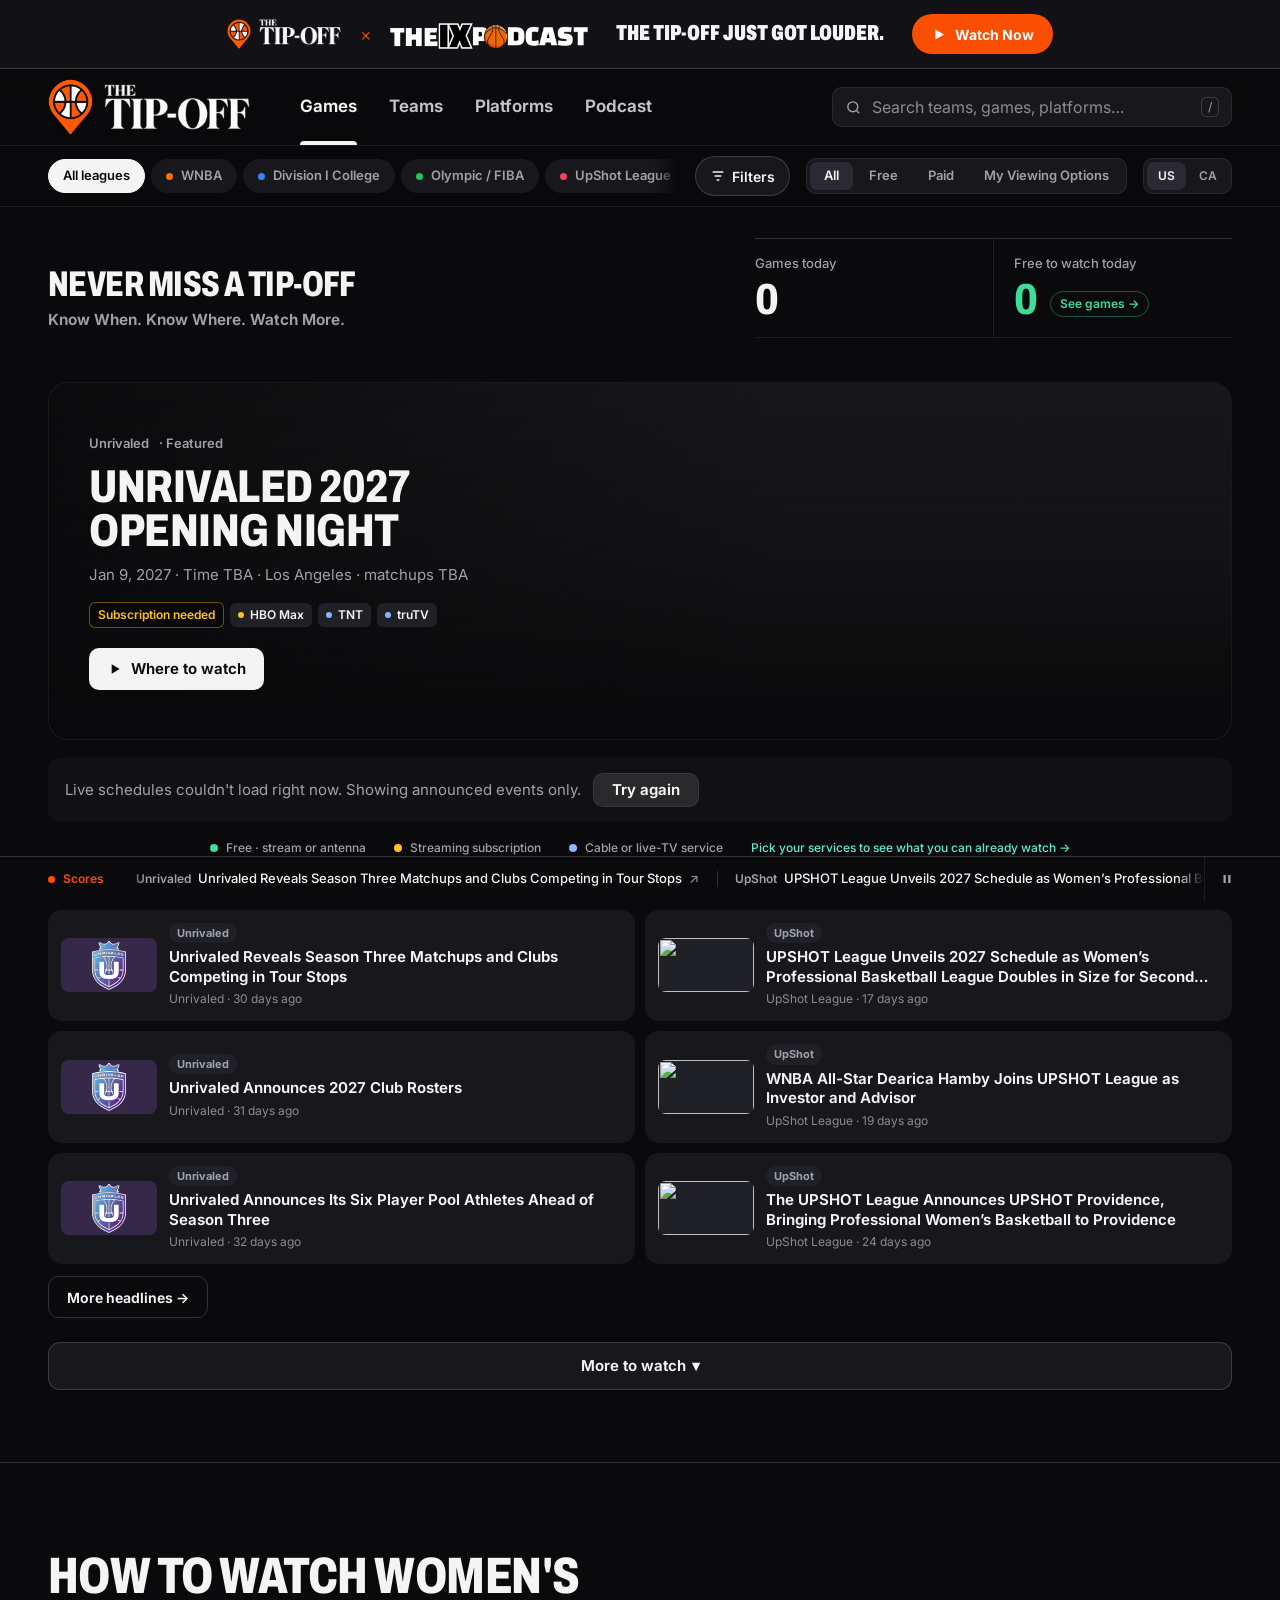
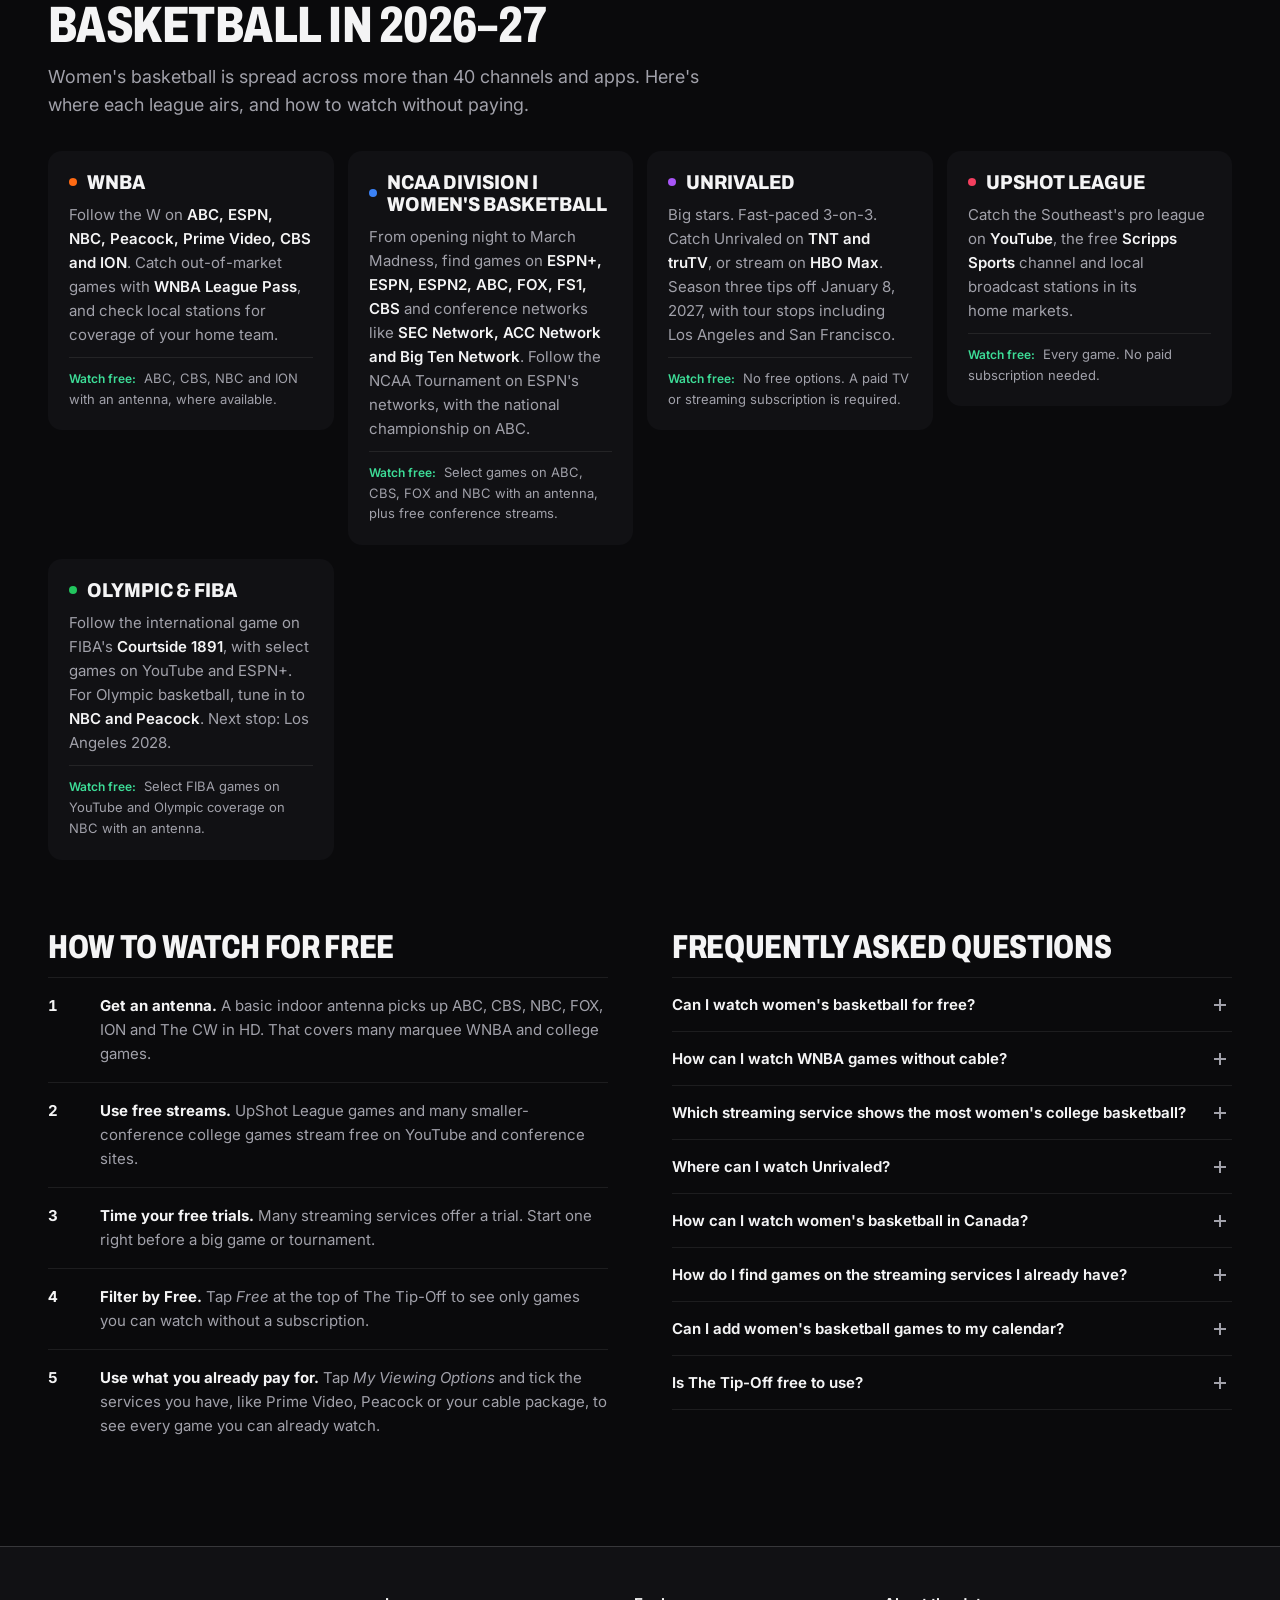
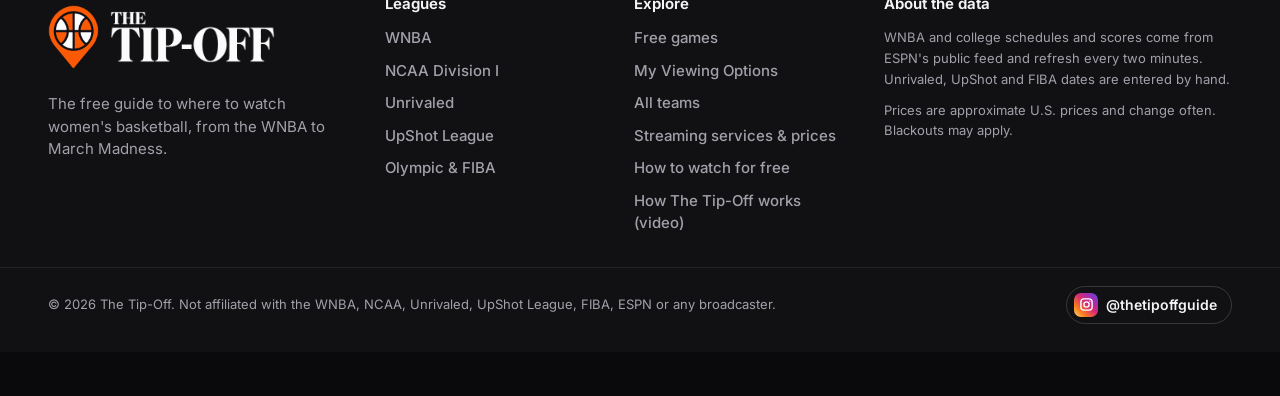
==== index.html @ 6376304c "Team chips: × in the top-right corner unfollows the team Co-Authored-By: Claude Opus 5.5 <noreply@an" ====
<!doctype html>
<html lang="en-US">
<head>
  <meta charset="utf-8" />
  <meta name="viewport" content="width=device-width, initial-scale=1, viewport-fit=cover" />
  <title>Where to Watch Women's Basketball Today — Free &amp; Paid Streams | The Tip-Off</title>
  <meta name="description" content="Find where to watch every women's basketball game: WNBA, NCAA Division I college, Unrivaled, UpShot League and Olympic/FIBA. See TV channels and streaming services in the U.S. and Canada, and which games are free." />
  <meta name="keywords" content="where to watch women's basketball, WNBA streaming, women's college basketball TV schedule, Unrivaled TV, UpShot League stream, free women's basketball streams, watch WNBA in Canada, Toronto Tempo TSN" />
  <meta name="robots" content="index, follow, max-image-preview:large" />
  <meta name="theme-color" content="#0a0a0c" />
  <meta name="application-name" content="The Tip-Off" />
  <meta name="apple-mobile-web-app-title" content="The Tip-Off" />
  <meta name="color-scheme" content="dark" />

  <link rel="canonical" href="https://thetipoffguide.com/" />

  <!-- Social cards: how links look when shared in messages and on social media -->
  <meta property="og:type" content="website" />
  <meta property="og:url" content="https://thetipoffguide.com/" />
  <meta property="og:image" content="https://thetipoffguide.com/assets/social-card.jpg?v=4" />
  <meta property="og:image:width" content="1200" />
  <meta property="og:image:height" content="630" />
  <meta property="og:image:alt" content="The Tip-Off. Know when. Know where. Watch more. thetipoffguide.com" />
  <meta property="og:image:type" content="image/jpeg" />
  <meta property="og:site_name" content="The Tip-Off" />
  <meta property="og:title" content="Where to Watch Women's Basketball — Free &amp; Paid" />
  <meta property="og:description" content="Every WNBA, college, Unrivaled, UpShot and FIBA game, every TV channel and streaming service, plus which games you can watch free." />
  <meta property="og:locale" content="en_US" />
  <meta name="twitter:card" content="summary_large_image" />
  <meta name="twitter:title" content="Where to Watch Women's Basketball — Free &amp; Paid" />
  <meta name="twitter:description" content="Every game, every channel and streaming service, and which games are free." />
  <meta name="twitter:image" content="https://thetipoffguide.com/assets/social-card.jpg?v=4" />

  <link rel="icon" type="image/png" sizes="192x192" href="assets/brand/favicon-192.png?v=1" />
  <link rel="icon" type="image/png" sizes="64x64" href="assets/brand/favicon-64.png?v=4" />
  <link rel="apple-touch-icon" sizes="180x180" href="assets/brand/apple-touch-icon.png?v=2" />
  <link rel="preconnect" href="https://fonts.googleapis.com" />
  <link rel="preconnect" href="https://fonts.gstatic.com" crossorigin />
  <link rel="preconnect" href="https://site.api.espn.com" crossorigin />
  <link rel="preconnect" href="https://a.espncdn.com" />
  <!-- Fonts load without holding up the first paint; the text shows in a system font for a moment if needed -->
  <link rel="preload" as="style" href="https://fonts.googleapis.com/css2?family=Archivo:wdth,wght@62..125,500..900&family=Inter:wght@400;500;600;700&display=swap" />
  <link rel="stylesheet" href="https://fonts.googleapis.com/css2?family=Archivo:wdth,wght@62..125,500..900&family=Inter:wght@400;500;600;700&display=swap" media="print" onload="this.media='all'" />
  <noscript><link rel="stylesheet" href="https://fonts.googleapis.com/css2?family=Archivo:wdth,wght@62..125,500..900&family=Inter:wght@400;500;600;700&display=swap" /></noscript>
  <link rel="stylesheet" href="styles.css?v=20261123c" />
  <!-- Motion (motion.dev) 14.4.0, MIT. Loads after the page; the site works without it. -->
  <script src="js/vendor/motion-14.4.0.js" defer></script>

  <script type="application/ld+json">
  {
    "@context": "https://schema.org",
    "@type": "WebSite",
    "name": "The Tip-Off",
    "alternateName": ["Tip-Off", "The Tip-Off Guide"],
    "url": "https://thetipoffguide.com/",
    "description": "A free guide to where to watch women's basketball: WNBA, NCAA Division I, Unrivaled, UpShot League and Olympic/FIBA games, with free and paid streaming options.",
    "inLanguage": "en-US",
    "isAccessibleForFree": true,
    "potentialAction": {
      "@type": "SearchAction",
      "target": { "@type": "EntryPoint", "urlTemplate": "https://thetipoffguide.com/?q={search_term_string}" },
      "query-input": "required name=search_term_string"
    }
  }
  </script>
  <script type="application/ld+json">
  {
    "@context": "https://schema.org",
    "@type": "FAQPage",
    "mainEntity": [
      { "@type": "Question", "name": "Can I watch women's basketball for free?",
        "acceptedAnswer": { "@type": "Answer", "text": "Yes. Games on ABC, CBS, NBC, FOX, ION and The CW are free with a TV antenna. UpShot League games stream free on YouTube and the Scripps Sports channel, and several college conferences stream games free on their own networks. The Tip-Off marks every free option with a green Free label." } },
      { "@type": "Question", "name": "How can I watch WNBA games without cable?",
        "acceptedAnswer": { "@type": "Answer", "text": "WNBA games air on ABC, CBS, NBC and ION, which are free with an antenna, and stream on Prime Video, Peacock and ESPN's streaming plans. WNBA League Pass carries out-of-market games. ESPN and ESPN2 games need cable or a live-TV streaming service such as YouTube TV, Hulu + Live TV, Sling TV or Fubo." } },
      { "@type": "Question", "name": "Which streaming service shows the most women's college basketball?",
        "acceptedAnswer": { "@type": "Answer", "text": "ESPN+ carries more NCAA Division I women's basketball games than any other service. Conference networks such as SEC Network, ACC Network and Big Ten Network, plus B1G+, FloSports and FOX's channels, carry most of the rest." } },
      { "@type": "Question", "name": "Where can I watch Unrivaled?",
        "acceptedAnswer": { "@type": "Answer", "text": "Unrivaled games air on TNT and truTV and stream on HBO Max. There is no free option. The 2027 season tips off on January 8." } },
      { "@type": "Question", "name": "How can I watch women's basketball in Canada?",
        "acceptedAnswer": { "@type": "Answer", "text": "TSN is the main home for women's basketball in Canada. It carries every Toronto Tempo game plus other WNBA games, NCAA college games (mostly on TSN+) and FIBA and Canada Basketball games. Select Tempo games air free on CTV and stream on Crave, Prime Video has some exclusive WNBA games, and the Olympics are free on CBC and CBC Gem. Switch The Tip-Off to Canada to see Canadian channels for every game." } },
      { "@type": "Question", "name": "How do I find games on the streaming services I already have?",
        "acceptedAnswer": { "@type": "Answer", "text": "Tap My Viewing Options in the filter bar and tick what you have, such as an antenna, a cable or live-TV package, ESPN+, Prime Video, Peacock or HBO Max. The Tip-Off then shows only the games you can watch with those services, plus free streams, and marks them \"Yours\" everywhere on the site." } },
      { "@type": "Question", "name": "Can I add women's basketball games to my calendar?",
        "acceptedAnswer": { "@type": "Answer", "text": "Yes. Open any game and tap Add to calendar to save it to Google Calendar, Apple Calendar or Outlook with the channel listed. On a team's page you can add the whole schedule at once." } },
      { "@type": "Question", "name": "Is The Tip-Off free to use?",
        "acceptedAnswer": { "@type": "Answer", "text": "Yes. The Tip-Off is free and needs no account. It is an independent guide and is not affiliated with any league, team or broadcaster." } }
    ]
  }
  </script>
</head>
<body>
  <a class="skip-link" href="#main">Skip to content</a>

  <!-- TheIXPodcast announcement: hides itself after Dec 15, 2026 -->
  <section class="ix-hero" id="ixHero" data-ends="2026-12-15T12:00:00Z" aria-labelledby="ixTitle">
    <div class="ix-inner">
      <span class="ix-tag"><i aria-hidden="true"></i>OFFICIAL · NOV 2026</span>
      <div class="ix-lockup" translate="no" aria-label="The Tip-Off and TheIXPodcast">
        <span class="ix-tipoff"><img src="assets/brand/tipoff-pin.png" width="153" height="192" alt="" /><img src="assets/brand/tipoff-wordmark.png" width="400" height="126" alt="The Tip-Off" /></span>
        <span class="ix-x" aria-hidden="true">×</span>
        <img class="ix-logo" src="assets/ix/ix-podcast-logo.png?v=3" width="640" height="84" alt="TheIXPodcast" />
      </div>
      <h2 class="ix-h1" id="ixTitle">The <span class="nowrap">Tip-Off</span> just got <em>louder.</em></h2>
      <p class="ix-sub">TheIXPodcast is officially joining The Tip-Off.</p>
      <p class="ix-body">Your Front Row Seat to Women's Basketball.</p>
      <div class="ix-ctas">
        <a class="ix-btn ix-primary" href="/watch"><svg viewBox="0 0 24 24" aria-hidden="true"><path d="M7 4l14 8-14 8z"/></svg>Watch Now</a>
        <a class="ix-btn ix-ghost" href="#schedule">Find Tonight's Games</a>
      </div>
      <a class="ix-more" href="/news/the-ix-joins">Read the announcement →</a>
    </div>
  </section>
  <script>(function(){var b=document.getElementById("ixHero");if(new Date()>new Date(b.dataset.ends))b.remove();})();</script>

  <!-- Event banner: hides itself once the event is over -->
  <div class="event-banner" id="eventBanner" data-ends="2026-11-16T01:30:00Z">
    <span class="eb-tag">WNBA Draft Lottery</span>
    <span class="eb-when"><b id="ebTime">Sun, Nov 15 · 7:30 PM ET</b> on <b>ESPN</b><span class="eb-ca"> (TSN in Canada)</span></span>
    <span class="eb-links">
      <a class="eb-cta" href="/draft-lottery">See the odds <span aria-hidden="true">→</span></a>
      <a class="eb-cta eb-mock" href="/draft-lottery#simulator">Make your mock draft <span aria-hidden="true">→</span></a>
    </span>
  </div>
  <script>
    (function () {
      var b = document.getElementById("eventBanner");
      var end = new Date(b.dataset.ends), start = new Date("2026-11-15T19:30:00-05:00"), now = new Date();
      // After the lottery the banner turns into a mock draft banner until draft day (April 12, 2027), then hides.
      if (now > new Date("2027-04-13T12:00:00Z")) { b.remove(); return; }
      if (now > end) {
        b.querySelector(".eb-tag").textContent = "2027 WNBA Draft";
        b.querySelector(".eb-when").innerHTML = "<b>April 12, 2027</b> · Who goes No. 1?";
        b.querySelector(".eb-links").innerHTML = '<a class="eb-cta eb-mock" href="/draft-lottery#simulator">Make your mock draft <span aria-hidden="true">→</span></a>' +
          '<a class="eb-cta" href="/draft-lottery">Draft order <span aria-hidden="true">→</span></a>';
        return;
      }
      if (now >= start) { document.getElementById("ebTime").textContent = "Live now"; b.classList.add("is-live"); return; }
      try {
        var t = start.toLocaleTimeString([], { hour: "numeric", minute: "2-digit", timeZoneName: "short" });
        var day = start.toLocaleDateString([], { weekday: "short", month: "short", day: "numeric" });
        document.getElementById("ebTime").textContent = day + " · " + t;
      } catch (e) {}
    })();
  </script>
  <header class="masthead" id="topbar">
    <div class="bar">
      <a class="brand" href="#home" translate="no" aria-label="The Tip-Off, home">
        <img class="brand-mark" src="assets/brand/tipoff-pin.png" width="153" height="192" alt="" data-brand-pin />
        <img class="brand-word" src="assets/brand/tipoff-wordmark.png" width="400" height="126" alt="The Tip-Off" />
      </a>
      <nav class="tabs" aria-label="Main">
        <a href="#home" data-nav="home" class="tab">Games</a>
        <a href="#teams" data-nav="teams" class="tab">Teams</a>
        <a href="#platforms" data-nav="platforms" class="tab">Platforms</a>
        <a href="/watch" class="tab">Podcast</a>
      </nav>
      <form class="search" role="search" action="" onsubmit="return false">
        <svg viewBox="0 0 24 24" aria-hidden="true"><circle cx="11" cy="11" r="7"/><path d="m20 20-3.5-3.5"/></svg>
        <label class="sr-only" for="search">Search teams, games and platforms</label>
        <input id="search" name="q" type="search" placeholder="Search teams, games, platforms…" autocomplete="off" spellcheck="false" enterkeyhint="search"
          role="combobox" aria-autocomplete="list" aria-expanded="false" aria-controls="headSuggest" />
        <kbd aria-hidden="true">/</kbd>
        <ul class="sched-suggest head-suggest" id="headSuggest" role="listbox" aria-label="Teams and search" hidden></ul>
        <button type="button" class="search-close" data-search-close aria-label="Close search">
          <svg viewBox="0 0 24 24" aria-hidden="true"><path d="M6 6l12 12M18 6 6 18"/></svg>
        </button>
      </form>
      <!-- Phones: show a QR code so someone nearby can open the site with their camera -->
      <button type="button" class="qr-toggle" data-qr-open aria-label="Show a QR code to share The Tip-Off">
        <svg viewBox="0 0 24 24" aria-hidden="true"><rect x="3" y="3" width="7" height="7" rx="1"/><rect x="14" y="3" width="7" height="7" rx="1"/><rect x="3" y="14" width="7" height="7" rx="1"/><path d="M14 14h3v3h-3zM20 14v.01M14 20h.01M17 17h4v4h-4z"/></svg>
      </button>
      <!-- Phones: the search box folds into this button so the logo has room -->
      <button type="button" class="search-toggle" data-search-open aria-label="Search teams, games and platforms" aria-controls="search" aria-expanded="false">
        <svg viewBox="0 0 24 24" aria-hidden="true"><circle cx="11" cy="11" r="7"/><path d="m20 20-3.5-3.5"/></svg>
      </button>
    </div>
    <div class="filters" id="filters">
      <div class="chips" role="group" aria-label="Filter by league" id="leagueChips"></div>
      <button type="button" class="filter-toggle" id="filterToggle" aria-expanded="false" aria-controls="priceSeg regionSeg">
        <svg viewBox="0 0 24 24" aria-hidden="true"><path d="M4 6h16M7 12h10M10 18h4"/></svg><span>Filters</span>
      </button>
      <div class="segmented" role="group" aria-label="Filter by price" id="priceSeg">
        <button type="button" data-price="all" aria-pressed="true">All</button>
        <button type="button" data-price="free" aria-pressed="false">Free</button>
        <button type="button" data-price="paid" aria-pressed="false">Paid</button>
        <button type="button" data-price="mine" aria-pressed="false" title="See the games you can watch with the services you already have."><span class="seg-long">My Viewing Options</span><span class="seg-short" aria-hidden="true">My Services</span><span class="sr-only seg-desc">: See the games you can watch with the services you already have.</span></button>
      </div>
      <div class="segmented region-seg" role="group" aria-label="Show channels for" id="regionSeg">
        <button type="button" data-region="us" aria-pressed="true" title="Channels in the United States"><span aria-hidden="true">US</span><span class="sr-only">United States</span></button>
        <button type="button" data-region="ca" aria-pressed="false" title="Channels in Canada"><span aria-hidden="true">CA</span><span class="sr-only">Canada</span></button>
      </div>
    </div>
  </header>

  <main id="main" tabindex="-1">
    <section class="intro" id="intro" data-home-only aria-labelledby="introTitle">
      <div class="intro-copy">
        <h1 id="introTitle">Never miss a tip-off <span class="h1-sub">Know When. Know Where. Watch More.</span></h1>
        <p class="dek">TV channels and streaming services for the WNBA, NCAA Division I, Unrivaled, the UpShot League and Olympic/FIBA, with every free option marked so you know when you don't have to pay. Watching from Canada? Switch to CA for Canadian channels.</p>
      </div>
      <dl class="stats" id="stats" aria-live="polite">
        <div><dt>Games today</dt><dd data-stat="games">—</dd></div>
        <div class="stat-free"><dt>Free to watch today</dt><dd><a class="stat-link" href="#free"><span data-stat="free">—</span><span class="stat-cta">See games<span class="sr-only"> free to watch today</span> <span aria-hidden="true">→</span></span></a></dd></div>
        <div><dt>Platforms tracked</dt><dd><a class="stat-link" href="#platforms"><span data-stat="platforms">—</span><span class="stat-cta">Compare<span class="sr-only"> platforms and prices</span> <span aria-hidden="true">→</span></span></a></dd></div>
        <div><dt>Leagues</dt><dd data-stat="leagues">5</dd></div>
      </dl>
    </section>

    <section id="view-home" class="view" aria-label="Games"></section>
    <section id="view-teams" class="view" aria-label="Teams" hidden></section>
    <section id="view-platforms" class="view" aria-label="Platforms" hidden></section>

    <noscript>
      <div class="notice">The Tip-Off needs JavaScript to load live schedules. The guide below covers where each league airs.</div>
    </noscript>

    <!-- Evergreen guide: crawlable copy that also helps first-time visitors. -->
    <section class="guide" id="guide" data-home-only aria-labelledby="guideTitle">
      <div class="guide-head">
        <h2 id="guideTitle">How to watch women's basketball in 2026–27</h2>
        <p class="dek">Women's basketball is spread across more than 40 channels and apps. Here's where each league airs, and how to watch without paying.</p>
      </div>

      <div class="league-guide">
        <article class="lg-card" style="--c:#ff6a13">
          <h3>WNBA</h3>
          <p>Follow the W on <strong>ABC, ESPN, NBC, Peacock, Prime Video, CBS and ION</strong>. Catch out-of-market games with <strong>WNBA League Pass</strong>, and check local stations for coverage of your home team.</p>
          <p class="lg-free"><span>Watch free:</span> ABC, CBS, NBC and ION with an antenna, where available.</p>
        </article>
        <article class="lg-card" style="--c:#3b82f6"> <!-- taste-skill-ignore: league brand colour -->
          <h3>NCAA Division I Women's Basketball</h3>
          <p>From opening night to March Madness, find games on <strong>ESPN+, ESPN, ESPN2, ABC, FOX, FS1, CBS</strong> and conference networks like <strong>SEC Network, ACC Network and Big Ten Network</strong>. Follow the NCAA Tournament on ESPN's networks, with the national championship on ABC.</p>
          <p class="lg-free"><span>Watch free:</span> Select games on ABC, CBS, FOX and NBC with an antenna, plus free conference streams.</p>
        </article>
        <article class="lg-card" style="--c:#a855f7"> <!-- taste-skill-ignore: league brand colour -->
          <h3>Unrivaled</h3>
          <p>Big stars. Fast-paced 3-on-3. Catch Unrivaled on <strong>TNT and truTV</strong>, or stream on <strong>HBO Max</strong>. Season three tips off January 8, 2027, with tour stops including Los Angeles and San Francisco.</p>
          <p class="lg-free"><span>Watch free:</span> No free options. A paid TV or streaming subscription is required.</p>
        </article>
        <article class="lg-card" style="--c:#f43f5e">
          <h3>UpShot League</h3>
          <p>Catch the Southeast's pro league on <strong>YouTube</strong>, the free <strong>Scripps Sports</strong> channel and local broadcast stations in its home markets.</p>
          <p class="lg-free"><span>Watch free:</span> Every game. No paid subscription needed.</p>
        </article>
        <article class="lg-card" style="--c:#22c55e"> <!-- taste-skill-ignore: league brand colour -->
          <h3>Olympic &amp; FIBA</h3>
          <p>Follow the international game on FIBA's <strong>Courtside 1891</strong>, with select games on YouTube and ESPN+. For Olympic basketball, tune in to <strong>NBC and Peacock</strong>. Next stop: Los Angeles 2028.</p>
          <p class="lg-free"><span>Watch free:</span> Select FIBA games on YouTube and Olympic coverage on NBC with an antenna.</p>
        </article>
      </div>

      <div class="guide-cols">
        <div>
          <h2>How to watch for free</h2>
          <ol class="steps">
            <li><strong>Get an antenna.</strong> A basic indoor antenna picks up ABC, CBS, NBC, FOX, ION and The CW in HD. That covers many marquee WNBA and college games.</li>
            <li><strong>Use free streams.</strong> UpShot League games and many smaller-conference college games stream free on YouTube and conference sites.</li>
            <li><strong>Time your free trials.</strong> Many streaming services offer a trial. Start one right before a big game or tournament.</li>
            <li><strong>Filter by Free.</strong> Tap <em>Free</em> at the top of The Tip-Off to see only games you can watch without a subscription.</li>
            <li><strong>Use what you already pay for.</strong> Tap <em>My Viewing Options</em> and tick the services you have, like Prime Video, Peacock or your cable package, to see every game you can already watch.</li>
          </ol>
        </div>
        <div>
          <h2>Frequently asked questions</h2>
          <div class="faq">
            <details>
              <summary>Can I watch women's basketball for free?</summary>
              <p>Yes. Games on ABC, CBS, NBC, FOX, ION and The CW are free with a TV antenna. UpShot League games stream free on YouTube and the Scripps Sports channel, and several college conferences stream games free on their own networks. The Tip-Off marks every free option with a green Free label.</p>
            </details>
            <details>
              <summary>How can I watch WNBA games without cable?</summary>
              <p>WNBA games air on ABC, CBS, NBC and ION, which are free with an antenna, and stream on Prime Video, Peacock and ESPN's streaming plans. WNBA League Pass carries out-of-market games. ESPN and ESPN2 games need cable or a live-TV streaming service such as YouTube TV, Hulu + Live TV, Sling TV or Fubo.</p>
            </details>
            <details>
              <summary>Which streaming service shows the most women's college basketball?</summary>
              <p>ESPN+ carries more NCAA Division I women's basketball games than any other service. Conference networks such as SEC Network, ACC Network and Big Ten Network, plus B1G+, FloSports and FOX's channels, carry most of the rest.</p>
            </details>
            <details>
              <summary>Where can I watch Unrivaled?</summary>
              <p>Unrivaled games air on TNT and truTV and stream on HBO Max. There is no free option. The 2027 season tips off on January 8.</p>
            </details>
            <details>
              <summary>How can I watch women's basketball in Canada?</summary>
              <p>TSN is the main home for women's basketball in Canada. It carries every Toronto Tempo game plus other WNBA games, NCAA college games (mostly on TSN+) and FIBA and Canada Basketball games. Select Tempo games air free on CTV and stream on Crave, Prime Video has some exclusive WNBA games, and the Olympics are free on CBC and CBC Gem. Switch The Tip-Off to Canada to see Canadian channels for every game.</p>
            </details>
            <details>
              <summary>How do I find games on the streaming services I already have?</summary>
              <p>Tap <em>My Viewing Options</em> in the filter bar and tick what you have, such as an antenna, a cable or live-TV package, ESPN+, Prime Video, Peacock or HBO Max. The Tip-Off then shows only the games you can watch with those services, plus free streams, and marks them "Yours" everywhere on the site.</p>
            </details>
            <details>
              <summary>Can I add women's basketball games to my calendar?</summary>
              <p>Yes. Open any game and tap <em>Add to calendar</em> to save it to Google Calendar, Apple Calendar or Outlook with the channel listed. On a team's page you can add the whole schedule at once.</p>
            </details>
            <details>
              <summary>Is The Tip-Off free to use?</summary>
              <p>Yes. The Tip-Off is free and needs no account. It is an independent guide and is not affiliated with any league, team or broadcaster.</p>
            </details>
          </div>
        </div>
      </div>
    </section>
  </main>

  <footer class="site-footer">
    <div class="footer-grid">
      <div class="footer-brand">
        <a class="brand" href="#home" translate="no" aria-label="The Tip-Off, home">
        <img class="brand-mark" src="assets/brand/tipoff-pin.png" width="153" height="192" alt="" data-brand-pin />
        <img class="brand-word" src="assets/brand/tipoff-wordmark.png" width="400" height="126" alt="The Tip-Off" />
      </a>
        <p>The free guide to where to watch women's basketball, from the WNBA to March Madness.</p>
      </div>
      <nav aria-label="Leagues">
        <h2>Leagues</h2>
        <ul>
          <li><a href="#home" data-league="wnba">WNBA</a></li>
          <li><a href="#home" data-league="ncaa">NCAA Division I</a></li>
          <li><a href="#home" data-league="unrivaled">Unrivaled</a></li>
          <li><a href="#home" data-league="upshot">UpShot League</a></li>
          <li><a href="#home" data-league="fiba">Olympic &amp; FIBA</a></li>
        </ul>
      </nav>
      <nav aria-label="Explore">
        <h2>Explore</h2>
        <ul>
          <li><a href="#home" data-price="free">Free games</a></li>
          <li><a href="#services" data-open-services>My Viewing Options</a></li>
          <li><a href="#teams">All teams</a></li>
          <li><a href="#platforms">Streaming services &amp; prices</a></li>
          <li><a href="#guide" data-anchor>How to watch for free</a></li>
          <li><a href="/how-it-works">How The Tip-Off works (video)</a></li>
        </ul>
      </nav>
      <div class="footer-note">
        <h2>About the data</h2>
        <p>WNBA and college schedules and scores come from ESPN's public feed and refresh every two minutes. Unrivaled, UpShot and FIBA dates are entered by hand.</p>
        <p>Prices are approximate U.S. prices and change often. Blackouts may apply.</p>
      </div>
    </div>
    <div class="footer-base">
      <span>© <span id="year">2026</span> The Tip-Off. Not affiliated with the WNBA, NCAA, Unrivaled, UpShot League, FIBA, ESPN or any broadcaster.</span>
      <a class="ig-link" href="https://www.instagram.com/thetipoffguide/" target="_blank" rel="noopener me" aria-label="The Tip-Off on Instagram: @thetipoffguide">
        <span class="ig-glyph" aria-hidden="true"><svg viewBox="0 0 24 24"><rect x="3" y="3" width="18" height="18" rx="5"/><circle cx="12" cy="12" r="4.2"/><circle cx="17.4" cy="6.6" r="1.1" class="dot"/></svg></span>@thetipoffguide
      </a>
    </div>
  </footer>

  <div class="ticker" id="ticker" role="region" aria-label="Scores and headlines" hidden>
    <span class="ticker-label">Scores</span>
    <div class="ticker-viewport"><div class="ticker-track" id="tickerTrack"></div></div>
    <button type="button" class="ticker-pause" id="tickerPause" aria-label="Pause ticker" aria-pressed="false">
      <svg viewBox="0 0 24 24" aria-hidden="true"><rect class="i-pause" x="6" y="5" width="4" height="14" rx="1"/><rect class="i-pause" x="14" y="5" width="4" height="14" rx="1"/><path class="i-play" d="M7 5v14l12-7z"/></svg>
    </button>
  </div>

  <div class="modal" id="modal" hidden>
    <div class="modal-backdrop" data-close></div>
    <div class="modal-sheet" role="dialog" aria-modal="true" aria-labelledby="modalTitle">
      <button type="button" class="modal-close" data-close aria-label="Close">
        <svg viewBox="0 0 24 24" aria-hidden="true"><path d="M6 6l12 12M18 6 6 18"/></svg>
      </button>
      <div id="modalBody"></div>
    </div>
  </div>

  <div class="toast" id="toast" role="status" aria-live="polite" hidden></div>

  <script src="js/platforms.js?v=20261113g" defer></script>
  <script src="js/services.js?v=20261113g" defer></script>
  <script src="js/leagues.js?v=20261114h" defer></script>
  <script src="js/teams-data.js?v=20261113g" defer></script>
  <script src="js/news-data.js?v=20261114e" defer></script>
  <script src="js/app.js?v=20261123c" defer></script>
</body>
</html>
---- styles.css ----
/* =========================================================
   The Tip-Off — design system
   ========================================================= */
:root {
  --bg: #0a0a0c;
  --bg-elev: #111114;
  --surface: #17171c;
  --surface-2: #202027;
  --surface-3: #2a2a33;
  --line: rgba(255, 255, 255, 0.08);
  --line-strong: rgba(255, 255, 255, 0.16);
  --text: #f4f4f5;
  --muted: #a1a1aa;
  --dim: #8b8b95; /* 4.8:1 or better on every surface */
  --accent: #fa4e02; /* brand orange, from the logo pin */
  --accent-soft: rgba(250, 78, 2, 0.14);
  --free: #3ddc97;
  --free-bg: rgba(61, 220, 151, 0.12);
  --paid: #fbbf24;
  --paid-bg: rgba(251, 191, 36, 0.12);
  --tv: #8ab4ff;
  --tv-bg: rgba(138, 180, 255, 0.12);
  --event: #e8d5a3; /* showcase events (champagne, distinct from the amber Paid colour) */
  --live: #ff3b3b;
  --mine: #5eead4; /* games and channels in the viewer's own services */
  --mine-bg: rgba(94, 234, 212, 0.12);

  --font-display: "Archivo", "Helvetica Neue", Arial, sans-serif;
  --font-body: "Inter", -apple-system, BlinkMacSystemFont, "Segoe UI", Roboto, sans-serif;

  --radius: 14px;
  --radius-lg: 20px;
  --gutter: clamp(16px, 4vw, 48px);
  --maxw: 1440px;
  /* Left/right inset that keeps content aligned to a centered 1440px column. */
  --edge: max(var(--gutter), calc((100vw - var(--maxw)) / 2 + var(--gutter)));
  --ease: cubic-bezier(0.2, 0.8, 0.2, 1);
  --ticker-h: 44px;
  color-scheme: dark;
}

*, *::before, *::after { box-sizing: border-box; }
html { -webkit-text-size-adjust: 100%; scroll-padding-top: 156px; }
body {
  margin: 0;
  background: var(--bg);
  color: var(--text);
  font: 400 15px/1.5 var(--font-body);
  -webkit-font-smoothing: antialiased;
  -moz-osx-font-smoothing: grayscale;
  text-rendering: optimizeLegibility;
  overflow-x: hidden;
  padding-bottom: calc(var(--ticker-h) + env(safe-area-inset-bottom));
}
a { color: inherit; text-decoration: none; }
button { font: inherit; color: inherit; cursor: pointer; }
img, svg { display: block; }
h1, h2, h3 { text-wrap: balance; }
p { text-wrap: pretty; }
[hidden] { display: none !important; }
:focus-visible { outline: 2px solid var(--accent); outline-offset: 2px; border-radius: 6px; }
::selection { background: var(--accent); color: #0a0a0c; }

.sr-only {
  position: absolute; width: 1px; height: 1px; padding: 0; margin: -1px;
  overflow: hidden; clip: rect(0 0 0 0); white-space: nowrap; border: 0;
}
.skip-link {
  position: fixed; top: 10px; left: 10px; z-index: 200; padding: 10px 16px; border-radius: 10px;
  background: var(--text); color: var(--bg); font-weight: 600; transform: translateY(-160%); transition: transform .2s;
}
.skip-link:focus { transform: none; }
main:focus { outline: none; }

.kicker {
  margin: 0; font: 600 12px/1.2 var(--font-body); color: var(--accent); font-variant-numeric: tabular-nums;
}
.dek { margin: 0; color: var(--muted); font-size: clamp(16px, 1.4vw, 19px); line-height: 1.55; max-width: 62ch; }

/* =========================================================
   Masthead
   ========================================================= */
.masthead {
  position: sticky; top: 0; z-index: 50;
  background: rgba(10, 10, 12, 0.82);
  backdrop-filter: saturate(180%) blur(22px); /* taste-skill-ignore: the one sticky bar */
  -webkit-backdrop-filter: saturate(180%) blur(22px); /* taste-skill-ignore: the one sticky bar */
  border-bottom: 1px solid var(--line);
}
.bar { display: flex; align-items: center; gap: clamp(16px, 3vw, 40px); padding: 0 var(--edge); min-height: 76px; }
.brand { display: inline-flex; align-items: center; gap: 10px; flex-shrink: 0; }
.brand { gap: 11px; padding: 10px 0; align-self: center; }
.brand-mark { height: 56px; width: auto; transition: opacity .16s ease, transform .35s var(--ease); }
.brand-mark.swapping { opacity: 0; transform: scale(.82) translateY(4px); }
.brand-word { height: 46px; width: auto; }
.brand:hover .brand-mark { transform: translateY(-2px) rotate(-6deg); }
.footer-brand .brand-mark { height: 64px; }
.footer-brand .brand-word { height: 52px; }
.tabs { display: flex; gap: 8px; align-self: stretch; }
.tab {
  position: relative; display: flex; align-items: center; padding: 0 12px; color: #c4c4cc; font-weight: 650; font-size: 17px;
  transition: color .15s;
}
.tab:hover { color: var(--text); }
.tab.active { color: var(--text); }
.tab.active::after {
  content: ""; position: absolute; left: 12px; right: 12px; bottom: 0; height: 4px; background: var(--text); border-radius: 4px 4px 0 0;
}
.search {
  margin: 0 0 0 auto; display: flex; align-items: center; gap: 10px;
  background: var(--surface); border: 1px solid var(--line); border-radius: 10px;
  padding: 0 12px; height: 40px; width: min(400px, 36vw);
  transition: border-color .15s, background .15s;
}
.search:focus-within { border-color: var(--line-strong); background: var(--surface-2); }
.search svg { width: 17px; height: 17px; stroke: var(--muted); stroke-width: 2; fill: none; flex-shrink: 0; }
.search input { all: unset; flex: 1; min-width: 0; color: var(--text); font-size: 16px; height: 100%; }
.search input::placeholder { color: var(--dim); }
.search input::-webkit-search-cancel-button { filter: invert(1) opacity(.5); cursor: pointer; }
.search { position: relative; }
.head-suggest { min-width: 320px; }
.sug-all svg { width: 18px; height: 18px; margin: 0 4px; stroke: var(--muted); stroke-width: 2; fill: none; }
.sug-all .sug-name { font-weight: 500; color: var(--muted); }
.team-today {
  display: flex; flex-wrap: wrap; align-items: center; justify-content: space-between; gap: 12px 16px;
  margin: 4px var(--edge) 12px; padding: 14px 16px; border-radius: 12px; background: var(--surface); border: 1px solid var(--line-strong);
}
.team-today p { margin: 0; flex: 1 1 260px; font-size: 16px; line-height: 1.45; color: var(--muted); }
.team-today strong { color: var(--text); }
.team-today .btn { height: 40px; }
.search-toggle, .search-close { display: none; }
.search-close { place-items: center; flex-shrink: 0; width: 30px; height: 30px; margin-right: -6px; border: 0; border-radius: 8px; background: none; color: var(--muted); }
.search-close svg { width: 16px; height: 16px; stroke: currentColor; stroke-width: 2.2; fill: none; }
.search-close:hover { color: var(--text); background: var(--surface-3); }
.search kbd {
  font: 500 12px/1 var(--font-body); color: var(--dim); font-variant-numeric: tabular-nums;
  border: 1px solid var(--line-strong); border-radius: 5px; padding: 3px 6px;
}

.filters {
  display: flex; align-items: center; gap: 16px; padding: 10px var(--edge);
  border-top: 1px solid var(--line);
}
.chips {
  display: flex; gap: 6px; overflow-x: auto; scrollbar-width: none; flex: 1; min-width: 0;
  -webkit-mask-image: linear-gradient(90deg, #000 calc(100% - 24px), transparent); /* taste-skill-ignore: edge fade on a scrolling row */
  mask-image: linear-gradient(90deg, #000 calc(100% - 24px), transparent); /* taste-skill-ignore: edge fade on a scrolling row */
  padding-right: 24px;
}
.chips::-webkit-scrollbar { display: none; }
.chip {
  flex-shrink: 0; display: inline-flex; align-items: center; gap: 8px; height: 34px;
  padding: 0 14px; border-radius: 999px; border: 1px solid var(--line);
  background: transparent; color: var(--muted); font-weight: 600; font-size: 13px;
  transition: color .15s, border-color .15s, background .15s;
}
.chip:hover { color: var(--text); border-color: var(--line-strong); }
.chip .dot { width: 7px; height: 7px; border-radius: 50%; background: var(--c, var(--muted)); }
.chip[aria-pressed="true"] { background: var(--text); color: var(--bg); border-color: var(--text); }
.segmented {
  position: relative; display: inline-flex; flex-shrink: 0; background: var(--surface); border: 1px solid var(--line);
  border-radius: 10px; padding: 3px; gap: 2px;
}
.segmented button {
  border: 0; background: transparent; height: 28px; padding: 0 14px; border-radius: 7px;
  color: var(--muted); font-weight: 600; font-size: 13px; transition: background .15s, color .15s;
}
.segmented button:hover { color: var(--text); }
.segmented button { position: relative; z-index: 1; }
.seg-thumb { position: absolute; top: 3px; bottom: 3px; left: 0; border-radius: 7px; background: var(--surface-3); z-index: 0; pointer-events: none; }
.segmented:has(.seg-thumb) button[aria-pressed="true"] { background: transparent; }
.segmented button[aria-pressed="true"] { background: var(--surface-3); color: var(--text); }
.segmented button[data-price="free"][aria-pressed="true"] { color: var(--free); }
.segmented button[data-price="paid"][aria-pressed="true"] { color: var(--paid); }
.segmented button[data-price="mine"][aria-pressed="true"] { color: var(--mine); }
.seg-short { display: none; }
.region-seg button { font-family: var(--font-body); font-size: 12px; padding: 0 11px; }

/* Canadian-listing note inside a game or team popup */
.region-note {
  display: flex; gap: 10px; align-items: baseline; margin: -4px 0 18px; padding: 10px 12px;
  border-radius: 10px; background: var(--surface); border: 1px solid var(--line);
  color: var(--muted); font-size: 13px; line-height: 1.5;
}
.region-flag {
  flex-shrink: 0; font: 600 12px/1 var(--font-body); font-variant-numeric: tabular-nums;
  color: var(--accent); padding: 4px 6px; border-radius: 5px; border: 1px solid rgba(250, 78, 2, .4);
}

/* =========================================================
   Intro + stats
   ========================================================= */
.intro {
  display: grid; grid-template-columns: minmax(0, 1.35fr) minmax(0, 1fr); gap: clamp(24px, 5vw, 80px); align-items: end;
  padding: clamp(28px, 4vw, 52px) var(--edge) clamp(22px, 2.6vw, 32px);
}
.intro h1 {
  margin: 14px 0 18px;
  font: 800 clamp(38px, 5vw, 74px)/0.92 var(--font-display); font-stretch: 72%;
  text-transform: uppercase; letter-spacing: -0.015em;
}
.intro h1 .h1-sub {
  display: block; margin-top: 14px;
  font: 650 clamp(17px, 1.75vw, 25px)/1.3 var(--font-body); font-stretch: normal;
  text-transform: none; letter-spacing: 0; color: var(--text);
}
.stats {
  margin: 0; display: grid; grid-template-columns: repeat(2, minmax(0, 1fr));
  border-top: 1px solid var(--line-strong);
}
.stats > div { padding: 16px 0 14px; border-bottom: 1px solid var(--line); }
.stats > div:nth-child(odd) { padding-right: 16px; border-right: 1px solid var(--line); }
.stats > div:nth-child(even) { padding-left: 20px; }
.stats dt { font: 500 13px/1.3 var(--font-body); color: var(--muted); }
.stats dd {
  margin: 6px 0 0; font: 800 clamp(30px, 3.4vw, 46px)/1 var(--font-display); font-stretch: 85%;
  font-variant-numeric: tabular-nums;
}
.stat-free dd { color: var(--free); }
.stat-link { display: inline-flex; align-items: baseline; gap: 12px; color: inherit; border-radius: 6px; }
.stat-cta {
  font: 600 12px/1 var(--font-body); color: var(--muted); font-variant-numeric: tabular-nums;
  padding: 6px 9px; border-radius: 999px; border: 1px solid var(--line-strong);
  transform: translateY(-6px); transition: color .15s, border-color .15s, background .15s;
}
.stat-free .stat-cta { color: var(--free); border-color: rgba(61, 220, 151, .35); }
.stat-link:hover .stat-cta { color: var(--text); background: var(--surface-2); border-color: var(--line-strong); }
.stat-free .stat-link:hover .stat-cta { color: var(--bg); background: var(--free); border-color: var(--free); }

/* Free-games picker */
.picker-hero { background: rgba(61, 220, 151, .09); gap: 10px; padding-bottom: 18px; }
.picker-hero .m-title { margin: 0; }
.big-hero { background: rgba(250, 78, 2, .1); }
.big-tag {
  display: inline-block; vertical-align: 2px; margin-left: 6px; padding: 3px 6px; border-radius: 5px;
  font: 600 12px/1 var(--font-body); white-space: nowrap; font-variant-numeric: tabular-nums;
  color: var(--muted); border: 1px solid var(--line-strong);
}
.big-tag.top10 { color: var(--bg); background: var(--accent); border-color: var(--accent); }
.big-tag.both { color: var(--accent); border-color: rgba(250, 78, 2, .5); }
.event-tag {
  display: inline-flex; align-items: center; gap: 5px; max-width: 100%; padding: 4px 8px 4px 6px; border-radius: 6px;
  font: 600 12px/1.1 var(--font-body); white-space: nowrap; font-variant-numeric: tabular-nums;
  overflow: hidden; text-overflow: ellipsis;
  color: var(--event); background: rgba(232, 213, 163, .1); border: 1px solid rgba(232, 213, 163, .45);
}
.event-tag svg { width: 13px; height: 13px; flex-shrink: 0; fill: none; stroke: currentColor; stroke-width: 1.8; stroke-linecap: round; stroke-linejoin: round; }
/* Event name on a game card: centred across both teams; long names wrap to a second line instead of running off one side */
.card-event {
  position: absolute; left: 10px; right: 10px; bottom: 9px; margin-inline: auto; width: fit-content; z-index: 2; max-width: calc(100% - 20px);
  justify-content: center; text-align: center; white-space: normal; line-height: 1.2;
  background: rgba(10, 10, 12, .8);
}
.hero-event { align-self: flex-start; margin: -2px 0 8px; font-size: 12px; padding: 5px 10px 5px 8px; background: rgba(10, 10, 12, .55); }
.m-event { display: flex; justify-content: center; }
.sched-item .o .event-tag { align-self: flex-start; }
.big-tag.tv { color: var(--tv); border-color: rgba(138, 180, 255, .4); }
.sched-item .o .rk { font: 600 12px/1 var(--font-body); color: var(--muted); margin-right: 4px; }
.hero-more-n { font: 600 12px/1 var(--font-body); padding: 3px 6px; border-radius: 999px; background: rgba(255, 255, 255, .12); }
.picker-dek { margin: 0; color: var(--muted); font-size: 15px; line-height: 1.55; max-width: 56ch; }
.picker-chips { display: flex; gap: 6px; flex-wrap: wrap; margin-top: 8px; }
.picker-chips .chip em { font-style: normal; font: 600 12px/1 var(--font-body); opacity: .7; }
.picker-body h3 { display: flex; justify-content: space-between; align-items: baseline; color: var(--text); }
.picker-body h3:first-child { margin-top: 8px; }
.picker-count { color: var(--dim); font-weight: 500; }
.picker-back { height: 34px; margin-bottom: 14px; }
.picker-back svg { width: 15px; height: 15px; fill: none; stroke: currentColor; stroke-width: 2.4; }

/* =========================================================
   Section heads, layout primitives
   ========================================================= */
.view { padding-bottom: 24px; }
.sec-head {
  display: flex; align-items: baseline; justify-content: space-between; gap: 12px;
  margin: clamp(40px, 5vw, 64px) var(--edge) 14px; position: relative;
}
.sec-head h2 {
  margin: 0; font: 800 clamp(20px, 2vw, 26px)/1.1 var(--font-display); font-stretch: 92%; letter-spacing: -0.01em;
  display: flex; align-items: center; gap: 10px;
}
.sec-head .sub { color: var(--dim); font: 500 12px/1.3 var(--font-body); text-align: right; }
.sec-side { display: inline-flex; align-items: center; gap: 14px; flex-shrink: 0; }
.see-all {
  display: inline-flex; align-items: center; gap: 6px; height: 32px; padding: 0 12px; border-radius: 999px;
  border: 1px solid var(--line-strong); background: transparent; color: var(--text); font: 600 13px/1 var(--font-body); white-space: nowrap;
  transition: border-color .15s, background .15s;
}
.see-all b { color: var(--text); font-weight: 700; font-variant-numeric: tabular-nums; }
.see-all:hover { border-color: var(--text); background: var(--surface); }
.row-hero { background: var(--surface); }
/* Press feedback (js/motion-fx.js animates --press) */
@property --press { syntax: "<number>"; inherits: false; initial-value: 1; }
.btn, .chip, .see-all, .mt-pick, .mt-card, .segmented button, .sched-day, .stat-link, .card, .srow, .sched-item, .team-tile, .plat, .rail-item, .svc, .t-item { scale: var(--press); }

/* First paint: the headline block eases in (CSS, so it runs before any script loads) */
@keyframes enter { from { opacity: 0; transform: translateY(14px); } }
.intro-copy > *, .intro .stats { animation: enter .5s var(--ease) both; }
.intro-copy > :nth-child(2) { animation-delay: .06s; }
.intro .stats { animation-delay: .12s; }

/* My Teams: quick picks before following, then a card per team */
.mt-dek { margin: -4px var(--edge) 12px; color: var(--muted); font-size: 15px; line-height: 1.5; max-width: 60ch; }
.mt-picks, .mt-row { display: flex; gap: 8px; margin: 0 var(--edge); overflow-x: auto; scrollbar-width: none; padding-bottom: 2px; }
.mt-picks::-webkit-scrollbar, .mt-row::-webkit-scrollbar { display: none; }
.mt-pick {
  flex-shrink: 0; display: inline-flex; align-items: center; gap: 8px; height: 44px; padding: 0 14px 0 8px; border-radius: 999px;
  border: 1px solid var(--line-strong); background: var(--surface); color: var(--text); font-weight: 600; font-size: 14px; white-space: nowrap;
  transition: border-color .15s, background .15s;
}
.mt-pick:hover { border-color: var(--text); background: var(--surface-2); }
.mt-pick img, .mt-pick .mono { width: 28px; height: 28px; max-width: none; object-fit: contain; font-size: 10px; border-width: 1px; }
.mt-more { padding: 0 16px; color: var(--muted); }
.mt-card {
  flex: 0 0 auto; width: 260px; display: flex; align-items: center; gap: 12px; padding: 12px 14px; border-radius: 14px; text-align: left;
  border: 1px solid var(--line-strong); background: color-mix(in srgb, var(--tc) 14%, var(--surface)); color: var(--text);
  transition: border-color .15s;
}
.mt-card:hover { border-color: var(--text); }
.mt-card img, .mt-card .mono { width: 44px; height: 44px; max-width: none; flex-shrink: 0; object-fit: contain; font-size: 14px; }
.mt-info { display: flex; flex-direction: column; gap: 2px; min-width: 0; }
.mt-info b { font-size: 16px; font-weight: 700; }
.mt-info span { font-size: 13px; color: var(--muted); white-space: nowrap; overflow: hidden; text-overflow: ellipsis; }
.mt-when { color: var(--text) !important; font-weight: 600; }
.mt-when.is-live { color: var(--live) !important; }
.mt-add {
  flex: 0 0 auto; display: inline-flex; flex-direction: column; align-items: center; justify-content: center; gap: 4px; width: 120px;
  border-radius: 14px; border: 1px dashed var(--line-strong); color: var(--muted); font-weight: 600; font-size: 13px;
}
.mt-add svg { width: 18px; height: 18px; fill: none; stroke: currentColor; stroke-width: 2; }
.mt-add:hover { color: var(--text); border-color: var(--text); }

/* Schedule: the TV listings, one day at a time */
.sched-days {
  display: flex; gap: 6px; margin: 0 var(--edge); padding: 2px 0 14px; overflow-x: auto; scrollbar-width: none;
}
.sched-days::-webkit-scrollbar { display: none; }
.sched-day {
  flex-shrink: 0; display: flex; flex-direction: column; align-items: flex-start; gap: 3px; min-width: 92px;
  padding: 9px 14px; border-radius: 10px; border: 1px solid var(--line); background: transparent; text-align: left;
  color: var(--muted); font: 500 12px/1.2 var(--font-body); font-variant-numeric: tabular-nums;
  transition: background .15s, border-color .15s, color .15s;
}
.sched-day b { color: var(--text); font-size: 15px; font-weight: 650; }
.sched-day:hover { border-color: var(--line-strong); color: var(--text); }
.sched-day[aria-pressed="true"] { background: var(--text); border-color: var(--text); color: var(--bg); }
.sched-day[aria-pressed="true"] b { color: var(--bg); }
.sched-list { margin: 0 var(--edge); border-top: 1px solid var(--line); }
.srow {
  display: grid; grid-template-columns: 96px minmax(0, 360px) minmax(0, 1fr); gap: 28px; align-items: center;
  width: 100%; padding: 12px 10px; border: 0; border-bottom: 1px solid var(--line); background: none;
  text-align: left; color: var(--text); transition: background .15s;
}
.srow:hover { background: var(--surface); }
.srow-time { font: 650 15px/1.2 var(--font-body); font-variant-numeric: tabular-nums; }
.srow-time small { display: block; margin-top: 4px; font-size: 12px; font-weight: 600; color: var(--c, var(--dim)); }
.srow.is-final .srow-time { color: var(--muted); }
.srow-live { color: var(--live); }
.srow-match { display: flex; flex-direction: column; gap: 5px; min-width: 0; }
.srow-match .event-tag { align-self: flex-start; margin-top: 2px; }
.srow-team { display: flex; align-items: center; gap: 10px; min-width: 0; font-weight: 600; font-size: 15px; }
.srow-team.lost { color: var(--muted); }
.srow-team img, .srow-team .mono { width: 22px; height: 22px; max-width: none; flex-shrink: 0; object-fit: contain; }
.srow-team .mono { font-size: 9px; border-width: 1px; background: var(--surface-3); }
.srow-name { min-width: 0; overflow: hidden; text-overflow: ellipsis; white-space: nowrap; }
.srow-name .rk { color: var(--dim); font-size: 12px; font-weight: 600; margin-right: 5px; font-variant-numeric: tabular-nums; }
.srow-team .sc { margin-left: auto; padding-left: 12px; font-variant-numeric: tabular-nums; font-weight: 700; }
.srow-ch { display: flex; flex-wrap: wrap; align-items: center; gap: 6px; }
.sched-more { margin: 14px var(--edge) 0; }

/* Find a team + conference filter */
.sched-tools { display: flex; flex-wrap: wrap; align-items: flex-start; gap: 10px; margin: 0 var(--edge) 14px; }
.sched-find { position: relative; flex: 1 1 320px; max-width: 520px; }
.sched-conf { position: relative; flex: 0 1 240px; }
.sched-conf::after {
  content: ""; position: absolute; right: 14px; top: 50%; width: 8px; height: 8px; margin-top: -6px; pointer-events: none;
  border-right: 2px solid var(--muted); border-bottom: 2px solid var(--muted); transform: rotate(45deg);
}
.sched-conf select {
  appearance: none; -webkit-appearance: none; width: 100%; height: 44px; padding: 0 38px 0 14px; border-radius: 10px;
  background: var(--surface); border: 1px solid var(--line-strong); color: var(--text); font: 600 16px/1 var(--font-body); cursor: pointer;
}
.sched-conf select:hover, .sched-conf select:focus { border-color: var(--text); background: var(--surface-2); }
.sched-conf-note { color: var(--muted); font-weight: 500; }
.sched-empty { margin-top: 4px; }
.sched-find-box {
  display: flex; align-items: center; gap: 10px; height: 44px; padding: 0 14px;
  background: var(--surface); border: 1px solid var(--line-strong); border-radius: 10px; transition: border-color .15s, background .15s;
}
.sched-find-box:focus-within { border-color: var(--text); background: var(--surface-2); }
.sched-find-box svg { width: 17px; height: 17px; stroke: var(--muted); stroke-width: 2; fill: none; flex-shrink: 0; }
.sched-find-box input { all: unset; flex: 1; min-width: 0; height: 100%; color: var(--text); font-size: 16px; }
.sched-find-box input::placeholder { color: var(--dim); }
.sched-find-box input::-webkit-search-cancel-button { filter: invert(1) opacity(.5); cursor: pointer; }
.sched-suggest {
  position: absolute; left: 0; right: 0; top: calc(100% + 6px); z-index: 20; margin: 0; padding: 6px; list-style: none;
  background: var(--surface-2); border: 1px solid var(--line-strong); border-radius: 12px;
  box-shadow: 0 18px 40px rgba(0, 0, 0, .55); /* taste-skill-ignore: floating menu */
}
.sug {
  display: grid; grid-template-columns: 26px minmax(0, 1fr) auto; gap: 12px; align-items: center;
  padding: 9px 10px; border-radius: 8px; cursor: pointer;
}
.sug[aria-selected="true"], .sug:hover { background: var(--surface-3); }
.sug img, .sug .mono { width: 26px; height: 26px; max-width: none; object-fit: contain; font-size: 10px; border-width: 1px; background: var(--surface-3); }
.sug-name { min-width: 0; font-weight: 600; font-size: 15px; overflow: hidden; text-overflow: ellipsis; white-space: nowrap; }
.sug-name small { margin-left: 8px; color: var(--dim); font-size: 12px; font-weight: 600; }
.sug-n { color: var(--muted); font-size: 13px; font-variant-numeric: tabular-nums; white-space: nowrap; }
.sug-empty { padding: 10px; color: var(--muted); font-size: 14px; }
.sched-picks { display: flex; flex-wrap: wrap; align-items: center; gap: 6px; margin: 0 var(--edge) 12px; }
.pick-chip {
  display: inline-flex; align-items: center; gap: 8px; height: 34px; padding: 0 10px 0 6px; border-radius: 999px;
  border: 1px solid var(--line-strong); background: var(--surface); color: var(--text); font-weight: 600; font-size: 13px;
}
.pick-chip img, .pick-chip .mono { width: 22px; height: 22px; max-width: none; object-fit: contain; font-size: 9px; border-width: 1px; }
.pick-x { width: 14px; height: 14px; fill: none; stroke: var(--muted); stroke-width: 2.4; stroke-linecap: round; }
.pick-chip:hover { border-color: var(--text); }
.pick-clear { border: 0; background: none; padding: 0 6px; color: var(--muted); font-size: 13px; font-weight: 600; text-decoration: underline; text-underline-offset: 3px; }
.pick-clear:hover { color: var(--text); }
.sched-day { position: relative; }
.sched-day.has-dot::after {
  content: ""; position: absolute; top: 9px; right: 9px; width: 7px; height: 7px; border-radius: 50%; background: var(--paid);
}
.sched-day-team { border-color: var(--paid); }
.sched-day-team b { color: var(--paid); }
.sched-day-team[aria-pressed="true"] { background: var(--paid); border-color: var(--paid); }
.sched-day-team[aria-pressed="true"] b, .sched-day-team[aria-pressed="true"] span { color: var(--bg); }
.sched-team-head { display: flex; flex-wrap: wrap; align-items: center; justify-content: space-between; gap: 10px 16px; margin: 4px var(--edge) 14px; }
.sched-team-head p { margin: 0; color: var(--muted); font-size: 15px; }
.sched-team-head strong { color: var(--text); }
.sched-team-actions { display: flex; flex-wrap: wrap; gap: 8px; }
.sched-team-actions .btn { height: 36px; }
.sched-dayhead { margin: 0; padding: 18px 10px 8px; font: 650 15px/1.2 var(--font-body); color: var(--text); border-bottom: 1px solid var(--line); }
.sched-group { margin: 0; padding: 16px 10px 8px; font-size: 13px; font-weight: 650; color: var(--paid); border-bottom: 1px solid var(--line); }
.sched-group + .srow, .sched-dayhead + .srow { border-top: 0; }

.live-dot { width: 9px; height: 9px; border-radius: 50%; background: var(--live); box-shadow: 0 0 0 0 rgba(255,59,59,.6); animation: ping 1.8s infinite; } /* taste-skill-ignore: live pulse */
@keyframes ping { 70% { box-shadow: 0 0 0 10px rgba(255,59,59,0); } 100% { box-shadow: 0 0 0 0 rgba(255,59,59,0); } } /* taste-skill-ignore: live pulse */

.page-head { padding: clamp(32px, 5vw, 60px) var(--edge) 4px; }
.page-head h1, .page-head h2 {
  margin: 12px 0 12px; font: 800 clamp(36px, 5vw, 68px)/0.95 var(--font-display); font-stretch: 75%;
  text-transform: uppercase; letter-spacing: -0.01em;
}
.page-head .dek { margin-bottom: 4px; }

.grid {
  display: grid; gap: 16px; grid-template-columns: repeat(auto-fill, minmax(min(100%, 264px), 1fr));
  padding: 4px var(--edge);
}

/* =========================================================
   Featured + Up Next rail
   ========================================================= */
.feature {
  display: grid; grid-template-columns: minmax(0, 1fr) clamp(300px, 27vw, 380px); gap: 16px;
  padding: 0 var(--edge);
}
.hero {
  position: relative; border-radius: var(--radius-lg); overflow: hidden; isolation: isolate;
  min-height: clamp(340px, 34vw, 470px); display: flex; align-items: flex-end;
  background: var(--surface); border: 1px solid var(--line);
}
.hero-bg { position: absolute; inset: 0; z-index: -2; }
.hero-bg::after {
  content: ""; position: absolute; inset: 0;
  background:
    linear-gradient(to top, rgba(10,10,12,.97) 6%, rgba(10,10,12,.45) 52%, rgba(10,10,12,.15)), /* taste-skill-ignore: neutral scrim so text reads over team colour */
    linear-gradient(to right, rgba(10,10,12,.9), rgba(10,10,12,.2) 62%); /* taste-skill-ignore: neutral scrim so text reads over team colour */
}
/* Two even halves: text on the left, the matchup centred in the right half (where the colour split is) */
.hero-logos {
  position: absolute; left: 50%; right: 0; top: 0; bottom: 0;
  display: flex; align-items: center; justify-content: center; gap: clamp(14px, 2.6vw, 40px); z-index: -1;
}
.hero-team { display: flex; flex-direction: column; align-items: center; gap: clamp(8px, 1vw, 14px); }
.hero-score { font: 800 clamp(40px, 4.4vw, 68px)/1 var(--font-display); font-stretch: 78%; color: #fff; font-variant-numeric: tabular-nums; }
.hero-score.trail { color: rgba(255, 255, 255, .55); }
.hero-logos img, .hero-logos .mono { width: clamp(84px, 11vw, 168px); height: auto; max-width: none; }
.hero-logos .mono { aspect-ratio: 1; font-size: clamp(22px, 2.6vw, 40px); }
.hero-logos .vs { font: 800 clamp(16px, 2vw, 26px)/1 var(--font-display); color: rgba(255,255,255,.5); }
.hero-content { padding: clamp(22px, 3.4vw, 40px); width: 50%; max-width: 50%; }
.eyebrow {
  display: inline-flex; align-items: center; gap: 10px; flex-wrap: wrap;
  font: 600 13px/1 var(--font-body); color: var(--muted);
}
.eyebrow .league-tag { color: var(--c, var(--accent)); }
.hero h2 {
  margin: 12px 0 10px; font: 800 clamp(30px, 3.6vw, 54px)/0.95 var(--font-display); font-stretch: 78%; overflow-wrap: break-word;
  text-transform: uppercase; letter-spacing: -0.01em;
}
.hero .meta { color: var(--muted); font-size: 15px; margin-bottom: 16px; }
.hero-platforms { align-items: center; }
.hero-verdict { align-self: stretch; height: auto; min-height: 26px; border: 1px solid currentColor; border-color: color-mix(in srgb, currentColor 40%, transparent); }
.hero-actions { display: flex; gap: 10px; align-items: center; margin-top: 20px; }
.hero-actions .btn { flex: 0 0 auto; }

.rail {
  border: 1px solid var(--line); border-radius: var(--radius-lg); background: var(--bg-elev);
  display: flex; flex-direction: column; min-width: 0; overflow: hidden;
}
.rail-head {
  display: flex; align-items: center; justify-content: space-between; padding: 16px 18px 12px;
  border-bottom: 1px solid var(--line);
}
.rail-head h2 { margin: 0; font: 800 20px/1 var(--font-display); font-stretch: 92%; text-transform: uppercase; }
.rail-head span { font: 500 12px/1 var(--font-body); color: var(--dim); }
.rail-list { list-style: none; margin: 0; padding: 0; flex: 1; }
.rail-item {
  width: 100%; display: grid; grid-template-columns: 76px minmax(0, 1fr); gap: 12px; align-items: start;
  padding: 13px 18px; border: 0; background: none; text-align: left; border-bottom: 1px solid var(--line);
  transition: background .15s;
}
.rail-list li:last-child .rail-item { border-bottom: 0; }
.rail-item:hover { background: var(--surface); }
.rail-time { font: 650 15px/1.3 var(--font-body); color: var(--text); font-variant-numeric: tabular-nums; white-space: nowrap; }
.rail-time small { display: block; margin-top: 2px; color: var(--muted); font-weight: 500; font-size: 13px; }
.rail-match { font-weight: 600; font-size: 15px; line-height: 1.3; overflow: hidden; text-overflow: ellipsis; white-space: nowrap; }
.rail-match .rk { color: var(--dim); font-size: 12px; font-weight: 600; margin-right: 3px; }
.rail-sub { display: flex; gap: 6px; margin-top: 5px; flex-wrap: wrap; }

/* =========================================================
   Buttons, pills, tags
   ========================================================= */
.btn {
  display: inline-flex; align-items: center; justify-content: center; gap: 8px; border: 0;
  height: 42px; padding: 0 18px; border-radius: 10px; font-weight: 650; font-size: 15px; white-space: nowrap;
  transition: transform .12s, background .15s, color .15s;
}
.btn svg { width: 16px; height: 16px; }
.btn:active { transform: scale(.97); }
.btn-primary { background: var(--text); color: var(--bg); }
.btn-primary svg { fill: currentColor; }
.btn-primary:hover { background: #fff; }
.btn-ghost { background: rgba(255,255,255,.1); color: var(--text); border: 1px solid var(--line); }
.btn-ghost svg { fill: none; stroke: currentColor; stroke-width: 2; }
.btn-ghost:hover { background: rgba(255,255,255,.16); }
.btn-ghost.is-on { color: var(--paid); }
.btn-ghost.is-on svg { fill: currentColor; }

.pill {
  display: inline-flex; align-items: center; gap: 6px; height: 22px;
  font: 600 12px/1 var(--font-body); font-variant-numeric: tabular-nums;
  padding: 0 8px; border-radius: 6px; background: rgba(10,10,12,.78);
  white-space: nowrap; color: var(--text);
}
.pill.live { background: #dc2626; color: #fff; } /* white text 4.8:1 */
.pill.live::before { content: ""; width: 6px; height: 6px; border-radius: 50%; background: #fff; animation: blink 1.4s infinite; }
@keyframes blink { 50% { opacity: .25; } }
.pill.free { color: var(--free); }
.pill.paid { color: var(--paid); }
.pill.tba { color: var(--muted); }
.pill.lg { color: var(--c); }
.pill.big { height: 30px; padding: 0 12px; font-size: 12px; }

.platform-row { display: flex; flex-wrap: wrap; gap: 6px; }
.ptag {
  display: inline-flex; align-items: center; gap: 6px; height: 24px;
  font-size: 12px; font-weight: 600; padding: 0 8px; border-radius: 6px;
  background: var(--surface-2); color: var(--text); white-space: nowrap;
}
.ptag::before { content: ""; width: 6px; height: 6px; border-radius: 50%; background: var(--dim); flex-shrink: 0; }
.ptag.free::before, .ptag.antenna::before { background: var(--free); }
.ptag.paid::before { background: var(--paid); }
.ptag.tv::before { background: var(--tv); }
.ptag.more { color: var(--muted); }
.ptag.more::before { display: none; }
.ptag em { font-style: normal; color: var(--muted); font-weight: 500; }

.access {
  display: inline-flex; align-items: center; height: 22px;
  font: 600 12px/1 var(--font-body); font-variant-numeric: tabular-nums;
  padding: 0 8px; border-radius: 6px; white-space: nowrap;
}
.access.free, .access.antenna { color: var(--free); background: var(--free-bg); }
.access.paid { color: var(--paid); background: var(--paid-bg); }
.access.tv { color: var(--tv); background: var(--tv-bg); }
.access.unknown { color: var(--muted); background: var(--surface-2); }
.access.mine, .pill.mine { color: var(--mine); background: var(--mine-bg); gap: 4px; }
.access svg, .pill.mine svg { width: 12px; height: 12px; fill: none; stroke: currentColor; stroke-width: 3; }
.pill.mine { background: rgba(10, 10, 12, .72); }
.hero-verdict.mine { background: rgba(10, 10, 12, .62); }
.plat-badges { display: inline-flex; gap: 6px; flex-wrap: wrap; justify-content: flex-end; }

/* My services: banner, legend prompt, picker */
.legend-cta {
  border: 0; background: none; padding: 0; color: var(--mine); font: inherit; letter-spacing: inherit; text-align: left;
}
.legend-cta:hover { text-decoration: underline; text-underline-offset: 3px; }
.mine-bar {
  display: flex; align-items: center; gap: 12px; margin: 18px var(--edge) 0; padding: 12px 14px 12px 16px;
  border-radius: 12px; background: var(--mine-bg); border: 1px solid rgba(94, 234, 212, .3);
}
.mine-bar > svg { width: 20px; height: 20px; flex-shrink: 0; fill: none; stroke: var(--mine); stroke-width: 2; }
.mine-bar p { margin: 0; flex: 1; color: var(--muted); font-size: 15px; line-height: 1.45; }
.mine-bar strong { color: var(--mine); }
.mine-bar small { display: block; margin-top: 2px; color: var(--dim); font-size: 13px; }
.mine-bar .btn { height: 34px; padding: 0 14px; }
.inline-link { border: 0; background: none; padding: 0; font: inherit; color: var(--text); text-decoration: underline; text-underline-offset: 3px; }
.verdict.mine { background: var(--mine-bg); color: var(--mine); }
.page-cta { margin-top: 18px; height: 38px; }
.page-cta svg, .team-cal svg { fill: none; stroke: currentColor; stroke-width: 2; }
.svc-hero { background: rgba(94, 234, 212, .08); }
.svc-hero .kicker { color: var(--mine); }
.svc-group { border: 0; margin: 0; padding: 0; display: flex; flex-direction: column; gap: 6px; }
.svc-group + .svc-group { margin-top: 6px; }
.svc-group legend { padding: 0; margin: 22px 0 12px; font: 650 15px/1.2 var(--font-body); color: var(--text); }
.svc {
  display: grid; grid-template-columns: 22px minmax(0, 1fr) auto; gap: 14px; align-items: center; cursor: pointer;
  padding: 12px 14px; border-radius: 12px; background: var(--surface); border: 1px solid var(--line);
  transition: background .15s, border-color .15s;
}
.svc:hover { background: var(--surface-2); }
.svc input { position: absolute; opacity: 0; pointer-events: none; }
.svc-box {
  width: 22px; height: 22px; border-radius: 6px; border: 1.5px solid var(--line-strong); display: grid; place-items: center;
  transition: background .15s, border-color .15s;
}
.svc-box svg { width: 14px; height: 14px; fill: none; stroke: var(--bg); stroke-width: 3.2; opacity: 0; }
.svc:has(input:checked) { border-color: rgba(94, 234, 212, .45); background: var(--mine-bg); }
.svc input:checked + .svc-box { background: var(--mine); border-color: var(--mine); }
.svc input:checked + .svc-box svg { opacity: 1; }
.svc input:focus-visible + .svc-box { outline: 2px solid var(--accent); outline-offset: 2px; }
.svc-text b { display: block; font-weight: 650; font-size: 15px; }
.svc-text small { display: block; color: var(--muted); font-size: 13px; line-height: 1.45; margin-top: 2px; }
.svc-n { text-align: right; font: 600 12px/1.2 var(--font-body); color: var(--text); white-space: nowrap; }
.svc-n small { display: block; color: var(--dim); font-weight: 500; font-size: 12px; margin-top: 2px; }
.svc-actions {
  position: sticky; bottom: -28px; display: flex; gap: 8px; margin: 20px 0 0; padding: 14px 0;
  background: var(--bg-elev);
}
.svc-actions .btn-primary { flex: 0 1 auto; min-width: 0; }

/* Add to calendar */
.cal-menu { position: relative; }
.cal-menu summary { list-style: none; }
.cal-menu summary::-webkit-details-marker { display: none; }
.cal-menu summary svg { fill: none; stroke: currentColor; stroke-width: 2; }
.cal-pop {
  position: absolute; left: 0; bottom: calc(100% + 6px); z-index: 6; min-width: 280px; padding: 6px;
  display: flex; flex-direction: column; border-radius: 12px; background: var(--surface-2); border: 1px solid var(--line-strong);
  box-shadow: 0 18px 40px rgba(0, 0, 0, .55); /* taste-skill-ignore: floating menu */
}
.cal-pop a, .cal-pop button {
  display: flex; align-items: center; justify-content: space-between; gap: 10px; padding: 10px 12px; border-radius: 8px;
  border: 0; background: none; text-align: left; font-weight: 600; font-size: 15px; color: var(--text);
}
.cal-pop a:hover, .cal-pop button:hover { background: var(--surface-3); }
.cal-pop small { color: var(--dim); font: 500 12px/1 var(--font-body); white-space: nowrap; }
.team-cal { display: flex; align-items: center; gap: 8px 14px; flex-wrap: wrap; margin-top: 18px; }
.team-cal span { color: var(--dim); font-size: 13px; line-height: 1.5; flex: 1 1 220px; }
.ltag { font: 600 12px/1 var(--font-body); padding: 5px 7px; border-radius: 5px; background: var(--surface-2); color: var(--c, var(--muted)); }

.legend {
  display: flex; gap: 8px 28px; flex-wrap: wrap; justify-content: center; align-items: center; padding: 18px var(--edge) 0; color: var(--muted);
  font: 500 12px/1.3 var(--font-body);
}
.legend span { display: inline-flex; align-items: center; gap: 8px; }
.legend i { width: 8px; height: 8px; border-radius: 50%; display: inline-block; }

/* =========================================================
   Shelves (horizontal rows)
   ========================================================= */
.row { position: relative; }
.shelf {
  display: grid; grid-auto-flow: column; grid-auto-columns: clamp(252px, 23vw, 316px);
  gap: 14px; overflow-x: auto; overscroll-behavior-x: contain; scroll-snap-type: x mandatory;
  padding: 6px var(--edge) 20px; scroll-padding: 0 var(--edge); scrollbar-width: none;
}
.shelf::-webkit-scrollbar { display: none; }
.shelf > * { scroll-snap-align: start; }
.shelf.teams-shelf { grid-auto-columns: 152px; }
.shelf-arrow {
  position: absolute; top: 50%; transform: translateY(-60%); z-index: 3;
  width: 42px; height: 42px; border-radius: 50%; border: 1px solid var(--line-strong);
  background: var(--surface-2);
  display: grid; place-items: center; opacity: 0; pointer-events: none; transition: opacity .2s, background .15s;
}
.shelf-arrow svg { width: 18px; height: 18px; stroke: var(--text); stroke-width: 2.2; fill: none; }
.shelf-arrow:hover { background: var(--surface-3); }
.shelf-arrow.prev { left: calc(var(--edge) - 20px); }
.shelf-arrow.next { right: calc(var(--edge) - 20px); }
.row:hover .shelf-arrow.can, .shelf-arrow.can:focus-visible { opacity: 1; pointer-events: auto; }
@media (hover: none) { .shelf-arrow { display: none; } }

/* =========================================================
   Game card
   ========================================================= */
.card {
  position: relative; display: flex; flex-direction: column; min-width: 0;
  border-radius: var(--radius); overflow: hidden; background: var(--surface);
  text-align: left; border: 1px solid var(--line); padding: 0;
  transition: transform .2s var(--ease), border-color .2s;
}
@media (hover: hover) {
  .card:hover { transform: translateY(-4px); border-color: var(--line-strong); z-index: 2; }
  .card:hover .card-art img { transform: scale(1.06); }
}
.card-art {
  position: relative; aspect-ratio: 16 / 9; display: flex; align-items: center; justify-content: center; gap: 16px; overflow: hidden;
}
/* Away team's colour on the left half; the element's own background is the home team's. */
.card-art::before, .hero-bg::before, .m-hero::before { content: ""; position: absolute; inset: 0 50% 0 0; background: var(--ta, transparent); }
.m-hero::before { z-index: -2; }
.card-art img { width: 30%; max-width: 88px; height: auto; position: relative; z-index: 1; filter: drop-shadow(0 0 1px rgba(255,255,255,.35)); transition: transform .35s var(--ease); } /* taste-skill-ignore: 1px edge keeps dark logos visible */
.card-art .at { position: relative; z-index: 1; font: 800 13px/1 var(--font-display); color: rgba(255,255,255,.75); }
.card-art .art-title {
  position: relative; z-index: 1; padding: 0 18px; text-align: center;
  font: 800 20px/1 var(--font-display); font-stretch: 78%; text-transform: uppercase; letter-spacing: -0.005em;
}
.mono {
  width: 30%; max-width: 76px; aspect-ratio: 1; border-radius: 50%; flex-shrink: 0;
  display: grid; place-items: center; position: relative; z-index: 1;
  font: 800 18px/1 var(--font-display); background: rgba(0,0,0,.28); border: 2px solid rgba(255,255,255,.35); color: #fff;
}
.card-badges { position: absolute; top: 10px; left: 10px; right: 10px; display: flex; justify-content: space-between; z-index: 2; gap: 6px; }
.card-body { padding: 13px 14px 14px; display: flex; flex-direction: column; gap: 8px; flex: 1; }
.card-title { font-weight: 650; font-size: 15px; line-height: 1.3; display: flex; flex-direction: column; gap: 2px; }
.card-title .team { display: flex; justify-content: space-between; gap: 8px; }
.card-title .team span:first-child { overflow: hidden; text-overflow: ellipsis; white-space: nowrap; }
.card-title .rank { color: var(--dim); font-size: 12px; font-weight: 600; margin-right: 5px; font-variant-numeric: tabular-nums; }
.card-title .score { font-variant-numeric: tabular-nums; font-weight: 750; }
.card-title .lost { color: var(--dim); }
.card-sub { color: var(--muted); font-weight: 500; font-size: 13px; }
.card-meta { color: var(--muted); font: 500 12px/1.3 var(--font-body); }
.card .platform-row { margin-top: auto; padding-top: 2px; }

/* =========================================================
   Team tiles
   ========================================================= */
.team-grid { grid-template-columns: repeat(auto-fill, minmax(min(100%, 148px), 1fr)); }
.team-tile {
  border: 1px solid var(--line); border-radius: var(--radius); background: var(--surface); padding: 20px 12px 16px;
  display: flex; flex-direction: column; align-items: center; gap: 10px; text-align: center; min-width: 0;
  position: relative; overflow: hidden; transition: transform .2s var(--ease), border-color .2s, background .2s;
}
.team-tile::before {
  content: ""; position: absolute; inset: 0 0 auto; height: 64%;
  background: var(--tc, #333); opacity: .16; transition: opacity .2s;
}
@media (hover: hover) { .team-tile:hover { transform: translateY(-3px); border-color: var(--line-strong); } .team-tile:hover::before { opacity: .26; } }
.team-tile img, .team-tile .mono { width: 60px; height: 60px; max-width: none; position: relative; }
.team-tile .mono { font-size: 19px; background: var(--tc); }
.team-tile .tname { font-weight: 650; font-size: 13px; line-height: 1.25; position: relative; }
.team-tile .tleague { font: 500 12px/1 var(--font-body); color: var(--dim); position: relative; }
.team-tile .fav { position: absolute; top: 9px; right: 9px; width: 15px; height: 15px; fill: var(--paid); z-index: 1; }

.az {
  display: flex; flex-wrap: wrap; gap: 4px; padding: 4px var(--edge) 0;
}
.az a {
  min-width: 30px; height: 30px; display: grid; place-items: center; border-radius: 7px;
  font: 600 12px/1 var(--font-body); color: var(--muted); background: var(--surface); font-variant-numeric: tabular-nums;
}
.az a:hover { color: var(--text); background: var(--surface-2); }

/* =========================================================
   Platform cards
   ========================================================= */
.plat-grid { grid-template-columns: repeat(auto-fill, minmax(min(100%, 290px), 1fr)); }
.plat {
  border: 1px solid var(--line); border-radius: var(--radius); background: var(--bg-elev);
  padding: 18px; display: flex; flex-direction: column; gap: 10px; text-align: left; min-width: 0;
  transition: border-color .15s, background .15s, transform .2s var(--ease);
}
@media (hover: hover) { .plat:hover { border-color: var(--line-strong); background: var(--surface); transform: translateY(-2px); } }
.plat-top { display: flex; align-items: center; justify-content: space-between; gap: 10px; }
.plat h3 { margin: 0; font: 800 20px/1.1 var(--font-display); font-stretch: 92%; }
.plat .price { font-weight: 650; font-size: 15px; }
.plat p { margin: 0; color: var(--muted); font-size: 13px; line-height: 1.5; }
.plat .leagues { display: flex; gap: 6px; flex-wrap: wrap; }
.plat .count {
  margin-top: auto; padding-top: 10px; border-top: 1px solid var(--line);
  color: var(--dim); font: 500 12px/1.3 var(--font-body); display: flex; justify-content: space-between; gap: 8px; font-variant-numeric: tabular-nums;
}
.plat .count b { color: var(--text); font-weight: 700; }

/* =========================================================
   Notices, empty, skeleton
   ========================================================= */
.notice {
  margin: 18px var(--edge) 0; padding: 14px 16px; border-radius: 12px;
  background: var(--bg-elev); border: 1px solid var(--line); color: var(--muted); font-size: 15px;
}
.notice strong { color: var(--text); }
.notice .btn { height: 34px; margin-left: 8px; }
.empty { padding: 56px var(--edge); text-align: center; color: var(--muted); }
.empty h3 { color: var(--text); margin: 0 0 6px; font: 800 26px/1.1 var(--font-display); font-stretch: 85%; text-transform: uppercase; }
.empty p { margin: 0 auto; max-width: 46ch; }

.skel { background: linear-gradient(90deg, var(--surface) 0%, var(--surface-2) 50%, var(--surface) 100%); background-size: 200% 100%; animation: shimmer 1.4s infinite linear; border-radius: var(--radius); } /* taste-skill-ignore: loading shimmer */
@keyframes shimmer { to { background-position: -200% 0; } }
.skel-feature { display: grid; grid-template-columns: minmax(0, 1fr) clamp(300px, 27vw, 380px); gap: 16px; padding: 0 var(--edge); }
.skel-feature .skel { min-height: clamp(340px, 34vw, 470px); border-radius: var(--radius-lg); }
.skel-row { display: flex; gap: 14px; padding: 6px var(--edge); overflow: hidden; }
.skel-row .skel { flex: 0 0 clamp(252px, 23vw, 316px); aspect-ratio: 4 / 3.4; }

/* =========================================================
   Guide (SEO copy)
   ========================================================= */
.guide { padding: clamp(40px, 6vw, 80px) var(--edge) 20px; margin-top: clamp(24px, 4vw, 48px); border-top: 1px solid var(--line-strong); }
.guide-head { max-width: 860px; }
.guide-head h2, .guide-cols h2 {
  margin: 12px 0 14px; font: 800 clamp(30px, 4vw, 54px)/0.95 var(--font-display); font-stretch: 75%;
  text-transform: uppercase; letter-spacing: -0.01em;
}
.guide-cols h2 { font-size: clamp(24px, 2.6vw, 34px); margin-top: 0; }
.league-guide {
  display: grid; grid-template-columns: repeat(auto-fit, minmax(min(100%, 228px), 1fr)); gap: 14px; margin: 32px 0 0;
}
.lg-card {
  border: 1px solid var(--line); border-radius: var(--radius); background: var(--bg-elev); padding: 20px;
  border-top: 3px solid var(--c); display: flex; flex-direction: column; gap: 10px;
}
.lg-card h3 { margin: 0; font: 800 20px/1.1 var(--font-display); font-stretch: 88%; text-transform: uppercase; }
.lg-card p { margin: 0; color: var(--muted); font-size: 15px; line-height: 1.6; }
.lg-card strong { color: var(--text); font-weight: 600; }
.lg-card .lg-free { margin-top: auto; padding-top: 10px; border-top: 1px solid var(--line); font-size: 13px; }
.lg-free span { color: var(--free); font: 600 12px/1 var(--font-body); margin-right: 4px; }
.guide-cols { display: grid; grid-template-columns: repeat(2, minmax(0, 1fr)); gap: clamp(28px, 5vw, 72px); margin-top: clamp(40px, 6vw, 72px); }
.steps { margin: 0; padding: 0; list-style: none; counter-reset: s; }
.steps li {
  counter-increment: s; position: relative; padding: 16px 0 16px 52px; border-top: 1px solid var(--line);
  color: var(--muted); line-height: 1.6;
}
.steps li::before {
  content: counter(s); position: absolute; left: 0; top: 16px;
  font: 700 15px/1.6 var(--font-body); color: var(--text); font-variant-numeric: tabular-nums;
}
.steps strong { color: var(--text); }
.faq details { border-top: 1px solid var(--line); }
.faq details:last-child { border-bottom: 1px solid var(--line); }
.faq summary {
  list-style: none; cursor: pointer; padding: 16px 40px 16px 0; position: relative;
  font-weight: 650; font-size: 15px; line-height: 1.4;
}
.faq summary::-webkit-details-marker { display: none; }
.faq summary::after {
  content: ""; position: absolute; right: 6px; top: 50%; width: 12px; height: 12px; margin-top: -6px;
  background:
    linear-gradient(var(--muted), var(--muted)) center / 12px 2px no-repeat, /* taste-skill-ignore: draws the FAQ plus sign */
    linear-gradient(var(--muted), var(--muted)) center / 2px 12px no-repeat; /* taste-skill-ignore: draws the FAQ plus sign */
  transition: transform .2s var(--ease);
}
.faq details[open] summary::after { transform: rotate(45deg); }
.faq summary:hover { color: var(--text); }
.faq p { margin: 0; padding: 0 0 18px; color: var(--muted); line-height: 1.65; }

/* =========================================================
   Footer
   ========================================================= */
.site-footer { margin-top: clamp(40px, 6vw, 72px); border-top: 1px solid var(--line-strong); background: var(--bg-elev); }
.footer-grid {
  display: grid; grid-template-columns: 1.4fr 1fr 1fr 1.6fr; gap: 32px; padding: 48px var(--edge) 32px;
}
.footer-brand p { color: var(--muted); max-width: 32ch; margin: 14px 0 0; }
.site-footer h2 { margin: 0 0 14px; font: 650 15px/1.2 var(--font-body); color: var(--text); }
.site-footer ul { list-style: none; margin: 0; padding: 0; display: grid; gap: 10px; }
.site-footer ul a { color: var(--muted); font-weight: 500; }
.site-footer ul a:hover { color: var(--text); }
.footer-note p { margin: 0 0 10px; color: var(--muted); font-size: 13px; line-height: 1.6; }
.footer-base { padding: 18px var(--edge) 28px; border-top: 1px solid var(--line); color: var(--muted); font-size: 13px; }

/* =========================================================
   Modal
   ========================================================= */
.modal { position: fixed; inset: 0; z-index: 100; display: grid; place-items: center; padding: 24px; }
.modal-backdrop { position: absolute; inset: 0; background: rgba(0,0,0,.8); animation: fade .2s; }
.modal-sheet {
  position: relative; width: min(740px, 100%); max-height: calc(100dvh - 48px); overflow-y: auto; overscroll-behavior: contain;
  background: var(--bg-elev); border-radius: var(--radius-lg); border: 1px solid var(--line-strong);
  box-shadow: 0 40px 100px rgba(0,0,0,.65); animation: rise .3s var(--ease); /* taste-skill-ignore: dialog */
}
@keyframes fade { from { opacity: 0; } }
@keyframes rise { from { opacity: 0; transform: translateY(24px) scale(.98); } }
.modal-close {
  /* Sticky, right-aligned block (not a float): a float would squeeze the colored header beside it. */
  position: sticky; top: 14px; margin: 14px 14px -50px auto; z-index: 5; width: 36px; height: 36px; border-radius: 50%;
  border: 1px solid var(--line-strong); background: rgba(10,10,12,.85);
  display: grid; place-items: center;
}
.modal-close svg { width: 16px; height: 16px; stroke: #fff; stroke-width: 2.2; fill: none; }
.modal-close:hover { background: rgba(10,10,12,.85); }
.m-hero { position: relative; padding: 40px 28px 28px; display: flex; flex-direction: column; gap: 16px; isolation: isolate; }
.m-hero::after { content: ""; position: absolute; inset: 0; background: linear-gradient(to top, var(--bg-elev), rgba(17,17,20,.4)); z-index: -1; } /* taste-skill-ignore: neutral scrim so text reads over team colour */
.m-matchup { display: flex; align-items: center; justify-content: center; gap: clamp(14px, 5vw, 44px); }
.m-team { display: flex; flex-direction: column; align-items: center; gap: 10px; text-align: center; width: 40%; }
.m-team img, .m-team .mono { width: clamp(68px, 15vw, 104px); height: auto; max-width: none; }
.m-team .mono { aspect-ratio: 1; font-size: 26px; }
.m-team .nm { font: 800 20px/1.1 var(--font-display); font-stretch: 88%; }
.m-team .nm .rk { color: var(--muted); font-size: 15px; margin-right: 2px; }
.m-team .sc { font: 800 34px/1 var(--font-display); font-variant-numeric: tabular-nums; }
.m-vs { color: var(--muted); font: 800 16px/1 var(--font-display); }
.m-title { margin: 6px 0 0; font: 800 clamp(28px, 5vw, 40px)/0.95 var(--font-display); font-stretch: 78%; text-transform: uppercase; text-align: center; }
.m-when { text-align: center; color: var(--muted); font-size: 15px; }
.m-when strong { color: var(--text); display: block; font-size: 17px; font-weight: 650; margin-bottom: 2px; }
.m-body { padding: 4px 28px 28px; }
.m-body h3 { margin: 26px 0 12px; font: 650 15px/1.2 var(--font-body); color: var(--text); }
.verdict { display: flex; align-items: flex-start; gap: 12px; padding: 16px; border-radius: 12px; font-weight: 650; }
.verdict svg { width: 20px; height: 20px; flex-shrink: 0; margin-top: 1px; fill: none; stroke: currentColor; stroke-width: 2.4; }
.verdict.free { background: var(--free-bg); color: var(--free); }
.verdict.paid { background: var(--paid-bg); color: var(--paid); }
.verdict.unknown { background: var(--surface); color: var(--muted); }
.verdict small { display: block; color: var(--muted); font-weight: 400; font-size: 13px; margin-top: 3px; line-height: 1.5; }
.watch-list { display: flex; flex-direction: column; gap: 8px; }
.watch {
  display: grid; grid-template-columns: minmax(0, 1fr) auto; gap: 6px 14px; align-items: center;
  padding: 14px 16px; border-radius: 12px; background: var(--surface); border: 1px solid var(--line);
}
.watch .wn { font-weight: 700; font-size: 15px; display: flex; align-items: center; gap: 10px; flex-wrap: wrap; }
.watch .wp { color: var(--text); font-size: 13px; font-weight: 600; text-align: right; }
.watch .wnote { grid-column: 1 / -1; color: var(--muted); font-size: 13px; line-height: 1.5; }
.watch .wlink { grid-column: 1 / -1; justify-self: start; font-size: 13px; color: var(--tv); font-weight: 650; display: inline-flex; gap: 4px; align-items: center; }
.watch .wlink:hover { text-decoration: underline; text-underline-offset: 3px; }
.m-foot { display: flex; gap: 8px; flex-wrap: wrap; justify-content: center; margin-top: 22px; }
/* Follow / unfollow the two teams, at the top of a game pop-up */
.m-follow { display: flex; flex-wrap: wrap; gap: 8px; margin: 0 0 16px; }
.m-follow .btn { flex: 1 1 0; min-width: 0; height: 40px; padding: 0 12px; }
.m-follow .btn svg { flex-shrink: 0; }
.m-follow .btn.is-on { border-color: rgba(251, 191, 36, .45); background: var(--paid-bg); }
.m-small { color: var(--dim); font-size: 13px; margin: 16px 0 0; line-height: 1.5; }

.sched { display: flex; flex-direction: column; gap: 6px; }
.sched-item {
  display: grid; grid-template-columns: 96px minmax(0, 1fr); gap: 14px; align-items: start;
  padding: 13px 14px; border-radius: 12px; background: var(--surface); border: 1px solid var(--line); text-align: left; width: 100%;
  transition: background .15s, border-color .15s;
}
.sched-item:hover { background: var(--surface-2); border-color: var(--line-strong); }
.sched-item .d { color: var(--muted); font: 500 12px/1.4 var(--font-body); }
.sched-item .d b { color: var(--text); display: block; font-weight: 700; font-size: 13px; }
.sched-item .o { font-weight: 650; display: flex; flex-direction: column; gap: 7px; min-width: 0; }
.sched-item .o .res { color: var(--muted); font-weight: 500; font-size: 13px; }
.summary-chips { display: flex; flex-wrap: wrap; gap: 8px; }
.summary-chips .ptag { height: 30px; font-size: 13px; padding: 0 10px; }
.past { margin-top: 20px; }
.past summary { cursor: pointer; color: var(--muted); font-weight: 600; padding: 6px 0; }
.past summary:hover { color: var(--text); }

/* Toast */
.toast {
  position: fixed; left: 50%; bottom: calc(var(--ticker-h) + 20px + env(safe-area-inset-bottom)); transform: translateX(-50%);
  z-index: 150; padding: 11px 18px; border-radius: 10px; background: var(--text); color: var(--bg);
  font-weight: 650; font-size: 15px; box-shadow: 0 12px 30px rgba(0,0,0,.5); animation: rise .25s var(--ease); /* taste-skill-ignore: toast */
}

/* =========================================================
   Bottom ticker
   ========================================================= */
.ticker {
  position: fixed; left: 0; right: 0; bottom: 0; z-index: 40; height: calc(var(--ticker-h) + env(safe-area-inset-bottom));
  padding-bottom: env(safe-area-inset-bottom);
  display: flex; align-items: center;
  background: var(--bg);
  border-top: 1px solid var(--line-strong);
}
.ticker-label {
  flex-shrink: 0; align-self: stretch; display: flex; align-items: center; gap: 8px;
  padding: 0 14px 0 var(--edge); height: var(--ticker-h);
  font: 600 12px/1 var(--font-body); color: var(--accent); font-variant-numeric: tabular-nums;
}
.ticker-label::before { content: ""; width: 7px; height: 7px; border-radius: 50%; background: var(--accent); }
.ticker-viewport {
  flex: 1; min-width: 0; height: var(--ticker-h); overflow: hidden;
  -webkit-mask-image: linear-gradient(90deg, transparent, #000 28px, #000 calc(100% - 28px), transparent); /* taste-skill-ignore: edge fade on a scrolling row */
  mask-image: linear-gradient(90deg, transparent, #000 28px, #000 calc(100% - 28px), transparent); /* taste-skill-ignore: edge fade on a scrolling row */
}
.ticker-track { display: flex; width: max-content; height: 100%; animation: ticker var(--dur, 80s) linear infinite; }
.ticker-group { display: flex; align-items: center; height: 100%; }
.ticker:hover .ticker-track,
.ticker:has(:focus-visible) .ticker-track,
.ticker.paused .ticker-track { animation-play-state: paused; }
@keyframes ticker { to { transform: translateX(-50%); } }
.t-item {
  display: inline-flex; align-items: center; gap: 7px; height: 100%; padding: 0 18px;
  border: 0; background: none; color: var(--muted); font: 500 13px/1 var(--font-body); white-space: nowrap; font-variant-numeric: tabular-nums;
  font-variant-numeric: tabular-nums; position: relative;
}
.t-item + .t-item::before { content: ""; position: absolute; left: 0; top: 14px; bottom: 14px; width: 1px; background: var(--line-strong); }
.t-item:hover, .t-item:focus-visible { color: var(--text); }
.t-item b { color: var(--text); font-weight: 700; }
.t-item .w { color: var(--text); font-weight: 700; }
.t-item .rk { color: var(--dim); font-size: 12px; }
.t-tag { font: 600 12px/1 var(--font-body); color: var(--c, var(--muted)); }
.t-live { color: var(--live); font-weight: 700; font-size: 12px; display: inline-flex; align-items: center; gap: 5px; }
.t-live::before { content: ""; width: 6px; height: 6px; border-radius: 50%; background: var(--live); animation: blink 1.4s infinite; }
.t-final { color: var(--dim); font-weight: 700; font-size: 12px; }
.t-ch { display: inline-flex; align-items: center; gap: 5px; }
.t-ch::before { content: ""; width: 6px; height: 6px; border-radius: 50%; background: var(--dim); }
.t-ch.free::before, .t-ch.antenna::before { background: var(--free); }
.t-ch.paid::before { background: var(--paid); }
.t-ch.tv::before { background: var(--tv); }
.t-news { color: var(--text); font-family: var(--font-body); font-size: 13px; font-weight: 500; }
.t-news .t-arrow { color: var(--dim); }
.t-empty { padding: 0 18px; color: var(--dim); font: 500 13px/1 var(--font-body); white-space: nowrap; }
.ticker-pause {
  flex-shrink: 0; width: 44px; height: var(--ticker-h); border: 0; border-left: 1px solid var(--line);
  background: transparent; display: grid; place-items: center; margin-right: max(0px, calc(var(--edge) - 16px));
}
.ticker-pause svg { width: 14px; height: 14px; fill: var(--muted); }
.ticker-pause:hover svg { fill: var(--text); }
.ticker-pause .i-play { display: none; }
.ticker.paused .ticker-pause .i-play { display: block; }
.ticker.paused .ticker-pause .i-pause { display: none; }
/* The ticker scrolls on its own everywhere (phones included); only "Reduce motion" turns it into a still strip you can swipe. */
@media (prefers-reduced-motion: reduce) {
  .ticker-viewport { overflow-x: auto; scrollbar-width: none; -webkit-overflow-scrolling: touch; }
  .ticker-viewport::-webkit-scrollbar { display: none; }
  .ticker-track { animation: none; }
  .ticker-group[aria-hidden="true"], .ticker-pause { display: none; }
  .ticker-label { padding-right: 8px; }
}

/* =========================================================
   Responsive
   ========================================================= */
@media (max-width: 1100px) {
  .feature, .skel-feature { grid-template-columns: minmax(0, 1fr); }
  .skel-feature .skel:last-child { display: none; }
  .rail-list { display: grid; grid-template-columns: repeat(2, minmax(0, 1fr)); }
  .rail-list li .rail-item { border-bottom: 1px solid var(--line); }
  .rail-list li:nth-child(odd) .rail-item { border-right: 1px solid var(--line); }
  .footer-grid { grid-template-columns: 1fr 1fr; }
}
@media (max-width: 900px) {
  .intro { grid-template-columns: minmax(0, 1fr); align-items: start; }
  .guide-cols { grid-template-columns: minmax(0, 1fr); }
  /* Tablet: let the search box give up width instead of pushing the bar 4px past the screen. */
  .search { width: auto; flex: 1 1 160px; min-width: 0; }
}
@media (max-width: 760px) {
  html { scroll-padding-top: 180px; }
  .bar { flex-wrap: wrap; row-gap: 0; padding-top: 0; padding-bottom: 0; min-height: 0; }
  .brand { padding: 9px 0 8px; }
  .brand-mark { height: 54px; }
  .brand-word { height: 44px; }
  .search { order: 2; width: auto; flex: 1 1 120px; min-width: 0; margin-left: 4px; height: 38px; }
  /* Phones: a search button beside a bigger logo; tapping it opens the box across the whole row */
  .masthead:not(.searching) .search { display: none; }
  .search-toggle {
    display: grid; place-items: center; order: 2; margin-left: auto; width: 44px; height: 44px; border-radius: 12px;
    border: 1px solid var(--line-strong); background: var(--surface); color: var(--text);
  }
  .search-toggle svg { width: 20px; height: 20px; stroke: currentColor; stroke-width: 2.2; fill: none; }
  .masthead.searching .brand, .masthead.searching .search-toggle { display: none; }
  .masthead.searching .search { flex: 1 1 100%; margin: 13px 0 14px; height: 44px; }
  .search-close { display: grid; }
  .masthead { transition: transform .2s var(--ease); }
  .masthead.tucked { transform: translateY(-100%); }
  .search kbd { display: none; }
  .tabs { order: 3; align-self: auto; width: calc(100% + 2 * var(--edge)); margin: 0 calc(-1 * var(--edge)); padding: 0 calc(var(--edge) - 10px); border-top: 1px solid var(--line); }
  .tabs { gap: 0; }
  .tab { flex: 1; justify-content: center; padding: 12px 6px; font-size: 16px; }
  .tab.active::after { bottom: 0; left: 18%; right: 18%; }
  .filters { gap: 8px 10px; padding-top: 8px; padding-bottom: 8px; flex-wrap: wrap; }
  .filters .chips { flex: 1 0 100%; }
  .region-seg { margin-left: auto; }
  .segmented button { padding: 0 10px; }
  .seg-long { display: none; }
  .seg-short { display: inline; }
  .mine-bar { align-items: flex-start; }
  .svc { grid-template-columns: 22px minmax(0, 1fr); }
  .svc-n { grid-column: 2; text-align: left; }
  .svc-n small { display: inline; margin-left: 4px; }
  .hero { flex-direction: column; align-items: stretch; justify-content: flex-end; min-height: 0; }
  .hero-logos { position: static; transform: none; justify-content: center; padding-top: 30px; z-index: 0; }
  .hero-content { width: auto; }
  .hero-score { font-size: 36px; }
  .hero-logos:empty { display: none; }
  .hero-logos img, .hero-logos .mono { width: 84px; }
  .hero-content { max-width: none; padding-top: 18px; }
  .hero-actions { flex-wrap: wrap; }
  .hero-actions .btn { flex: 1 1 150px; }
  .rail-list { grid-template-columns: minmax(0, 1fr); }
  .rail-list li:nth-child(odd) .rail-item { border-right: 0; }
  .rail-list li:nth-child(n + 5) { display: none; }
  .sec-head .sub { display: none; }
  .srow { grid-template-columns: 74px minmax(0, 1fr); gap: 8px 10px; padding: 12px 4px; align-items: start; }
  .srow-time { white-space: nowrap; }
  .srow-ch { grid-column: 2; }
  .srow-time { font-size: 14px; }
  .sched-day { min-width: 84px; padding: 8px 12px; }
  .sched-find, .sched-conf { flex: 1 1 100%; max-width: none; }
  .mt-card { width: 240px; }
  .mt-dek { text-align: center; font-size: 14px; }
  .modal { padding: 0; place-items: end stretch; }
  .modal-sheet { width: 100%; max-height: 92dvh; border-radius: 20px 20px 0 0; border-bottom: 0; animation: sheet .32s var(--ease); }
  @keyframes sheet { from { transform: translateY(40px); opacity: 0; } }
  .m-hero, .m-body { padding-left: 18px; padding-right: 18px; }
  .sched-item { grid-template-columns: 78px minmax(0, 1fr); gap: 10px; }
  .footer-grid { grid-template-columns: 1fr 1fr; gap: 28px 20px; padding-top: 36px; }
  .footer-brand, .footer-note { grid-column: 1 / -1; }
  .stats > div:nth-child(even) { padding-left: 14px; }

  /* Phone first screen: answer "what's on and where" before anything else. The headline and its
     one-line description stay; the eyebrow and long paragraph give way (still in the HTML for search),
     the four stats become one row of the two that matter, and the featured game fits above the ticker. */
  .intro { gap: 14px; padding-top: 18px; padding-bottom: 16px; }
  .intro .kicker, .intro .dek { display: none; }
  .intro h1 { margin: 0; }
  .intro h1 .h1-sub { margin-top: 8px; }
  .stats > div:nth-child(n + 3) { display: none; }
  .stats > div { padding: 10px 0; border-bottom: 0; }
  .stats dd { font-size: 28px; margin-top: 4px; }
  .stat-link { gap: 10px; }
  .stat-cta { transform: translateY(-3px); padding: 5px 8px; }
  .hero-logos { padding-top: 20px; }
  .hero-logos img, .hero-logos .mono { width: 72px; }
  .hero-content { padding-top: 12px; padding-bottom: 18px; }
  .hero h2 { margin: 10px 0 8px; }
  .hero .meta { margin-bottom: 12px; }
  .hero-actions { margin-top: 14px; }
  .hero-content { text-align: center; }
  .hero .eyebrow, .hero-platforms { justify-content: center; }
  .hero-event { align-self: center; }
  .footer-brand p { max-width: none; }
  /* Phones: the headline and today's numbers are centred, like the featured game below them */
  .intro-copy { text-align: center; }
  .stats > div, .stats > div:nth-child(odd), .stats > div:nth-child(even) { padding-left: 8px; padding-right: 8px; text-align: center; }
  .stat-link { justify-content: center; }
  /* Pop-up buttons: an even two-column grid of equal buttons; an odd one out spans the row */
  .m-foot { display: grid; grid-template-columns: repeat(2, minmax(0, 1fr)); gap: 10px; }
  .m-follow .btn { flex: 1 1 100%; }
  .m-foot > .cal-menu { min-width: 0; }
  .m-foot > .btn, .m-foot .cal-menu summary { width: 100%; min-width: 0; justify-content: center; padding-left: 10px; padding-right: 10px; }
  .m-foot .btn svg { flex-shrink: 0; }
  .m-foot .cal-menu summary { min-height: 48px; height: 100%; }
  .m-foot > .btn { white-space: normal; text-align: center; line-height: 1.2; height: auto; min-height: 48px; padding-top: 8px; padding-bottom: 8px; }
  .m-foot > :last-child:nth-child(odd) { grid-column: 1 / -1; }
  .legend { justify-content: center; text-align: center; }
  .legend-cta { flex: 1 0 100%; text-align: center; }
  .site-footer ul { gap: 0; }
  .site-footer ul a { display: block; padding: 12px 0; } /* each link a full 44px tap */
  body { font-size: 16px; }
  .card-meta, .legend, .m-small, .picker-count, .rail-head span, .sug-name small { font-size: 13px; }
  .sched-day { font-size: 13px; }
  .srow-team .mono, .sug .mono, .pick-chip .mono { font-size: 10px; }
  .footer-grid { gap: 32px 24px; }
}
@media (max-width: 420px) {
  .segmented button { padding: 0 8px; font-size: 13px; }
  .chip { padding: 0 12px; }
}
@media (prefers-reduced-motion: reduce) {
  *, *::before, *::after { animation-duration: .001ms !important; animation-iteration-count: 1 !important; transition: none !important; scroll-behavior: auto !important; }
}

/* Touch screens: small controls get an invisible 44px tap area around them, so they're easy to hit
   without making them look bigger or moving anything. */
@media (pointer: coarse) {
  .chip, .segmented button, .see-all, .stat-link, .legend-cta, .search-close { position: relative; }
  .chips { padding-top: 5px; padding-bottom: 5px; margin-top: -5px; margin-bottom: -5px; } /* room inside the scrolling row */
  .chip::after, .segmented button::after, .see-all::after, .stat-link::after, .legend-cta::after, .search-close::after {
    content: ""; position: absolute; left: 50%; top: 50%; width: max(100%, 44px); height: 44px; transform: translate(-50%, -50%);
  }
}

/* Light sweep: an amber ray around a My Teams card and the days that team plays */
@property --beam-angle { syntax: "<angle>"; inherits: false; initial-value: 0deg; }
.mt-card { position: relative; }
.beam::before {
  content: ""; position: absolute; inset: -1px; border-radius: inherit; padding: 2px; pointer-events: none; z-index: 2;
  background: conic-gradient(from var(--beam-angle), transparent 0deg 250deg, var(--paid) 320deg, #fff6d8 345deg, transparent 360deg); /* taste-skill-ignore: the light sweep */
  -webkit-mask: linear-gradient(#000 0 0) content-box, linear-gradient(#000 0 0); -webkit-mask-composite: xor; /* taste-skill-ignore: border mask */
  mask: linear-gradient(#000 0 0) content-box exclude, linear-gradient(#000 0 0); /* taste-skill-ignore: border mask */
  animation: beam-spin 1.6s linear 2;
}
@keyframes beam-spin { to { --beam-angle: 360deg; } }
@media (prefers-reduced-motion: reduce) {
  .beam::before { animation: none; background: var(--paid); }
}

/* Floating "next section" pill: names the next key section below the screen */
.next-pill {
  position: fixed; right: var(--edge); bottom: calc(var(--ticker-h) + 16px + env(safe-area-inset-bottom)); z-index: 45;
  display: inline-flex; align-items: center; gap: 6px; height: 44px; padding: 0 16px; border-radius: 999px;
  border: 1px solid var(--line-strong); background: color-mix(in srgb, var(--surface) 88%, transparent); color: var(--text);
  -webkit-backdrop-filter: blur(10px); backdrop-filter: blur(10px); /* taste-skill-ignore: floating pill */
  font-weight: 650; font-size: 14px; box-shadow: 0 10px 24px rgba(0,0,0,.45); /* taste-skill-ignore: floating pill */
  transition: opacity .2s, transform .2s var(--ease);
  animation: rise .25s var(--ease);
}
.next-pill:hover { border-color: var(--text); }
.next-pill span { color: var(--paid); }
.next-pill.is-scrolling { opacity: 0; transform: translateY(8px); pointer-events: none; }
.next-pill[hidden] { display: none; }

/* Desktop: the pill sits centered; it steps aside while a message (toast) is showing in the same spot */
@media (min-width: 761px) {
  .next-pill { right: auto; left: 50%; translate: -50% 0; }
  body:has(#toast:not([hidden])) .next-pill { opacity: 0; pointer-events: none; }
}

/* My Teams: find any team to follow */
.mt-find { margin: 12px var(--edge) 0; max-width: 520px; }
.mt-dek + .mt-find { margin: 0 var(--edge) 12px; }

/* Decluttered layout (phones and desktop): one Filters button, More to watch fold, one Coming up row */
.phone-only, .filter-toggle, .more-watch-btn { display: none; }
@media all {
  .desk-only { display: none; }
  .phone-only { display: block; }
  /* Filters: league chips plus one button; price and region open below it */
  .filters .chips { flex: 1 1 0; min-width: 0; }
  .filter-toggle {
    display: inline-flex; align-items: center; gap: 6px; flex: none; height: 40px; padding: 0 14px; border-radius: 999px;
    border: 1px solid var(--line-strong); background: var(--surface); color: var(--text); font-weight: 600; font-size: 14px; white-space: nowrap;
  }
  .filter-toggle svg { width: 16px; height: 16px; stroke: currentColor; stroke-width: 2.2; fill: none; }
  .filter-toggle.is-set { border-color: var(--paid); color: var(--paid); }
  .filters:not(.open) #priceSeg, .filters:not(.open) #regionSeg { display: none; }
  /* More to watch: extra rows fold away behind one button */
  .more-watch-btn {
    display: flex; align-items: center; justify-content: center; gap: 6px; width: calc(100% - 2 * var(--edge)); height: 48px; margin: 24px var(--edge) 0;
    border-radius: 12px; border: 1px solid var(--line-strong); background: var(--surface); color: var(--text); font-weight: 650; font-size: 15px;
  }
  .more-watch.open .more-watch-btn span { transform: rotate(180deg); }
  .more-watch:not(.open) .more-watch-body { display: none; }
}

/* Event banner across the top (e.g. the WNBA Draft Lottery): bright WNBA orange so it can't be missed */
.event-banner {
  display: flex; align-items: center; justify-content: center; gap: 8px 14px; flex-wrap: wrap;
  padding: 11px var(--edge); background: linear-gradient(90deg, #ff5a00, #ff7a1a 50%, #ff5a00); /* taste-skill-ignore: event banner */
  color: #1a0a00; text-decoration: none; font-size: 15px; line-height: 1.3; text-align: center;
}
.eb-links { display: inline-flex; gap: 8px; flex-wrap: wrap; justify-content: center; }
.eb-cta { text-decoration: none; }
.eb-cta:hover { filter: brightness(.94); }
.eb-mock { background: #1a0a00 !important; color: #fff !important; }
.eb-mock:hover { background: #2a1405 !important; }
.eb-tag { background: #1a0a00; color: #fff; font-weight: 800; font-size: 12px; text-transform: uppercase; letter-spacing: .05em; padding: 5px 10px; border-radius: 999px; }
.eb-when { color: #2a1203; font-weight: 500; }
.eb-when b { color: #1a0a00; font-weight: 800; }
.eb-cta { background: #fff; color: #1a0a00; font-weight: 800; white-space: nowrap; padding: 6px 12px; border-radius: 999px; box-shadow: 0 2px 8px rgba(0,0,0,.18); } /* taste-skill-ignore: event banner */
.event-banner.is-live .eb-tag { background: #b91c1c; }
.event-banner.is-live #ebTime { color: #1a0a00; }
@media (max-width: 760px) {
  .event-banner { font-size: 14px; gap: 6px 10px; padding: 10px var(--edge); }
  .eb-cta { padding: 5px 11px; }
  .eb-ca { display: none; }
}

/* My Teams cards: countdown/result, calendar shortcut, "new since your last visit" dot */
.mt-item { flex: 0 0 auto; width: 260px; display: flex; flex-direction: column; gap: 6px; }
.mt-item .mt-card { width: 100%; flex: 1 1 auto; }
.mt-cal {
  display: inline-flex; align-items: center; justify-content: center; gap: 6px; height: 34px; border-radius: 10px;
  border: 1px solid var(--line); background: transparent; color: var(--muted); font-weight: 600; font-size: 13px;
}
.mt-cal:hover { color: var(--text); border-color: var(--line-strong); }
.mt-cal svg { width: 15px; height: 15px; fill: none; stroke: currentColor; stroke-width: 2; }
.mt-final.won { color: var(--free) !important; }
.mt-final.lost { color: var(--muted) !important; }
.mt-new { position: absolute; top: 10px; right: 10px; width: 9px; height: 9px; border-radius: 50%; background: var(--paid); box-shadow: 0 0 0 3px color-mix(in srgb, var(--paid) 25%, transparent); }
.mt-new-label { font-style: normal; font-size: 11px; font-weight: 800; color: var(--paid); text-transform: uppercase; letter-spacing: .05em; line-height: 1.2; }
@media (max-width: 760px) { .mt-item { width: 240px; } }

/* Wide screens: centre the price key under the featured game, not under the Up Next column beside it */
@media (min-width: 1101px) {
  .feature:has(.rail) ~ .legend { padding-right: calc(var(--edge) + clamp(300px, 27vw, 380px) + 16px); }
}

/* Featured game on wider screens: text centred top-to-bottom (in line with the logos), a little shorter */
@media (min-width: 761px) {
  .hero { align-items: center; min-height: clamp(300px, 28vw, 400px); }
}

/* Desktop intro trimmed to match phones: headline, tagline and the two key numbers */
.intro .kicker, .intro .dek { display: none; }
.stats > div:nth-child(n + 3) { display: none; }

/* Game card art: each logo in the same square box, centred in its own half (matching the colour split),
   so tall and wide logos look the same size and the event label sits evenly between them */
.card-art { display: grid; grid-template-columns: 1fr auto 1fr; align-items: center; justify-items: center; gap: 0; }
.card-art img, .card-art .mono { width: min(58%, 84px); aspect-ratio: 1; height: auto; object-fit: contain; grid-row: 1; }
/* Away logo (before the "@"/"vs") goes left, home logo (after it) goes right. Works for real logos and
   for the initials circle shown when a team (often a non-Division I opponent) has no logo. */
.card-art > :is(img, .mono) { grid-column: 1; }
.card-art .at { grid-column: 2; grid-row: 1; }
.card-art > .at ~ :is(img, .mono) { grid-column: 3; }
.card-art .mono { display: grid; place-items: center; border-radius: 50%; font-size: 18px; }
.card-art:has(.card-event) > :is(img, .mono, .at) { margin-bottom: 26px; }
.card-art .art-title { grid-column: 1 / -1; }

/* Latest headlines: the ticker's news as a readable list */
.news-sec { margin-top: 8px; }
.nw-grid { display: grid; grid-template-columns: repeat(2, minmax(0, 1fr)); gap: 10px; padding: 0 var(--edge); }
.nw-item { display: flex; gap: 12px; align-items: center; padding: 12px; border-radius: 14px; border: 1px solid var(--line-strong); background: var(--surface); color: var(--text); text-decoration: none; }
.nw-item:hover { border-color: var(--text); }
.nw-thumb { width: 96px; aspect-ratio: 16 / 9; flex: none; border-radius: 8px; overflow: hidden; background: var(--surface-2); }
.nw-thumb img { width: 100%; height: 100%; object-fit: cover; display: block; }
.nw-ph { display: grid; place-items: center; width: 100%; height: 100%; color: var(--c); font: 800 12px/1 var(--font-display); background: color-mix(in srgb, var(--c) 16%, var(--surface-2)); }
.nw-text { display: flex; flex-direction: column; gap: 4px; min-width: 0; }
.nw-tag { align-self: flex-start; font-size: 11px; font-weight: 700; color: var(--c); background: color-mix(in srgb, var(--c) 16%, transparent); border-radius: 999px; padding: 2px 8px; }
.nw-text b { font-size: 15px; font-weight: 650; line-height: 1.3; display: -webkit-box; -webkit-line-clamp: 2; -webkit-box-orient: vertical; overflow: hidden; }
.nw-text small { color: var(--dim); font-size: 12px; }
.news-sec:not(.open) .nw-item:nth-child(n + 7) { display: none; }
.nw-more { display: block; margin: 12px var(--edge) 0; height: 42px; padding: 0 18px; border-radius: 10px; border: 1px solid var(--line-strong); background: transparent; color: var(--text); font-weight: 650; font-size: 14px; }
.nw-more:hover { border-color: var(--text); }
@media (min-width: 761px) { .news-sec .nw-more { display: none; } .news-sec:has(.nw-item:nth-child(7)) .nw-more { display: block; } }
@media (max-width: 760px) {
  .nw-grid { grid-template-columns: 1fr; }
  .news-sec:not(.open) .nw-item:nth-child(n + 5) { display: none; }
  .nw-thumb { width: 84px; }
  .nw-text b { font-size: 14px; }
  .nw-more { width: calc(100% - 2 * var(--edge)); }
}
.nw-logo img { width: 36% !important; height: auto !important; object-fit: contain; }

/* Desktop rows: exactly 4 cards (3 on medium screens), nothing peeking past the edge; the arrows page through */
@media (min-width: 761px) {
  .shelf:not(.teams-shelf) {
    grid-auto-columns: calc((100% - 3 * 14px) / 4);
    padding-left: 0; padding-right: 0; margin: 0 var(--edge); scroll-padding: 0;
  }
}
@media (min-width: 761px) and (max-width: 1099px) {
  .shelf:not(.teams-shelf) { grid-auto-columns: calc((100% - 2 * 14px) / 3); }
}

/* Footer: Instagram link (quiet outline pill with a small gradient icon) */
.footer-base { display: flex; align-items: center; justify-content: space-between; gap: 12px 20px; flex-wrap: wrap; }
.ig-link { display: inline-flex; align-items: center; gap: 8px; flex: none; padding: 6px 14px 6px 7px; border-radius: 999px; border: 1px solid var(--line-strong); color: var(--text); font-weight: 600; font-size: 14px; text-decoration: none; }
.ig-link:hover { border-color: var(--text); }
.ig-glyph { width: 24px; height: 24px; display: grid; place-items: center; border-radius: 7px; background: linear-gradient(45deg, #feda75, #fa7e1e 25%, #d62976 55%, #962fbf 80%, #4f5bd5); } /* taste-skill-ignore: Instagram brand gradient */
.ig-glyph svg { width: 15px; height: 15px; fill: none; stroke: #fff; stroke-width: 2.2; }
.ig-glyph .dot { fill: #fff; stroke: none; }
@media (max-width: 760px) { .footer-base { flex-direction: column-reverse; align-items: flex-start; } }

/* The IX Podcast announcement (top of the home page, above the event banner) */
.ix-hero { position: relative; overflow: hidden; border-bottom: 1px solid var(--line-strong);
  background: radial-gradient(120% 90% at 85% 10%, rgba(250,78,2,.38), transparent 55%),
    radial-gradient(80% 80% at 0% 100%, rgba(232,213,163,.12), transparent 60%), linear-gradient(180deg,#121216,#0a0a0c); }
.ix-hero::before { content: ""; position: absolute; inset: 0; opacity: .06; pointer-events: none;
  background: repeating-linear-gradient(115deg,#fff 0 2px,transparent 2px 22px); }
.ix-inner { position: relative; z-index: 1; max-width: 1100px; margin: 0 auto; padding: clamp(32px,5vw,64px) var(--gutter); text-align: center; }
.ix-tag { display: inline-flex; align-items: center; gap: 8px; padding: 6px 12px; border-radius: 999px; border: 1px solid rgba(232,213,163,.45);
  color: var(--event); font: 800 12px var(--font-display); letter-spacing: .18em; }
.ix-tag i { width: 7px; height: 7px; border-radius: 50%; background: var(--live); box-shadow: 0 0 0 4px rgba(255,59,59,.2); }
.ix-lockup { display: flex; align-items: center; justify-content: center; gap: clamp(12px,2.4vw,28px); margin: 22px 0 20px; flex-wrap: wrap; }
.ix-tipoff { display: flex; align-items: center; gap: 8px; }
.ix-tipoff img:first-child { height: clamp(34px,4.4vw,48px); width: auto; }
.ix-tipoff img:last-child { height: clamp(26px,3.4vw,38px); width: auto; }
.ix-logo { height: clamp(26px,3.6vw,40px); width: auto; border-radius: 6px; }
.ix-x { color: var(--accent); font: 300 clamp(26px,3.4vw,40px)/1 var(--font-body); }
.ix-h1 { margin: 0 auto; max-width: 14ch; font: 900 clamp(44px,8.5vw,108px)/.9 var(--font-display); font-stretch: 68%; text-transform: uppercase; }
.ix-h1 em { font-style: normal; color: var(--accent); }
.ix-sub { margin: 18px auto 6px; font: 700 clamp(17px,2.3vw,23px)/1.3 var(--font-body); }
.ix-body { margin: 0 auto; color: var(--muted); font-size: clamp(15px,1.8vw,18px); }
.ix-ctas { display: flex; gap: 12px; justify-content: center; flex-wrap: wrap; margin-top: 26px; }
.ix-btn { display: inline-flex; align-items: center; gap: 9px; padding: 13px 24px; border-radius: 999px; font: 700 15px var(--font-body); text-decoration: none; border: 1px solid transparent; }
.ix-btn svg { width: 15px; height: 15px; fill: currentColor; }
.ix-primary { background: var(--accent); color: #fff; }
.ix-ghost { border-color: var(--line-strong); color: var(--text); background: rgba(255,255,255,.04); }
.ix-more { display: inline-block; margin-top: 16px; color: var(--muted); font-size: 13px; }
@media (max-width: 560px) { .ix-lockup { flex-direction: column; gap: 10px; } .ix-x { font-size: 22px; } }
.ix-h1 .nowrap { white-space: nowrap; }
@media (min-width: 900px) { .ix-h1 { max-width: 22ch; font-size: clamp(56px, 6.4vw, 92px); } .ix-inner { padding-block: 44px; } }
/* IX lockup: logos sit close to the × */
.ix-lockup { gap: clamp(8px, 1.4vw, 14px); }
.ix-logo { border-radius: 0; }
/* IX lockup, level: both wordmarks' letters are the same height (--c) and sit on one baseline; the pin hangs below as in the logo.
   Measured: TIP-OFF letters = 85/126 of the wordmark, 3/126 above its bottom; TheIXPodcast letters = 91/131, 16/131 above its bottom. */
.ix-lockup { --c: clamp(18px, 2.3vw, 26px); display: block; line-height: 1; white-space: nowrap; }
.ix-lockup .ix-tipoff { display: inline; }
.ix-tipoff img:first-child { height: calc(var(--c) * 1.872); vertical-align: calc(var(--c) * -0.195); margin-right: calc(var(--c) * 0.3); }
.ix-tipoff img:last-child { height: calc(var(--c) * 1.482); vertical-align: calc(var(--c) * -0.035); }
.ix-lockup .ix-x { display: inline-block; margin: 0 calc(var(--c) * 0.55); font-size: calc(var(--c) * 1.5); vertical-align: calc(var(--c) * 0.12); }
.ix-lockup .ix-logo { height: calc(var(--c) * 1.44); vertical-align: calc(var(--c) * -0.176); }
@media (max-width: 560px) {
  .ix-lockup { --c: 18px; display: flex; flex-direction: column; align-items: center; gap: 10px; }
  .ix-lockup .ix-tipoff { display: flex; align-items: center; }
  .ix-tipoff img, .ix-lockup .ix-logo { vertical-align: 0; }
}
.ix-lockup img { display: inline-block; max-width: none; }
@media (max-width: 560px) { .ix-lockup img { display: block; } }

/* Phones: a slimmer header that stays put, a tidier Filters panel, and the IX logos side by side */
@media (max-width: 760px) {
  html { scroll-padding-top: 150px; }
  .brand { padding: 6px 0 5px; gap: 8px; }
  .brand-mark { height: 40px; }
  .brand-word { height: 32px; }
  .search-toggle { width: 40px; height: 40px; }
  .tab { padding: 10px 4px; font-size: 15px; }
  /* Filters open: price and region share one centred row under the league chips */
  .filters.open #priceSeg { margin-left: auto; }
  .filters.open #regionSeg { margin-left: 0; margin-right: auto; }
  .filters .segmented { height: 36px; }
  .filters .segmented button { padding: 0 9px; font-size: 13px; }
}
@media (max-width: 560px) {
  .ix-lockup { --c: 13px; display: block; white-space: nowrap; }
  .ix-lockup .ix-tipoff { display: inline; }
  .ix-lockup img { display: inline-block; }
  .ix-tipoff img:first-child { vertical-align: calc(var(--c) * -0.195); }
  .ix-tipoff img:last-child { vertical-align: calc(var(--c) * -0.035); }
  .ix-lockup .ix-logo { vertical-align: calc(var(--c) * -0.176); }
  .ix-lockup .ix-x { font-size: calc(var(--c) * 1.5); }
}
@media (max-width: 760px) {
  /* keep the league chips and Filters button on row one, so price + region always drop to their own row */
  .filters .chips { min-width: calc(100% - 120px); }
  .filters.open { row-gap: 10px; }
}
/* Phones: lighter What to watch cards. No league tag (the logos say it), a shorter logo panel,
   and the time and channel share one line. */
@media (max-width: 760px) {
  .shelf .card .card-badges .pill.lg { display: none; }
  .shelf .card .card-badges { justify-content: flex-end; }
  .shelf .card .card-art { aspect-ratio: 2 / 1; }
  .shelf .card .card-body { display: grid; grid-template-columns: minmax(0, 1fr) auto; column-gap: 8px; row-gap: 6px; padding: 11px 12px 12px; align-items: center; }
  .shelf .card .card-title { grid-column: 1 / -1; }
  .shelf .card .card-meta { grid-column: 1; min-width: 0; white-space: nowrap; overflow: hidden; text-overflow: ellipsis; }
  .shelf .card .platform-row { grid-column: 2; margin: 0; padding: 0; flex-wrap: nowrap; justify-content: flex-end; }
  .shelf .card .platform-row .ptag:nth-child(n+2) { display: none; }
}
@media (max-width: 760px) {
  .shelf .card .card-art { padding-top: 14px; }
  .shelf .card .card-art img, .shelf .card .card-art .mono { width: min(50%, 64px); }
}
/* Game pop-up: the same showcase badge, just bigger, so a big game reads as one when you open it */
.m-event .event-tag { gap: 8px; padding: 8px 16px 8px 13px; border-radius: 9px; font-size: 16px; font-weight: 700; }
.m-event .event-tag svg { width: 19px; height: 19px; }
@media (min-width: 761px) {
  .m-event .event-tag { font-size: 18px; padding: 9px 18px 9px 14px; border-radius: 10px; gap: 9px; }
  .m-event .event-tag svg { width: 21px; height: 21px; }
}

/* Game pop-up: team logo + name open the schedule; a small Follow button under each name */
.m-team-link { display: contents; font: inherit; color: inherit; background: none; border: 0; padding: 0; cursor: pointer; }
.m-team-link:hover .nm { text-decoration: underline; text-underline-offset: 4px; text-decoration-color: rgba(255,255,255,.4); }
.m-team-link:focus-visible .nm { outline: 2px solid var(--accent); outline-offset: 3px; border-radius: 4px; }
.m-team .m-fav { height: 30px; min-height: 0; padding: 0 12px; margin-top: 8px; font-size: 13px; gap: 5px; border-radius: 999px; background: rgba(0,0,0,.28); }
.m-team .m-fav svg { width: 14px; height: 14px; }
/* Headline league tags: lighten the league colour so small text passes contrast on dark */
.nw-tag { color: color-mix(in srgb, var(--c) 55%, #fff); }

/* Calmer look (Nov 15): less motion, one banner at a time, softer colors */
/* 1. Less motion */
.intro-copy > *, .intro .stats, .next-pill, .modal, .sheet { animation: none !important; }
.ticker-track { animation-duration: calc(var(--dur, 80s) * 2) !important; }
.beam::before { animation: none !important; background: color-mix(in srgb, var(--paid) 55%, transparent) !important; }
.next-pill { display: none !important; }
.card-art img { transition: none !important; }
/* 2. One banner at a time: quiet dark strip */
.event-banner { background: #141418 !important; color: var(--text) !important; border-bottom: 1px solid var(--line-strong); font-size: 14px; }
.event-banner .eb-tag { color: var(--accent) !important; background: none !important; }
.event-banner .eb-cta { background: none !important; color: var(--accent) !important; border: 1px solid rgba(250,78,2,.5) !important; }
.ix-hero ~ .event-banner { display: none !important; }
.ix-hero { background: linear-gradient(180deg,#121216,#0a0a0c) !important; }
.ix-hero::before { display: none; }
.ix-tag i { box-shadow: none !important; }
/* 3. Fewer colors */
.league-tag, .eyebrow .league-tag { color: var(--muted) !important; }
.card-art, .hero-bg, .m-hero { filter: saturate(.75) brightness(.93); }
.card-art img { filter: drop-shadow(0 0 1px rgba(255,255,255,.35)) saturate(1.33) brightness(1.07); }
/* 4. Hierarchy and space */
section + section, .shelf, .sec-head { margin-top: 12px; }
.sec-head h2 { letter-spacing: 0; }

/* Team schedule pop-up (Nov 15) */
.ts-meta { margin-top: 6px; color: var(--muted); font-size: 13px; text-align: center; }
.ts-next { display: block; width: 100%; margin: 0 0 14px; padding: 14px; border-radius: 16px; background: var(--surface-2, #202027); border: 1px solid var(--line); color: var(--text); text-align: center; font: inherit; cursor: pointer; }
.ts-next small { display: block; color: var(--accent); font: 800 11px var(--font-display); letter-spacing: .12em; text-transform: uppercase; }
.ts-next b { display: block; font: 800 18px/1.2 var(--font-display); margin: 4px 0 2px; }
.ts-next span { color: var(--muted); font-size: 13px; }
.ts-tabs { display: flex; gap: 6px; justify-content: center; margin-bottom: 4px; }
.ts-tabs button { flex: 1; max-width: 160px; min-height: 36px; background: none; border: 1px solid var(--line-strong); color: var(--muted); border-radius: 999px; font: 600 13px var(--font-body); cursor: pointer; }
.ts-tabs button[aria-selected="true"] { background: var(--text); color: #000; border-color: var(--text); }
.ts-mo { font: 800 12px var(--font-display); letter-spacing: .12em; text-transform: uppercase; color: var(--dim); margin: 16px 2px 4px; }
.ts-row { display: grid; grid-template-columns: 46px 30px minmax(0,1fr) auto; gap: 10px; align-items: center; width: 100%; padding: 10px 4px; background: none; border: 0; border-bottom: 1px solid var(--line); color: var(--text); font: inherit; text-align: left; cursor: pointer; }
.ts-row:hover { background: rgba(255,255,255,.03); }
.ts-dt { text-align: center; line-height: 1.1; } .ts-dt b { display: block; font: 800 17px var(--font-display); } .ts-dt i { font-style: normal; color: var(--dim); font-size: 11px; text-transform: uppercase; }
.ts-row img { width: 30px; height: 30px; object-fit: contain; }
.ts-op { min-width: 0; } .ts-op b { display: block; font-weight: 600; white-space: nowrap; overflow: hidden; text-overflow: ellipsis; } .ts-op span { color: var(--muted); font-size: 12.5px; }
.ts-r { text-align: right; font-size: 13px; white-space: nowrap; }
.ts-w { color: var(--free, #22c55e); font-weight: 800; } .ts-l, .ts-live { color: var(--live, #ff3b3b); font-weight: 800; }
.ts-tag { display: inline-block; font-size: 11px; font-weight: 700; padding: 2px 7px; border-radius: 999px; max-width: 130px; overflow: hidden; text-overflow: ellipsis; vertical-align: middle; }
.ts-tag.free { color: var(--free, #22c55e); background: rgba(34,197,94,.12); } .ts-tag.paid { color: var(--paid); background: rgba(245,165,36,.12); }
.ts-cal { text-align: center; margin-top: 16px; }
.ts-cal button { display: inline-flex; align-items: center; gap: 6px; background: none; border: 0; color: var(--muted); font: 600 13px var(--font-body); cursor: pointer; min-height: 44px; }
.ts-cal button:hover { color: var(--text); } .ts-cal svg { width: 15px; height: 15px; }

/* Design pass (Nov 18): slim announcement, smaller page title, fewer boxes, one accent */
/* 1. Announcement becomes a slim strip; games reach the first screen */
.ix-hero { background: #121216 !important; }
.ix-hero::before, .ix-tag, .ix-sub, .ix-body, .ix-more, .ix-ghost { display: none !important; }
.ix-inner { display: flex; align-items: center; justify-content: center; gap: 12px 28px; flex-wrap: wrap; padding: 14px var(--gutter) !important; }
.ix-lockup { margin: 0 !important; gap: 12px !important; }
.ix-lockup img, .ix-tipoff img { height: 26px !important; width: auto !important; }
.ix-tipoff img:first-child { height: 30px !important; }
.ix-x { font-size: 18px !important; }
.ix-h1 { margin: 0 !important; font-size: clamp(18px, 1.7vw, 24px) !important; line-height: 1.1 !important; letter-spacing: 0 !important; }
.ix-h1 em { color: inherit !important; font-style: normal !important; }
.ix-ctas { margin: 0 !important; }
.ix-btn { min-height: 40px !important; padding: 0 18px !important; font-size: 14px !important; }
@media (max-width: 760px) {
  .ix-inner { gap: 10px 14px; padding: 12px 16px !important; }
  .ix-lockup img, .ix-tipoff img { height: 18px !important; }
  .ix-tipoff img:first-child { height: 22px !important; }
  .ix-h1 { flex-basis: 100%; font-size: 17px !important; }
  .ix-lockup { flex-basis: 100%; }
}
/* 2. Page title sized for a listing, not a poster */
.intro h1 { font-size: clamp(28px, 2.8vw, 40px) !important; margin: 0 0 8px !important; }
.intro h1 .h1-sub { font-size: clamp(15px, 1.2vw, 18px) !important; color: var(--muted) !important; margin-top: 8px !important; }
.intro { padding-top: clamp(20px, 2.4vw, 32px) !important; }
/* 3. Fewer boxes: panels separated by tone, not outlines; league colour only as a small dot */
.hero, .lg-card, .nw-item, .mt-card, .legend, .notice { border-color: transparent !important; }
.lg-card { border-top: 0 !important; align-self: start; }
.lg-card h3 { display: flex; align-items: center; gap: 10px; }
.lg-card h3::before { content: ""; flex: 0 0 8px; height: 8px; border-radius: 50%; background: var(--c); }
.chip:not([aria-pressed="true"]) { border-color: transparent !important; background: var(--surface) !important; }
.ix-h1 { white-space: nowrap; }
.ix-h1 br { display: none; }
@media (max-width: 760px) { .ix-h1 { flex-basis: 100% !important; white-space: normal; } .ix-ctas { flex-basis: 100%; display: flex; justify-content: center; } }
/* league labels in headlines and the ticker: gray, not league colour */
.nw-tag { color: var(--muted) !important; background: var(--surface-2) !important; }
.ix-h1 { max-width: none !important; }
.t-tag { color: var(--muted) !important; }

/* QR share (phones) */
.qr-toggle { display: none; }
@media (max-width: 760px) {
  .qr-toggle { display: grid; place-items: center; order: 2; margin-left: auto; width: 44px; height: 44px; border-radius: 12px;
    border: 1px solid var(--line-strong); background: var(--surface); color: var(--text); }
  .qr-toggle svg { width: 20px; height: 20px; stroke: currentColor; stroke-width: 2; fill: none; }
  .qr-toggle + .search-toggle { margin-left: 8px; }
  .masthead.searching .qr-toggle { display: none; }
}
.qr-wrap { text-align: center; padding: 28px 20px 24px; }
.qr-title { margin: 0; font: 800 26px/1.1 var(--font-display); font-stretch: 85%; text-transform: uppercase; }
.qr-sub { margin: 8px 0 20px; color: var(--muted); font-size: 15px; }
.qr-box { width: min(280px, 72vw); aspect-ratio: 1; margin: 0 auto; padding: 16px; background: #fff; border-radius: 20px; display: grid; place-items: center; }
.qr-box img, .qr-box canvas { width: 100% !important; height: auto !important; display: block; }
.qr-fail { color: #0a0a0c; font-size: 14px; }
.qr-url { margin: 16px 0 20px; font: 700 18px var(--font-body); color: var(--accent); }
.qr-actions { display: flex; gap: 10px; justify-content: center; flex-wrap: wrap; }

/* Web interface guidelines: no double-tap delay, no gray tap flash (press states already give feedback) */
a, button, [role="button"], input, select, summary, label { touch-action: manipulation; }
html { -webkit-tap-highlight-color: transparent; }

/* My Teams and Schedule: clear space between sections and inside My Teams */
.myteams { padding-bottom: clamp(28px, 4vw, 48px); }
.myteams .mt-find { margin-top: 20px; }
.myteams + .sched-sec, .sched-sec { margin-top: clamp(20px, 3vw, 36px); }
.sched-sec .sec-head { margin-bottom: 16px; }
.sched-tools { margin-bottom: 18px; }

/* My Teams inside the Schedule: followed teams as chips under the search */
.st-row { display: flex; gap: 10px; overflow-x: auto; scrollbar-width: none; padding: 2px var(--edge, 16px) 4px; margin: -4px 0 18px; scroll-snap-type: x proximity; scroll-padding-left: var(--edge, 16px); }
.st-row::-webkit-scrollbar { display: none; }
.st-chip { flex: 0 0 auto; scroll-snap-align: start; display: flex; align-items: center; gap: 10px; min-height: 56px; padding: 8px 16px 8px 10px; border-radius: 14px; background: var(--surface); border: 1px solid transparent; color: var(--text); font: inherit; text-align: left; cursor: pointer; }
.st-chip img, .st-chip .mono { width: 32px; height: 32px; object-fit: contain; }
.st-chip b { display: block; font-weight: 700; font-size: 15px; line-height: 1.2; }
.st-chip small { display: block; color: var(--muted); font-size: 12.5px; font-variant-numeric: tabular-nums; }
.st-chip:hover { background: var(--surface-2); }
.st-chip[aria-pressed="true"] { background: var(--text); color: var(--bg); }
.st-chip[aria-pressed="true"] small { color: rgba(0,0,0,.6); }
.st-all { padding-left: 16px; }
.st-add { border: 1px dashed var(--line-strong); background: none; padding-left: 14px; }
.st-add svg, .st-hint svg { width: 16px; height: 16px; fill: var(--paid); }
.st-empty { align-items: center; }
.st-hint { flex: 0 0 auto; display: inline-flex; align-items: center; gap: 8px; color: var(--muted); font-size: 14px; padding-right: 6px; }
.st-pick { min-height: 48px; }
.srow.is-mine { box-shadow: inset 3px 0 0 var(--paid); }

/* Unfollow × on each team chip (top-right corner) */
.st-item { position: relative; flex: 0 0 auto; display: flex; scroll-snap-align: start; }
.st-item .st-chip { padding-right: 30px; }
.st-x { position: absolute; top: 4px; right: 4px; width: 22px; height: 22px; display: grid; place-items: center; padding: 0; border: 0; border-radius: 50%; background: var(--surface-2); color: var(--muted); cursor: pointer; }
.st-x::after { content: ""; position: absolute; inset: -11px; } /* 44px tap area */
.st-x svg { width: 12px; height: 12px; stroke: currentColor; stroke-width: 2.4; fill: none; }
.st-x:hover, .st-x:focus-visible { background: var(--line-strong); color: var(--text); }
.st-chip[aria-pressed="true"] + .st-x { background: rgba(0,0,0,.12); color: rgba(0,0,0,.6); }
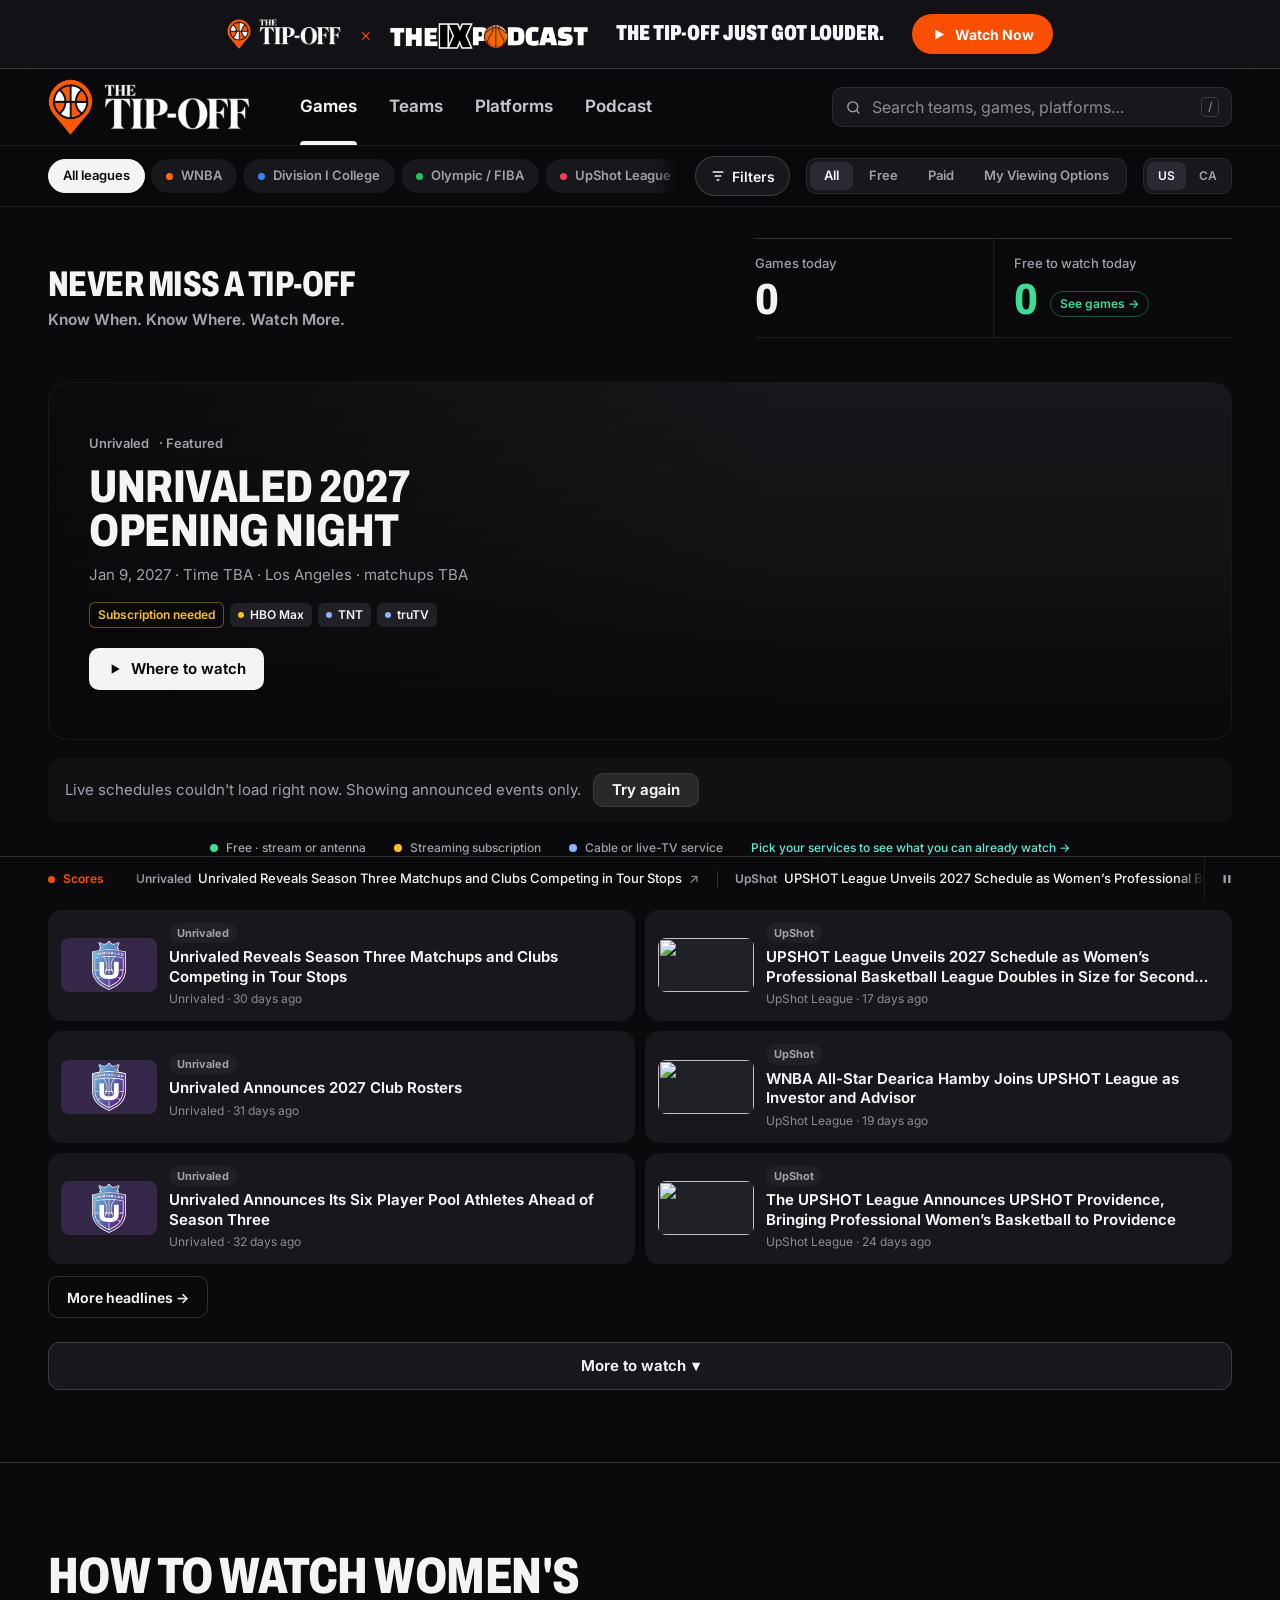
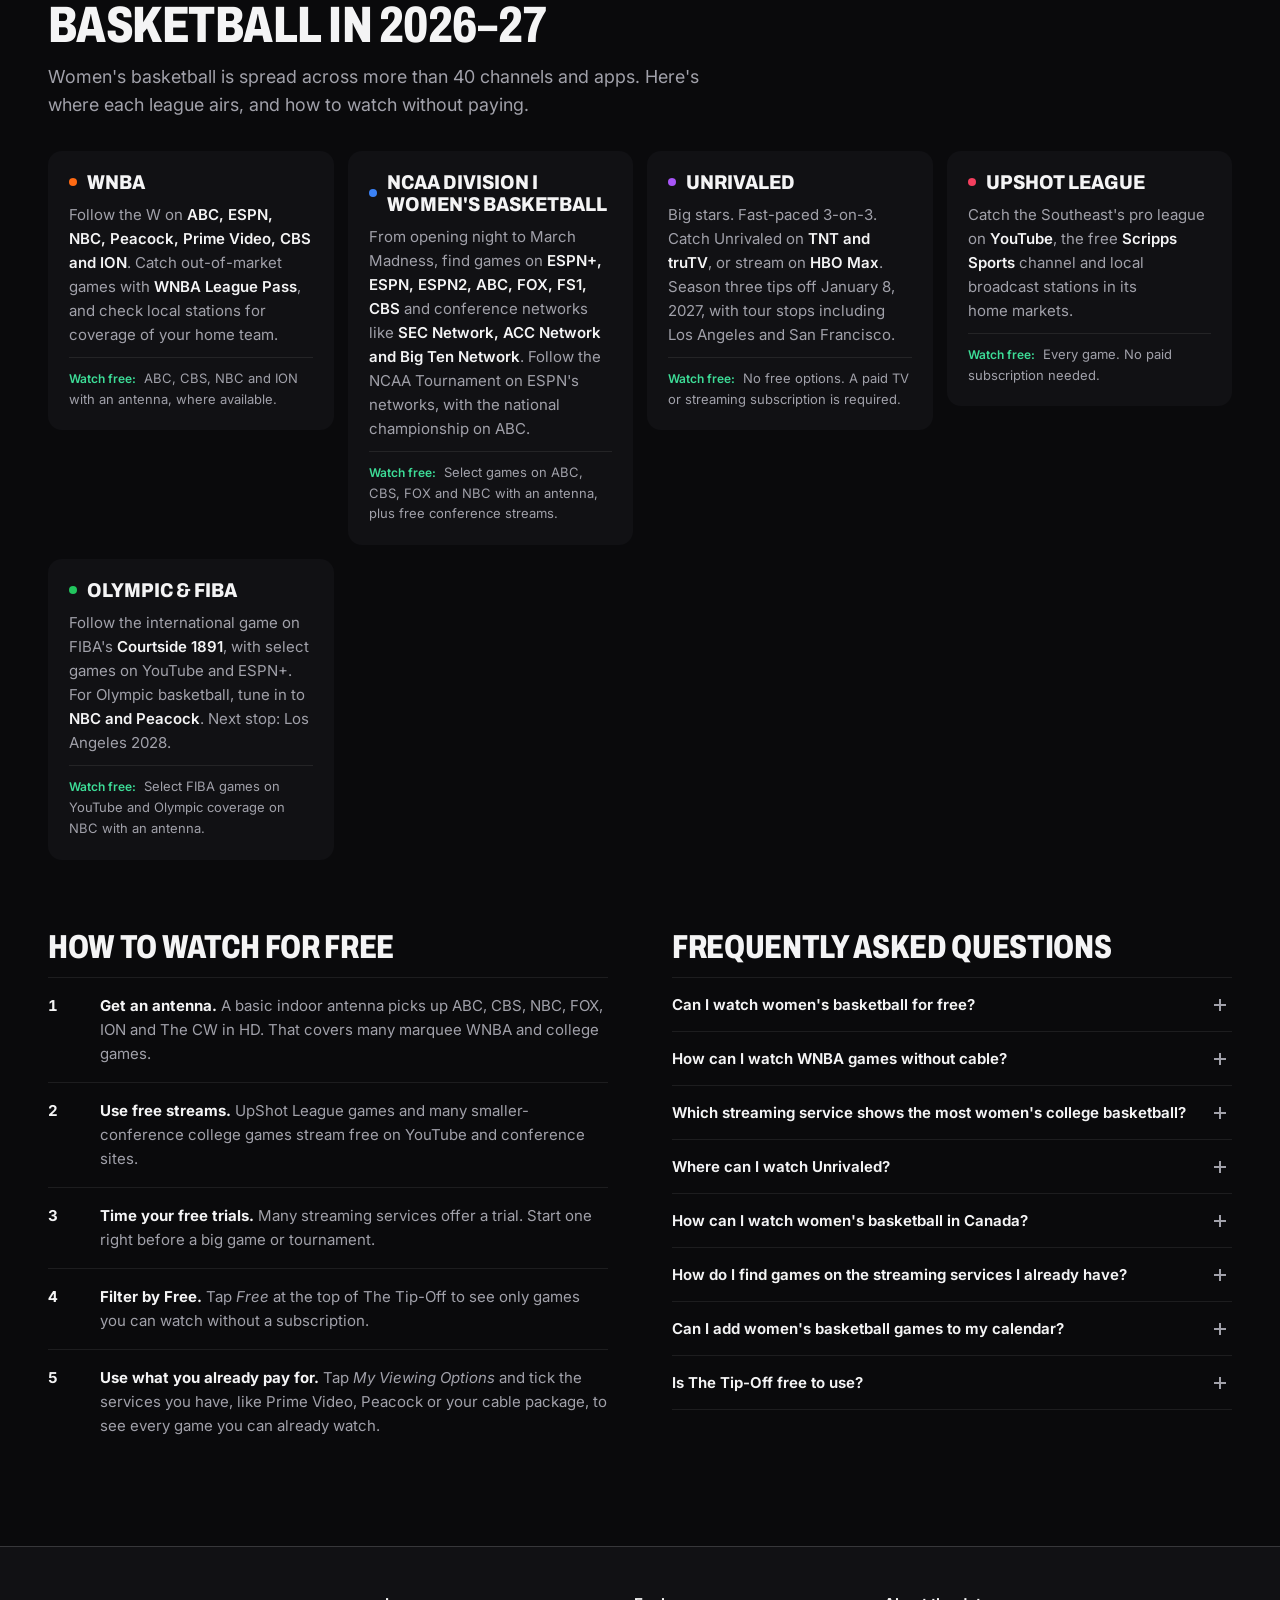
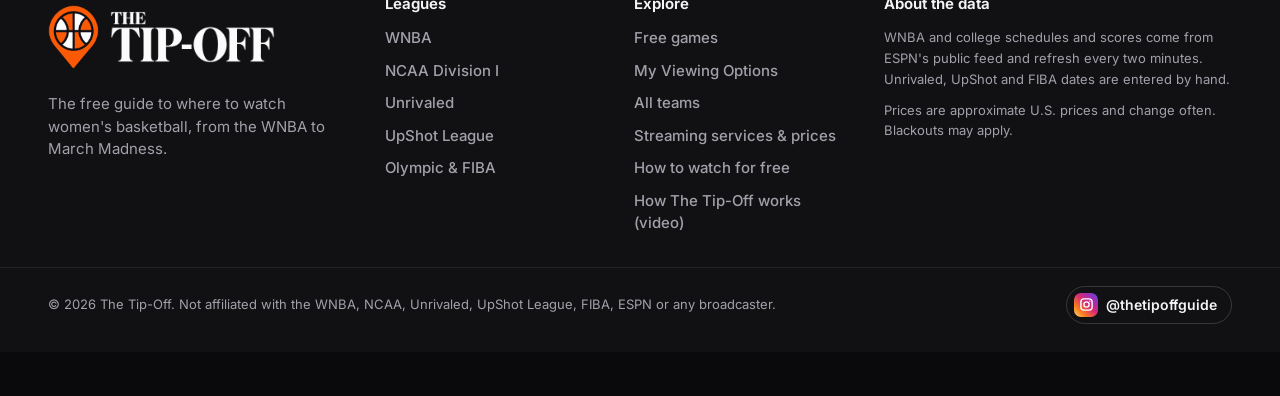
==== commit 8e1373b6: "Schedule search: "Search the schedule for a team", Follow button beside the searched team, suggested" ====
--- a/index.html
+++ b/index.html
@@ -42,7 +42,7 @@
   <link rel="preload" as="style" href="https://fonts.googleapis.com/css2?family=Archivo:wdth,wght@62..125,500..900&family=Inter:wght@400;500;600;700&display=swap" />
   <link rel="stylesheet" href="https://fonts.googleapis.com/css2?family=Archivo:wdth,wght@62..125,500..900&family=Inter:wght@400;500;600;700&display=swap" media="print" onload="this.media='all'" />
   <noscript><link rel="stylesheet" href="https://fonts.googleapis.com/css2?family=Archivo:wdth,wght@62..125,500..900&family=Inter:wght@400;500;600;700&display=swap" /></noscript>
-  <link rel="stylesheet" href="styles.css?v=20261123c" />
+  <link rel="stylesheet" href="styles.css?v=20261124c" />
   <!-- Motion (motion.dev) 14.4.0, MIT. Loads after the page; the site works without it. -->
   <script src="js/vendor/motion-14.4.0.js" defer></script>
 
@@ -370,6 +370,6 @@
   <script src="js/leagues.js?v=20261114h" defer></script>
   <script src="js/teams-data.js?v=20261113g" defer></script>
   <script src="js/news-data.js?v=20261114e" defer></script>
-  <script src="js/app.js?v=20261123c" defer></script>
+  <script src="js/app.js?v=20261124a" defer></script>
 </body>
 </html>
--- a/styles.css
+++ b/styles.css
@@ -1575,3 +1575,8 @@
 .st-x svg { width: 12px; height: 12px; stroke: currentColor; stroke-width: 2.4; fill: none; }
 .st-x:hover, .st-x:focus-visible { background: var(--line-strong); color: var(--text); }
 .st-chip[aria-pressed="true"] + .st-x { background: rgba(0,0,0,.12); color: rgba(0,0,0,.6); }
+
+/* Follow beside a team searched in the schedule */
+.sched-picks .btn[data-fav] { min-height: 36px; padding: 0 14px; font-size: 14px; margin-left: 4px; }
+.sched-sec .st-row { padding-left: var(--edge, 16px) !important; padding-right: var(--edge, 16px) !important; }
+.st-hint { scroll-snap-align: start; }
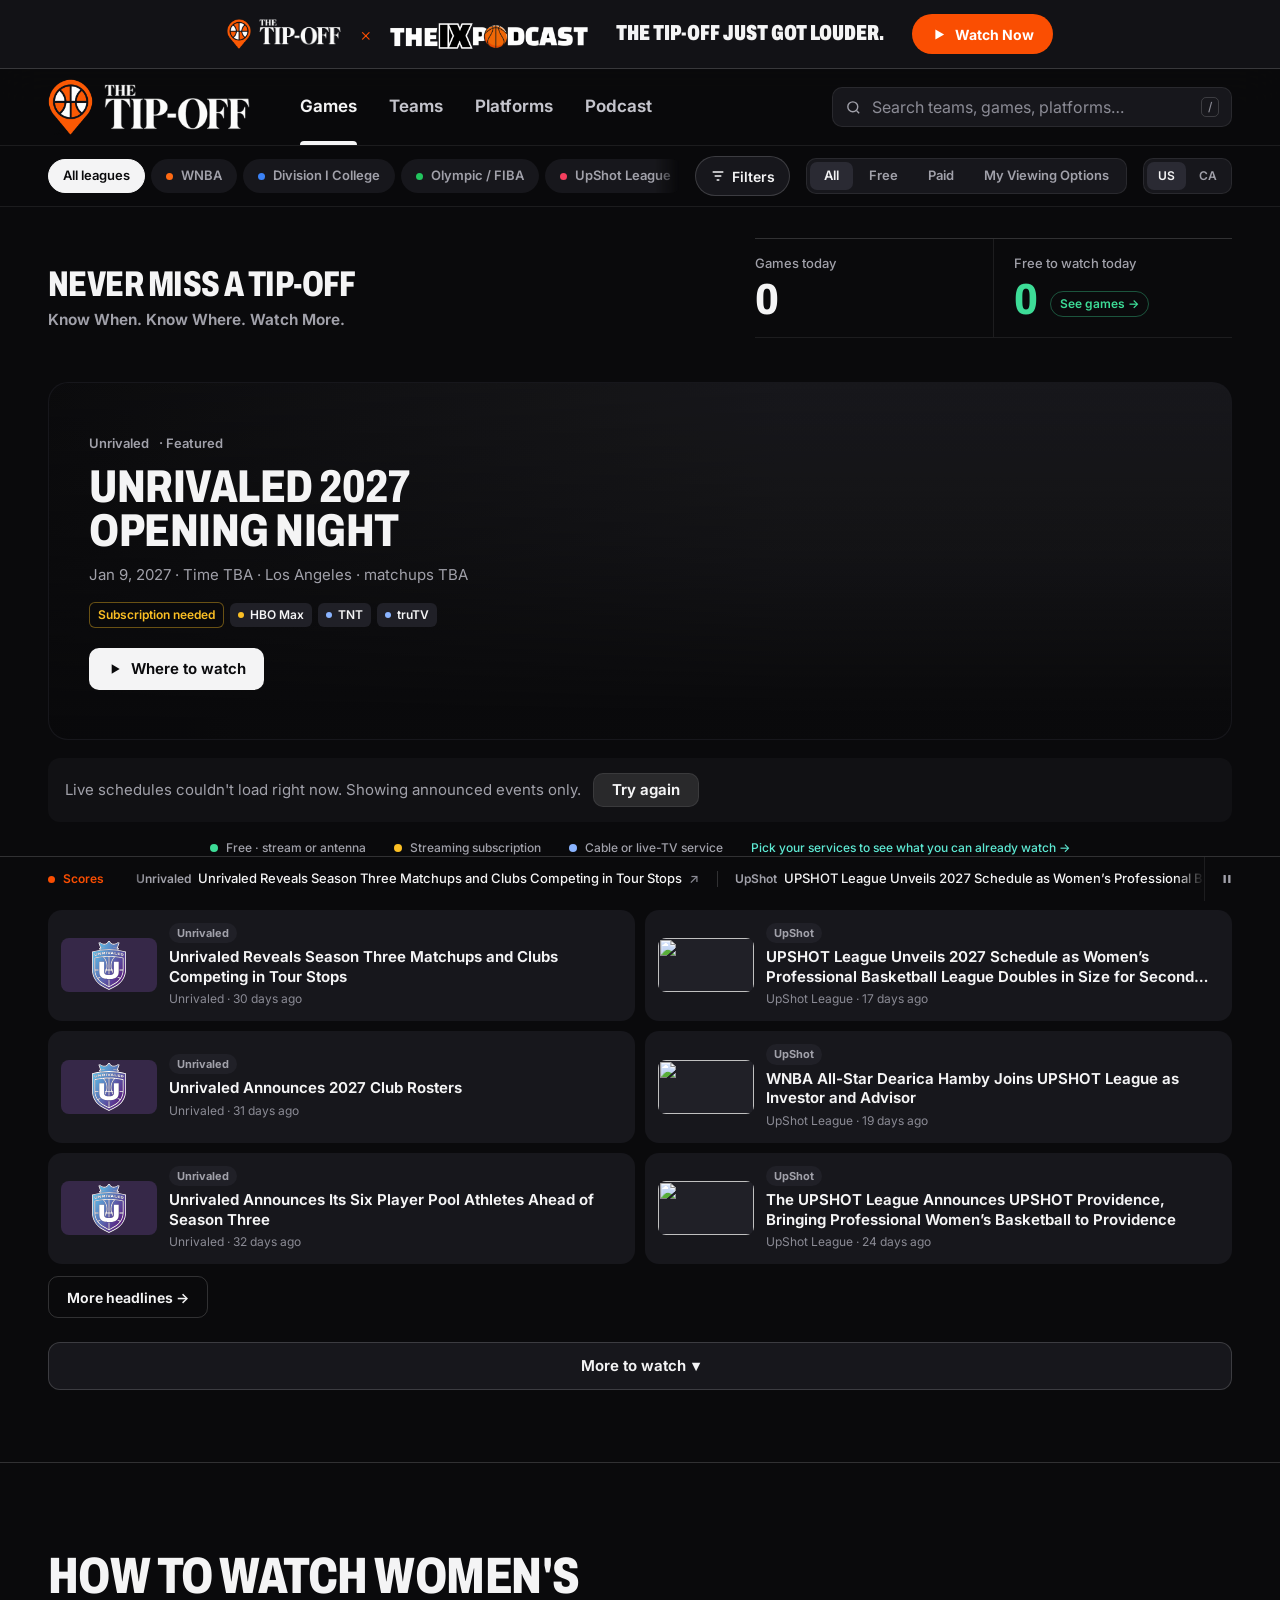
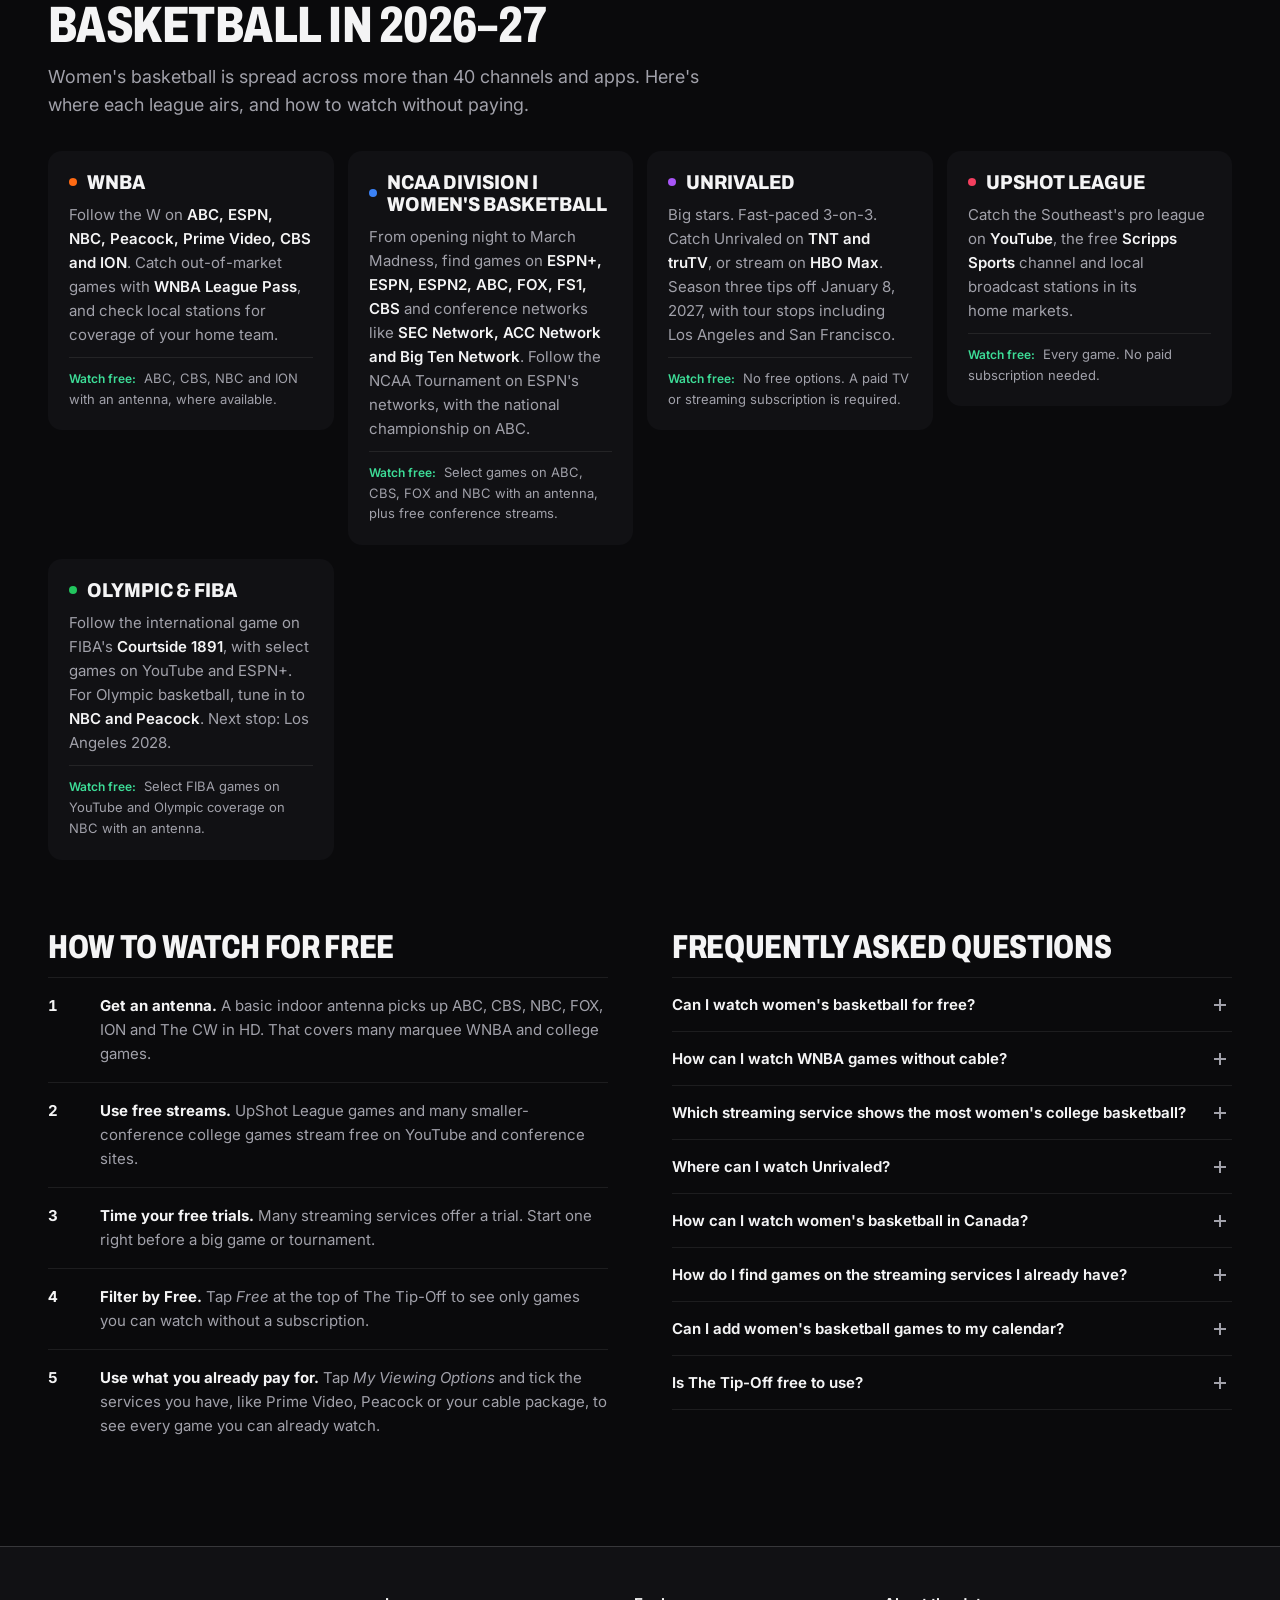
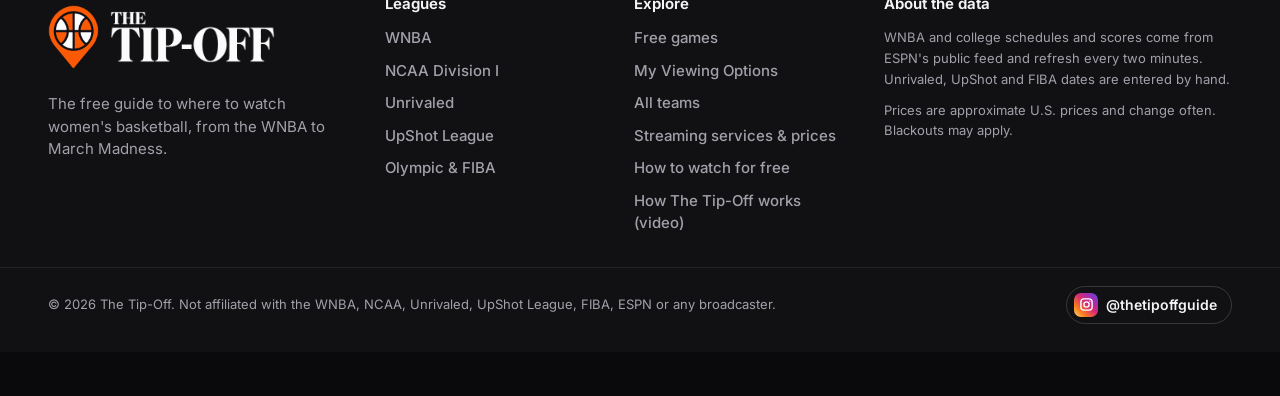
==== commit fe0296f9: "Team chips row: arrows on computers and edge fades when teams are off-screen Co-Authored-By: Claude " ====
--- a/index.html
+++ b/index.html
@@ -42,7 +42,7 @@
   <link rel="preload" as="style" href="https://fonts.googleapis.com/css2?family=Archivo:wdth,wght@62..125,500..900&family=Inter:wght@400;500;600;700&display=swap" />
   <link rel="stylesheet" href="https://fonts.googleapis.com/css2?family=Archivo:wdth,wght@62..125,500..900&family=Inter:wght@400;500;600;700&display=swap" media="print" onload="this.media='all'" />
   <noscript><link rel="stylesheet" href="https://fonts.googleapis.com/css2?family=Archivo:wdth,wght@62..125,500..900&family=Inter:wght@400;500;600;700&display=swap" /></noscript>
-  <link rel="stylesheet" href="styles.css?v=20261124c" />
+  <link rel="stylesheet" href="styles.css?v=20261124d" />
   <!-- Motion (motion.dev) 14.4.0, MIT. Loads after the page; the site works without it. -->
   <script src="js/vendor/motion-14.4.0.js" defer></script>
 
@@ -370,6 +370,6 @@
   <script src="js/leagues.js?v=20261114h" defer></script>
   <script src="js/teams-data.js?v=20261113g" defer></script>
   <script src="js/news-data.js?v=20261114e" defer></script>
-  <script src="js/app.js?v=20261124a" defer></script>
+  <script src="js/app.js?v=20261124b" defer></script>
 </body>
 </html>
--- a/styles.css
+++ b/styles.css
@@ -1580,3 +1580,16 @@
 .sched-picks .btn[data-fav] { min-height: 36px; padding: 0 14px; font-size: 14px; margin-left: 4px; }
 .sched-sec .st-row { padding-left: var(--edge, 16px) !important; padding-right: var(--edge, 16px) !important; }
 .st-hint { scroll-snap-align: start; }
+
+/* Team row: edge fades (all screens) and arrows (computers) when teams are off-screen */
+.st-wrap { position: relative; }
+.st-wrap.fade-r .st-row { -webkit-mask-image: linear-gradient(to right, #000 calc(100% - 72px), transparent); mask-image: linear-gradient(to right, #000 calc(100% - 72px), transparent); } /* taste-skill-ignore: edge fade hints more to scroll */
+.st-wrap.fade-l .st-row { -webkit-mask-image: linear-gradient(to left, #000 calc(100% - 72px), transparent); mask-image: linear-gradient(to left, #000 calc(100% - 72px), transparent); } /* taste-skill-ignore: edge fade */
+.st-wrap.fade-l.fade-r .st-row { -webkit-mask-image: linear-gradient(to right, transparent, #000 72px, #000 calc(100% - 72px), transparent); mask-image: linear-gradient(to right, transparent, #000 72px, #000 calc(100% - 72px), transparent); } /* taste-skill-ignore: edge fade */
+.st-arrow { position: absolute; top: 50%; translate: 0 calc(-50% - 9px); width: 40px; height: 40px; display: grid; place-items: center; padding: 0; border-radius: 50%; border: 1px solid var(--line-strong); background: var(--surface-2); color: var(--text); cursor: pointer; z-index: 2; }
+.st-arrow[hidden] { display: none; }
+.st-arrow svg { width: 18px; height: 18px; stroke: currentColor; stroke-width: 2.2; fill: none; }
+.st-arrow:hover, .st-arrow:focus-visible { background: var(--text); color: var(--bg); }
+.st-prev { left: calc(var(--edge, 16px) - 8px); }
+.st-next { right: calc(var(--edge, 16px) - 8px); }
+@media (hover: none), (max-width: 760px) { .st-arrow { display: none !important; } } /* phones swipe */
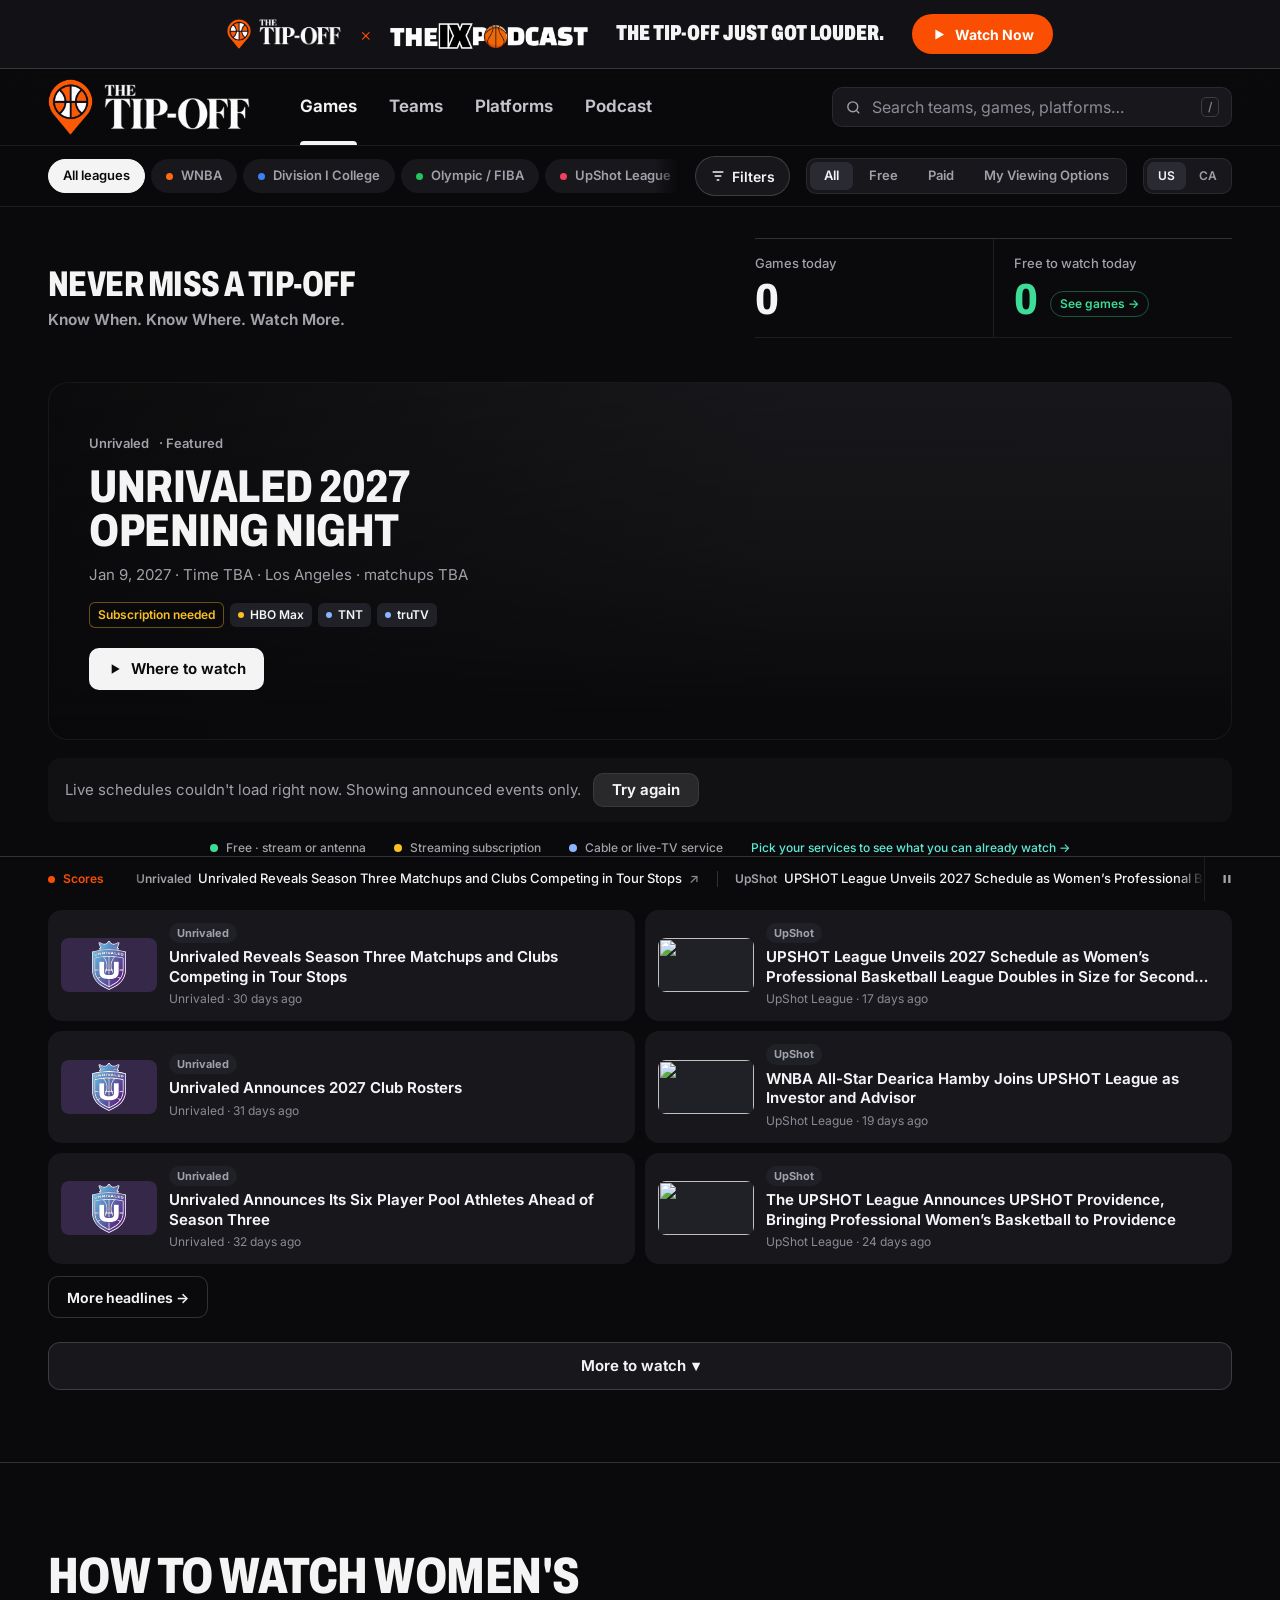
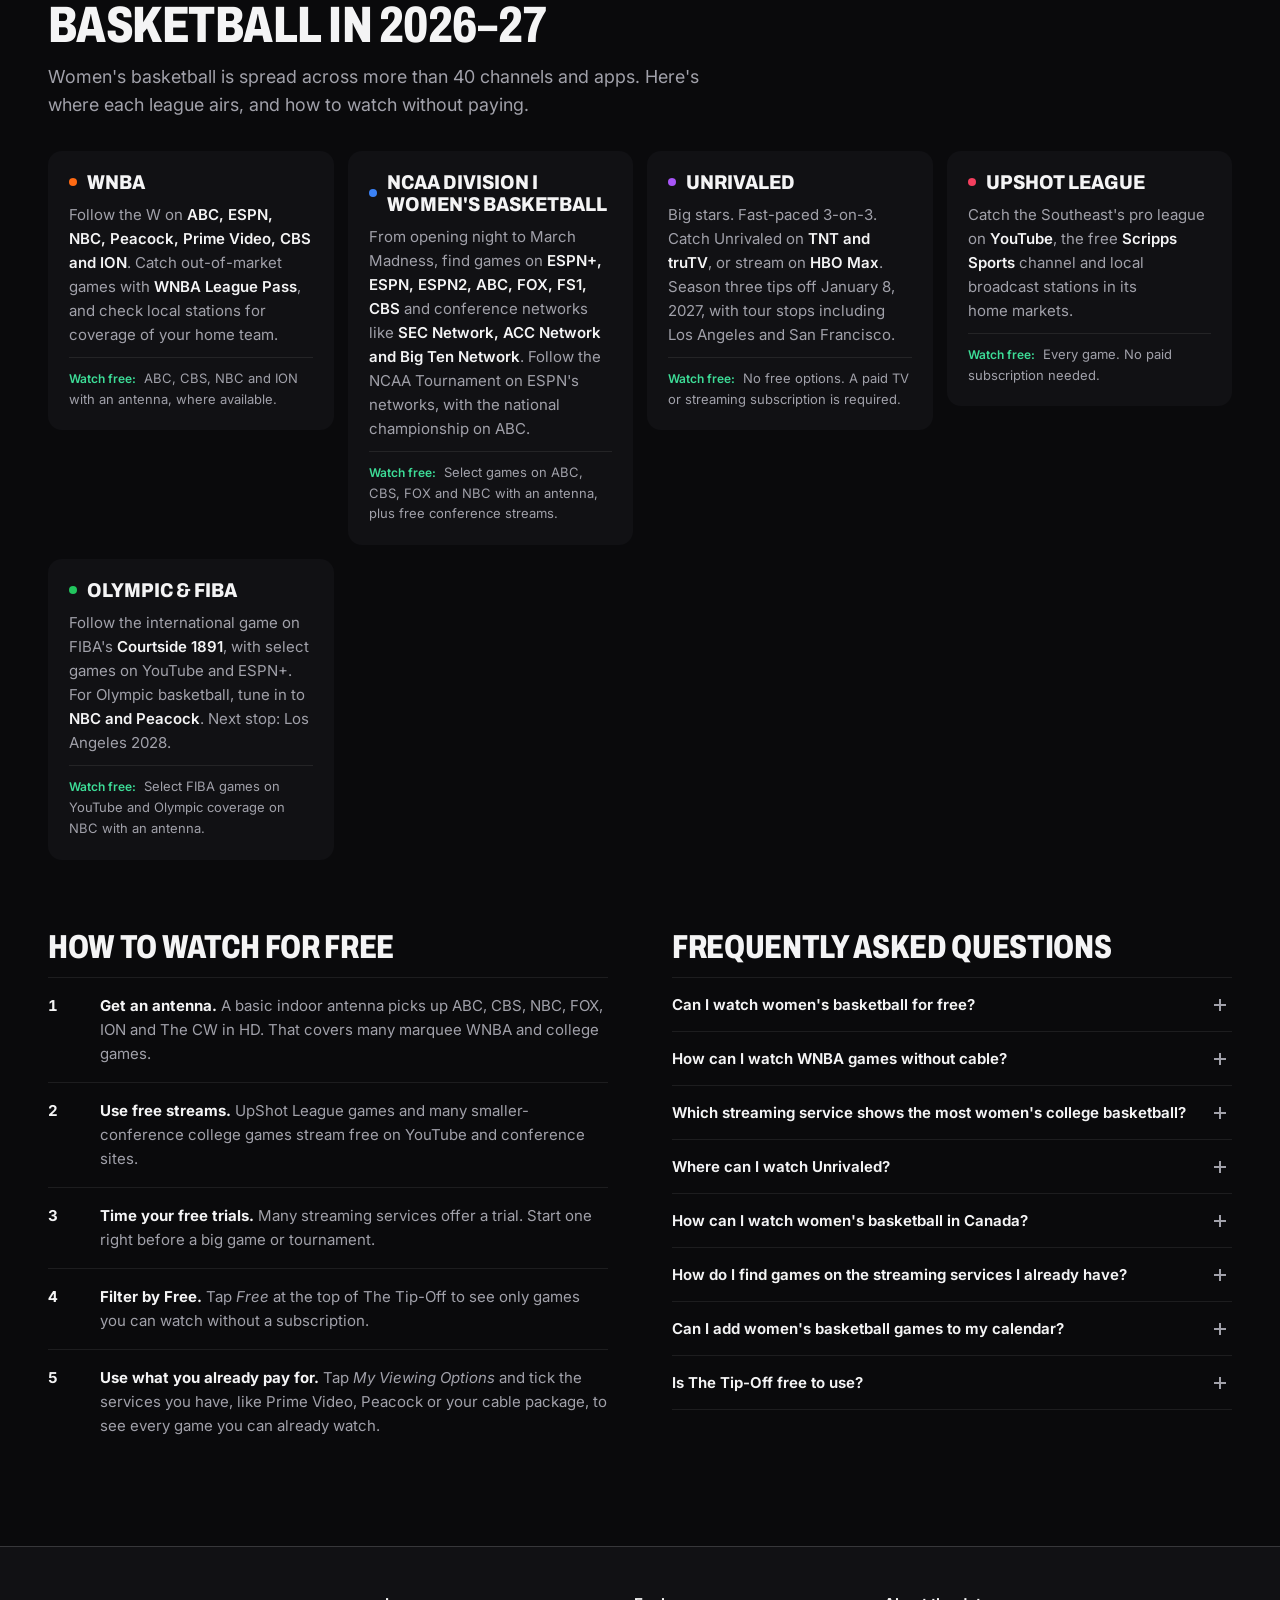
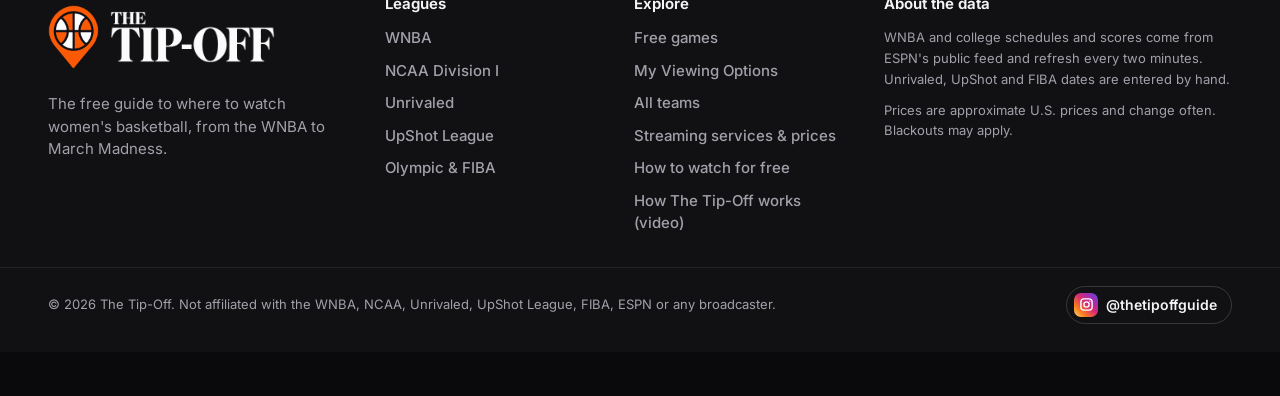
==== commit 75c5d6f0: "Players to Watch: morning job picks hot players from ESPN; row below the Schedule and a Watch line o" ====
--- a/index.html
+++ b/index.html
@@ -42,7 +42,7 @@
   <link rel="preload" as="style" href="https://fonts.googleapis.com/css2?family=Archivo:wdth,wght@62..125,500..900&family=Inter:wght@400;500;600;700&display=swap" />
   <link rel="stylesheet" href="https://fonts.googleapis.com/css2?family=Archivo:wdth,wght@62..125,500..900&family=Inter:wght@400;500;600;700&display=swap" media="print" onload="this.media='all'" />
   <noscript><link rel="stylesheet" href="https://fonts.googleapis.com/css2?family=Archivo:wdth,wght@62..125,500..900&family=Inter:wght@400;500;600;700&display=swap" /></noscript>
-  <link rel="stylesheet" href="styles.css?v=20261124d" />
+  <link rel="stylesheet" href="styles.css?v=20261124g" />
   <!-- Motion (motion.dev) 14.4.0, MIT. Loads after the page; the site works without it. -->
   <script src="js/vendor/motion-14.4.0.js" defer></script>
 
@@ -369,7 +369,8 @@
   <script src="js/services.js?v=20261113g" defer></script>
   <script src="js/leagues.js?v=20261114h" defer></script>
   <script src="js/teams-data.js?v=20261113g" defer></script>
+  <script src="js/players-data.js?v=20261124a" defer></script>
   <script src="js/news-data.js?v=20261114e" defer></script>
-  <script src="js/app.js?v=20261124b" defer></script>
+  <script src="js/app.js?v=20261124c" defer></script>
 </body>
 </html>
--- a/styles.css
+++ b/styles.css
@@ -1593,3 +1593,27 @@
 .st-prev { left: calc(var(--edge, 16px) - 8px); }
 .st-next { right: calc(var(--edge, 16px) - 8px); }
 @media (hover: none), (max-width: 760px) { .st-arrow { display: none !important; } } /* phones swipe */
+
+/* Players to Watch row and the hot-player line on game cards */
+.flame { width: 14px; height: 14px; fill: var(--accent); flex: none; }
+.hot-line { display: flex; align-items: center; gap: 8px; margin-top: 8px; padding: 6px 10px; border-radius: 10px; background: rgba(250,78,2,.1); font-size: 12.5px; line-height: 1.3; text-align: left; }
+.hot-line img { width: 24px; height: 24px; border-radius: 50%; object-fit: cover; background: var(--surface-2); flex: none; }
+.hot-line span { min-width: 0; overflow: hidden; text-overflow: ellipsis; display: -webkit-box; -webkit-line-clamp: 2; -webkit-box-orient: vertical; }
+.hot-line strong { color: var(--accent); font-weight: 700; }
+.pw-sec { margin-top: clamp(20px, 3vw, 36px); }
+.pw-row { display: flex; gap: 14px; overflow-x: auto; scrollbar-width: none; padding: 2px var(--edge, 16px) 4px; scroll-snap-type: x proximity; scroll-padding-left: var(--edge, 16px); }
+.pw-row::-webkit-scrollbar { display: none; }
+.pw-card { flex: 0 0 236px; scroll-snap-align: start; display: flex; flex-direction: column; padding: 0; border: 0; border-radius: 18px; overflow: hidden; background: var(--surface); color: var(--text); font: inherit; text-align: left; cursor: pointer; }
+.pw-card:hover { background: var(--surface-2); }
+.pw-top { position: relative; height: 150px; display: flex; align-items: flex-end; justify-content: center; background: color-mix(in srgb, var(--tc, #333) 45%, var(--bg)); }
+.pw-top > img.logo, .pw-top > .logo, .pw-top > img:first-child:not(.pw-shot), .pw-top > .mono { position: absolute; top: 10px; left: 12px; width: 30px !important; height: 30px; object-fit: contain; z-index: 2; }
+.pw-shot { height: 140px; width: auto; position: relative; z-index: 1; }
+.pw-tag { position: absolute; top: 12px; right: 12px; z-index: 2; display: inline-flex; align-items: center; gap: 5px; font-size: 11px; font-weight: 700; padding: 3px 8px; border-radius: 999px; background: rgba(0,0,0,.6); color: #fff; }
+.pw-body { padding: 10px 14px 14px; display: flex; flex-direction: column; gap: 3px; }
+.pw-name { font: 800 18px/1.1 var(--font-display); font-stretch: 88%; }
+.pw-team { color: var(--muted); font-size: 13px; }
+.pw-stat { font-weight: 600; font-size: 13.5px; font-variant-numeric: tabular-nums; margin-top: 4px; }
+.pw-next { margin-top: 8px; padding-top: 8px; border-top: 1px solid var(--line); font-size: 13px; color: var(--muted); font-variant-numeric: tabular-nums; }
+.pw-next b { color: var(--text); font-weight: 600; }
+.card .hot-line { align-self: stretch; width: 100%; box-sizing: border-box; }
+.card .hot-line { grid-column: 1 / -1; }
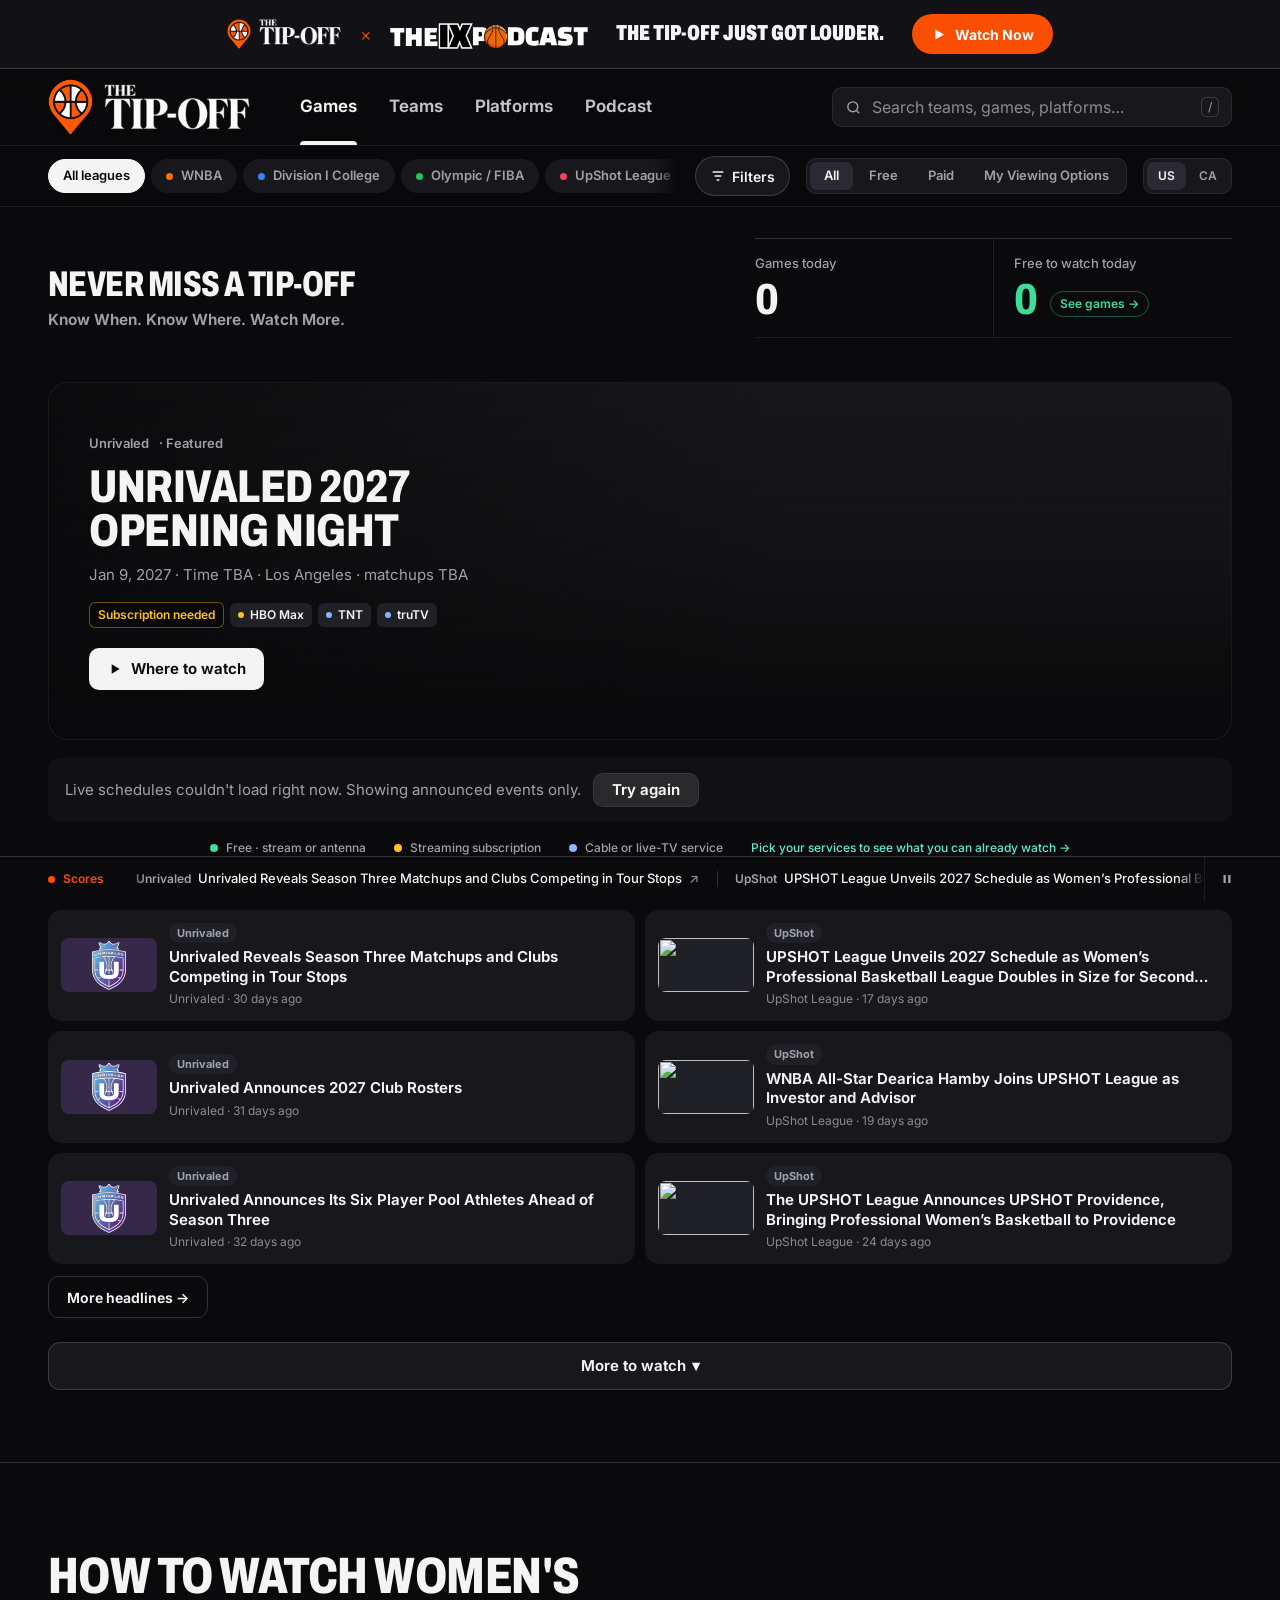
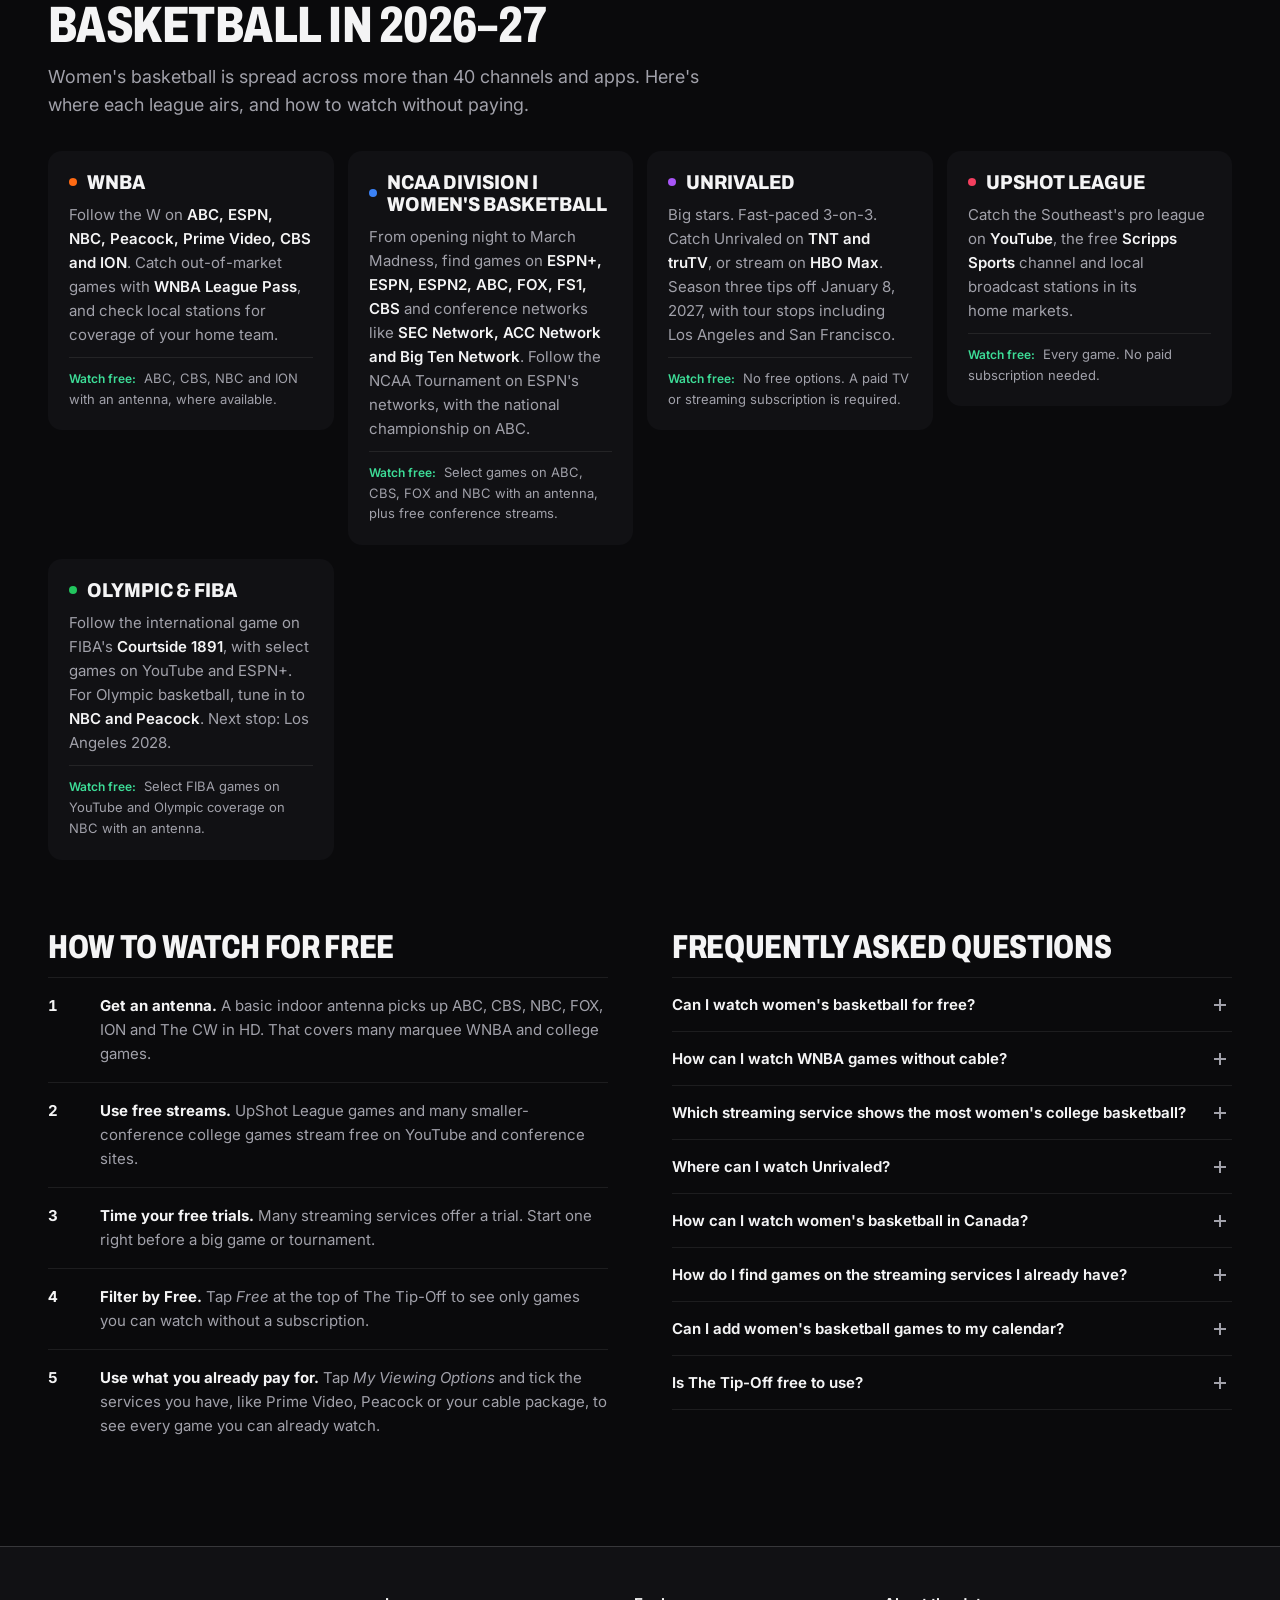
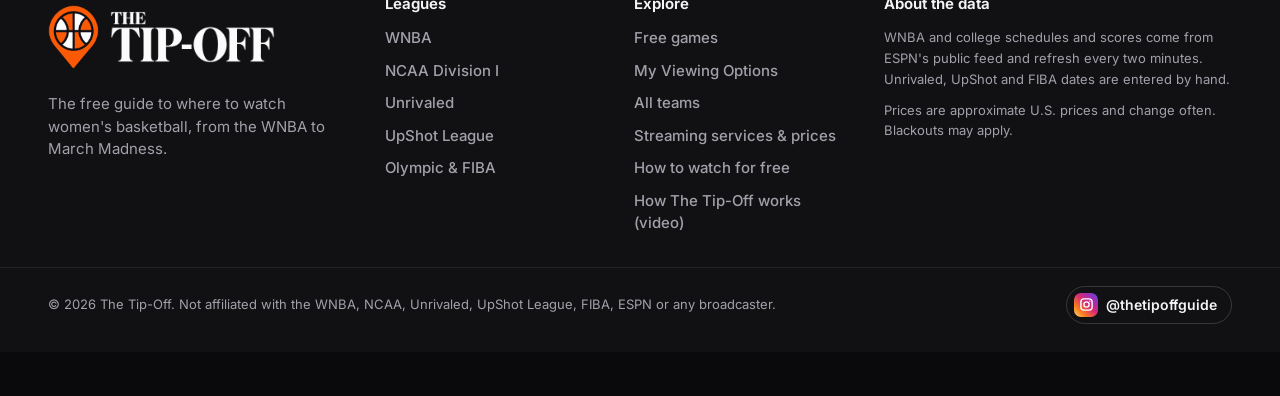
==== commit 5a3c144e: "Players: remove the Players to Watch row; the Watch line on game cards opens a player card Co-Author" ====
--- a/index.html
+++ b/index.html
@@ -42,7 +42,7 @@
   <link rel="preload" as="style" href="https://fonts.googleapis.com/css2?family=Archivo:wdth,wght@62..125,500..900&family=Inter:wght@400;500;600;700&display=swap" />
   <link rel="stylesheet" href="https://fonts.googleapis.com/css2?family=Archivo:wdth,wght@62..125,500..900&family=Inter:wght@400;500;600;700&display=swap" media="print" onload="this.media='all'" />
   <noscript><link rel="stylesheet" href="https://fonts.googleapis.com/css2?family=Archivo:wdth,wght@62..125,500..900&family=Inter:wght@400;500;600;700&display=swap" /></noscript>
-  <link rel="stylesheet" href="styles.css?v=20261124g" />
+  <link rel="stylesheet" href="styles.css?v=20261124h" />
   <!-- Motion (motion.dev) 14.4.0, MIT. Loads after the page; the site works without it. -->
   <script src="js/vendor/motion-14.4.0.js" defer></script>
 
@@ -371,6 +371,6 @@
   <script src="js/teams-data.js?v=20261113g" defer></script>
   <script src="js/players-data.js?v=20261124a" defer></script>
   <script src="js/news-data.js?v=20261114e" defer></script>
-  <script src="js/app.js?v=20261124c" defer></script>
+  <script src="js/app.js?v=20261124d" defer></script>
 </body>
 </html>
--- a/styles.css
+++ b/styles.css
@@ -1617,3 +1617,26 @@
 .pw-next b { color: var(--text); font-weight: 600; }
 .card .hot-line { align-self: stretch; width: 100%; box-sizing: border-box; }
 .card .hot-line { grid-column: 1 / -1; }
+
+/* Player card pop-up (from the Watch line on game cards) */
+.hot-line[data-player] { cursor: pointer; }
+.hot-line[data-player]:hover { background: rgba(250,78,2,.18); }
+.hot-line[data-player]:focus-visible { outline: 2px solid var(--accent); outline-offset: 2px; }
+.pc-top { position: relative; height: 220px; display: flex; align-items: flex-end; justify-content: center; background: color-mix(in srgb, var(--tc, #333) 45%, var(--bg)); }
+.pc-top > img:first-child:not(.pc-shot), .pc-top > .mono { position: absolute; top: 16px; left: 18px; width: 40px !important; height: 40px; object-fit: contain; }
+.pc-top .pw-tag { top: 18px; right: 64px; }
+.pc-shot { height: 210px; width: auto; }
+.pc-body { padding: 18px 22px 24px; display: flex; flex-direction: column; gap: 10px; text-align: center; align-items: center; }
+.pc-name { margin: 0; font: 900 clamp(28px, 4vw, 38px)/1 var(--font-display); font-stretch: 75%; text-transform: uppercase; }
+.pc-team { color: var(--muted); font-size: 15px; }
+.pc-teamlink { padding: 0; border: 0; background: none; color: inherit; font: inherit; text-decoration: underline; text-underline-offset: 3px; cursor: pointer; }
+.pc-nums { display: flex; gap: 10px; justify-content: center; flex-wrap: wrap; }
+.pc-nums div { background: var(--surface-2); border-radius: 12px; padding: 10px 14px; min-width: 104px; }
+.pc-nums b { display: block; font: 800 26px/1 var(--font-display); font-variant-numeric: tabular-nums; }
+.pc-nums span { color: var(--muted); font-size: 12px; }
+.pc-why { margin: 0; display: inline-flex; align-items: center; gap: 6px; color: var(--text); font-weight: 600; }
+.pc-next { width: 100%; max-width: 460px; display: flex; align-items: center; justify-content: space-between; gap: 12px; flex-wrap: wrap; padding: 14px 16px; border-radius: 14px; background: var(--surface-2); text-align: left; }
+.pc-next small { display: block; color: var(--accent); font: 800 11px var(--font-display); letter-spacing: .1em; text-transform: uppercase; }
+.pc-next b { display: block; font: 800 18px/1.2 var(--font-display); }
+.pc-next span span, .pc-next > span > span { color: var(--muted); font-size: 13px; font-variant-numeric: tabular-nums; }
+.pc-actions { display: flex; gap: 8px; justify-content: center; flex-wrap: wrap; }
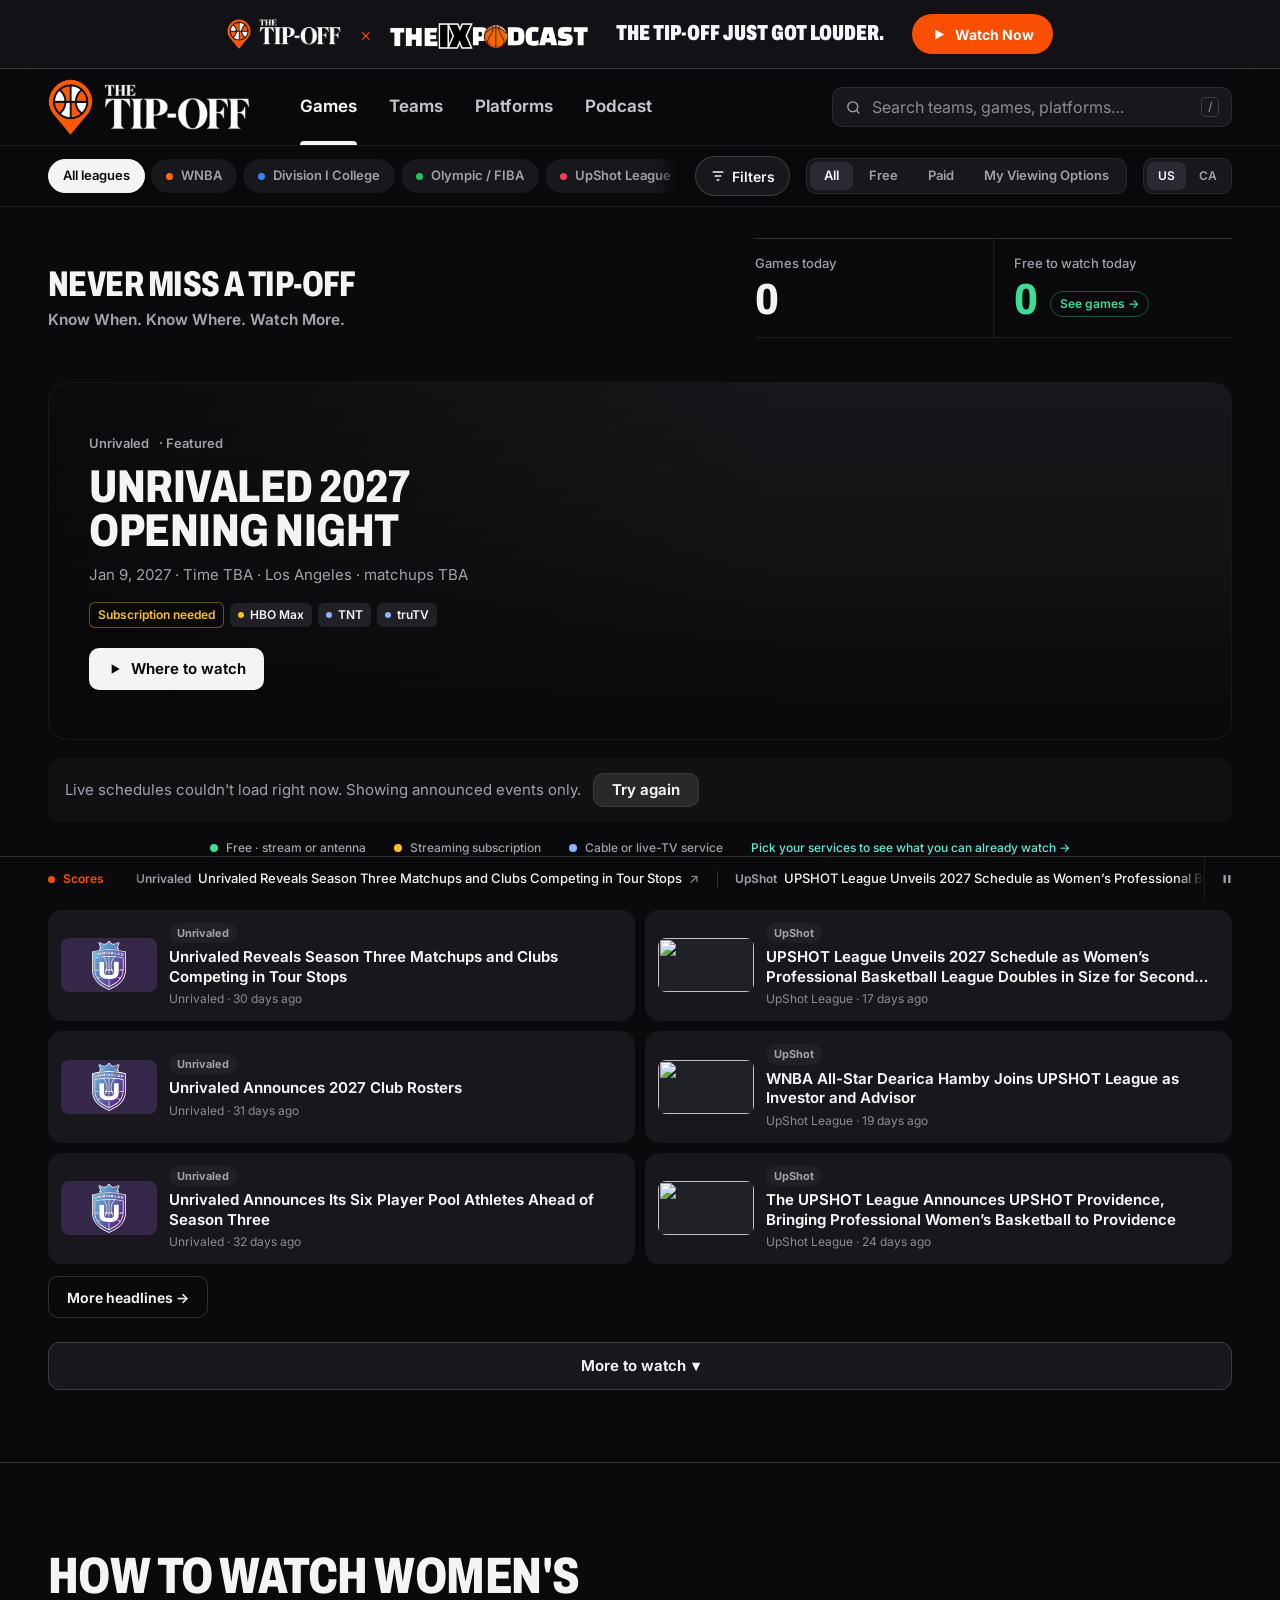
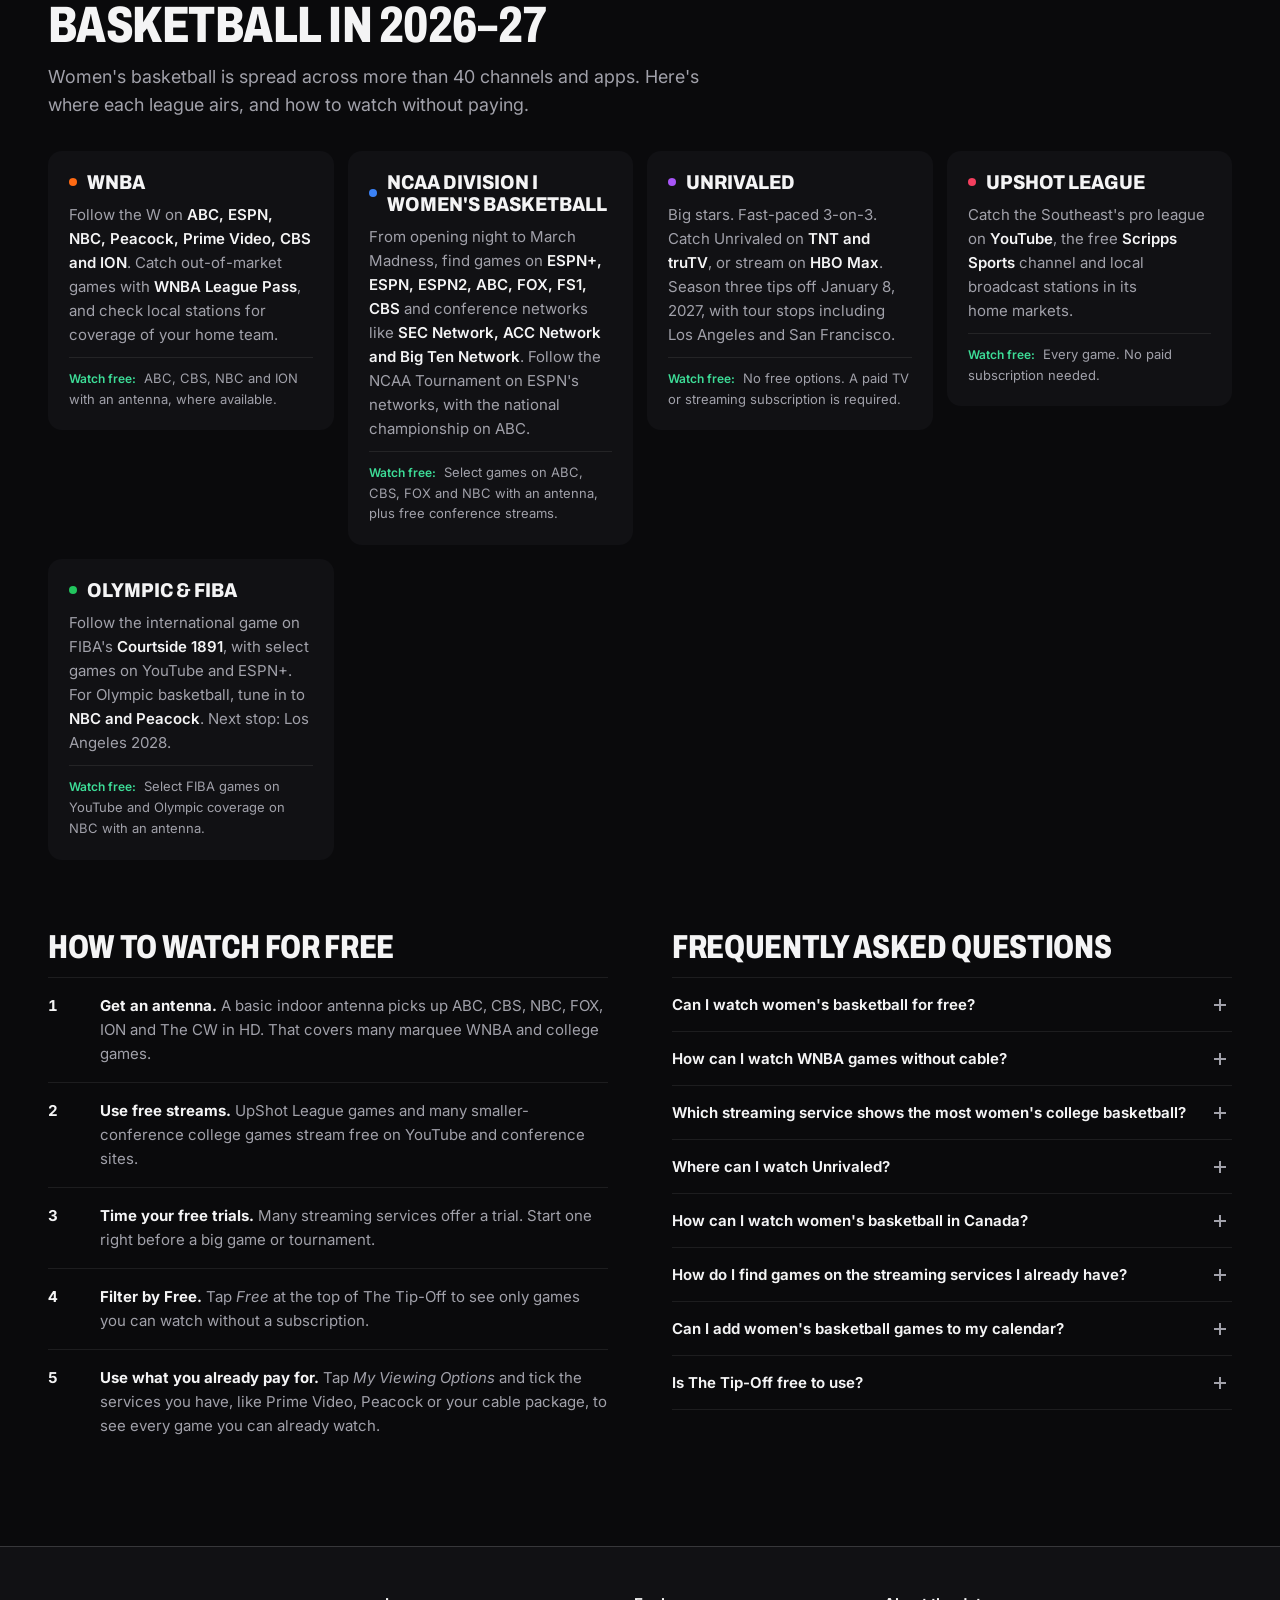
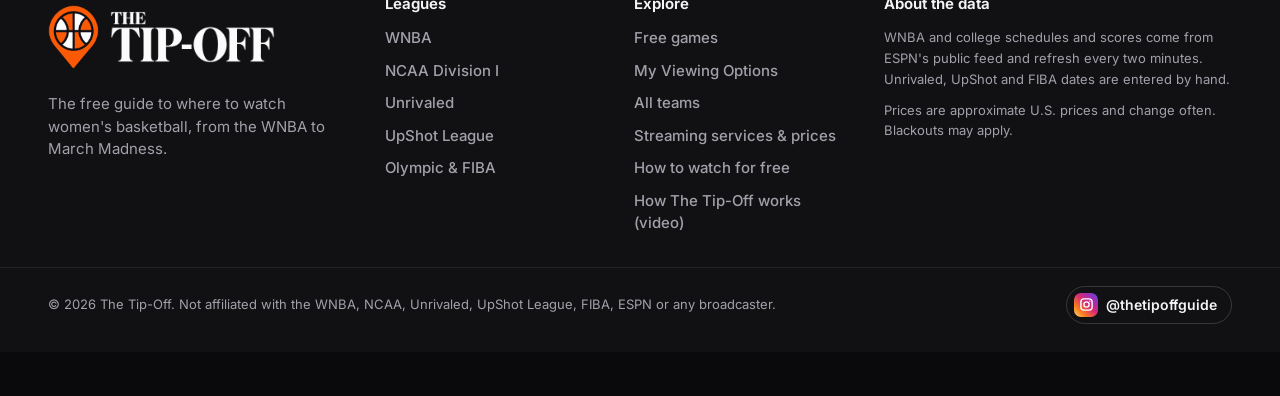
==== commit d691d7f8: "Player call-out on game cards: champagne gold, no orange box Co-Authored-By: Claude Opus 5.5 <norepl" ====
--- a/index.html
+++ b/index.html
@@ -42,7 +42,7 @@
   <link rel="preload" as="style" href="https://fonts.googleapis.com/css2?family=Archivo:wdth,wght@62..125,500..900&family=Inter:wght@400;500;600;700&display=swap" />
   <link rel="stylesheet" href="https://fonts.googleapis.com/css2?family=Archivo:wdth,wght@62..125,500..900&family=Inter:wght@400;500;600;700&display=swap" media="print" onload="this.media='all'" />
   <noscript><link rel="stylesheet" href="https://fonts.googleapis.com/css2?family=Archivo:wdth,wght@62..125,500..900&family=Inter:wght@400;500;600;700&display=swap" /></noscript>
-  <link rel="stylesheet" href="styles.css?v=20261124h" />
+  <link rel="stylesheet" href="styles.css?v=20261124i" />
   <!-- Motion (motion.dev) 14.4.0, MIT. Loads after the page; the site works without it. -->
   <script src="js/vendor/motion-14.4.0.js" defer></script>
 
--- a/styles.css
+++ b/styles.css
@@ -1640,3 +1640,10 @@
 .pc-next b { display: block; font: 800 18px/1.2 var(--font-display); }
 .pc-next span span, .pc-next > span > span { color: var(--muted); font-size: 13px; font-variant-numeric: tabular-nums; }
 .pc-actions { display: flex; gap: 8px; justify-content: center; flex-wrap: wrap; }
+/* Player call-out on game cards: champagne gold, no box (separated by a thin line) */
+.card .hot-line { background: none; border-top: 1px solid var(--line); border-radius: 0; padding: 10px 0 0; }
+.card .hot-line strong { color: var(--event); }
+.card .hot-line span { color: var(--muted); }
+.card .hot-line .flame { fill: var(--event); }
+.hot-line[data-player]:hover { background: none; }
+.hot-line[data-player]:hover strong { text-decoration: underline; text-underline-offset: 3px; }
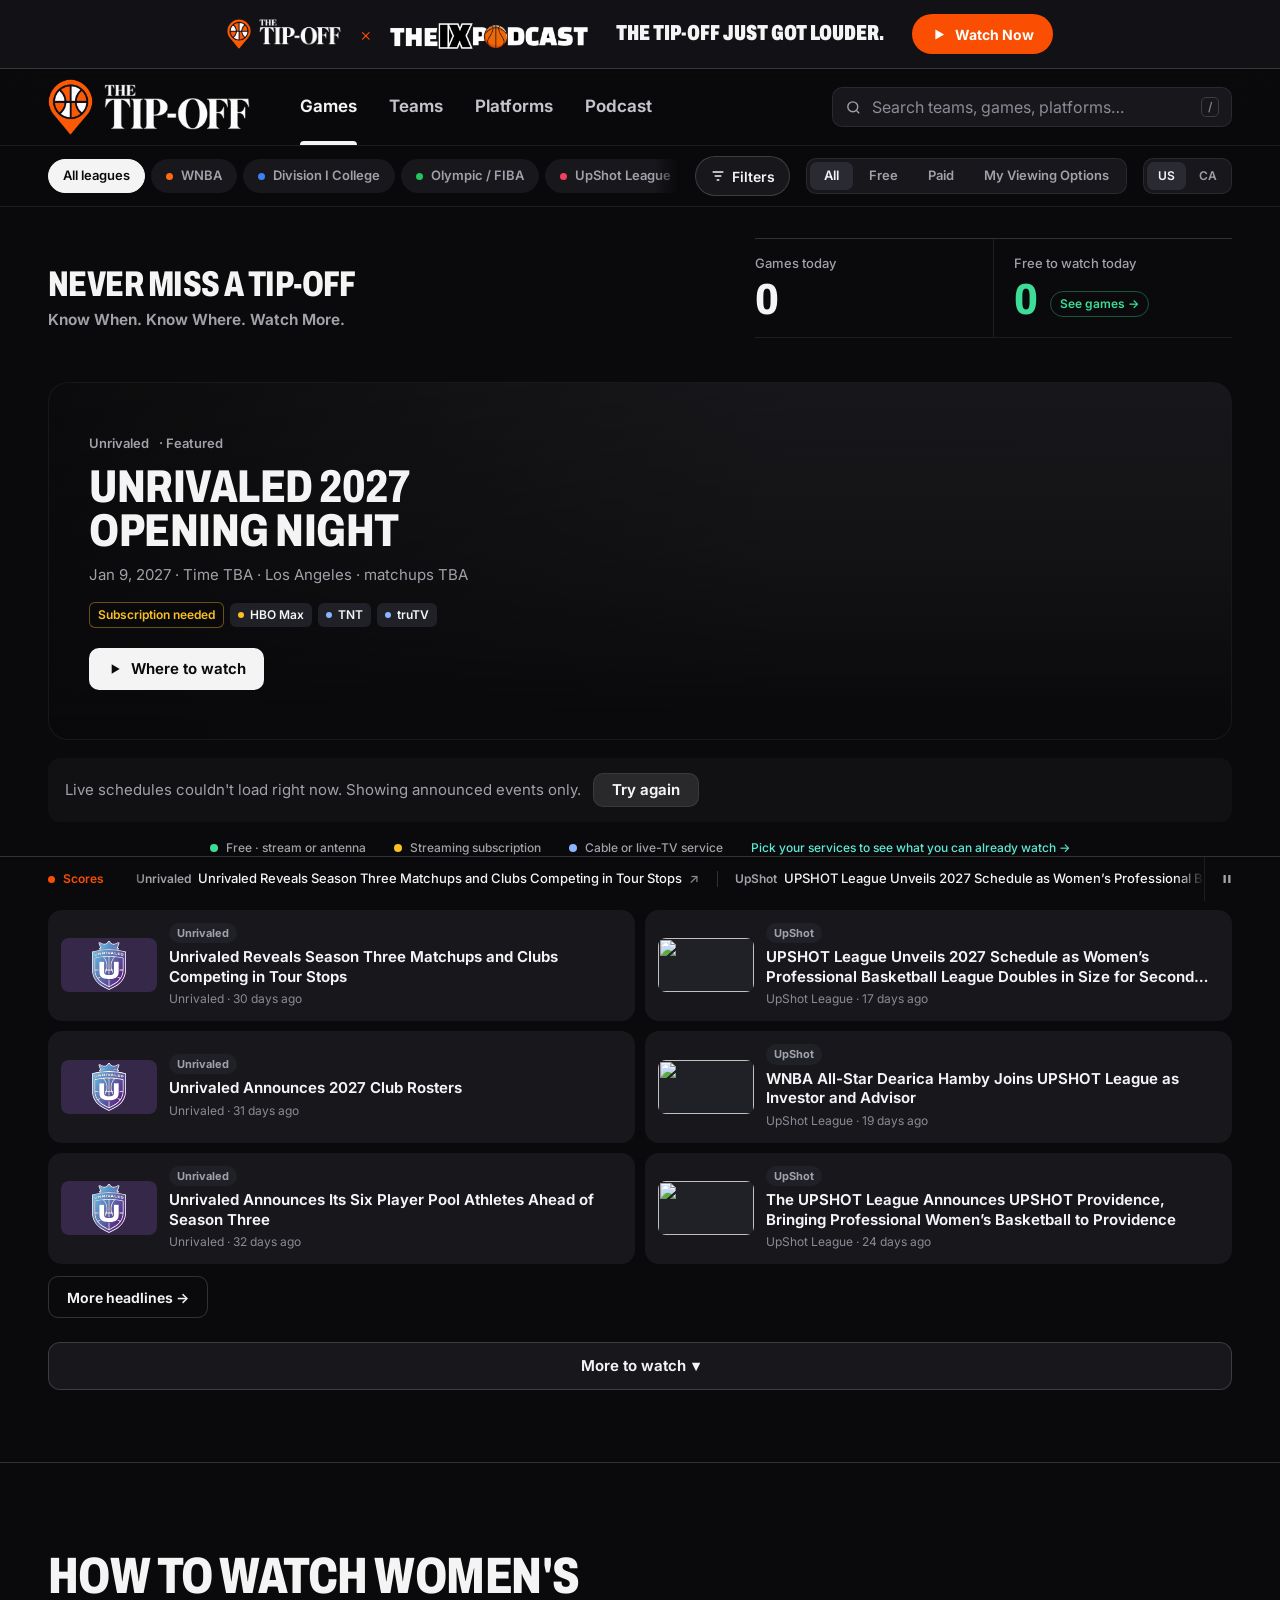
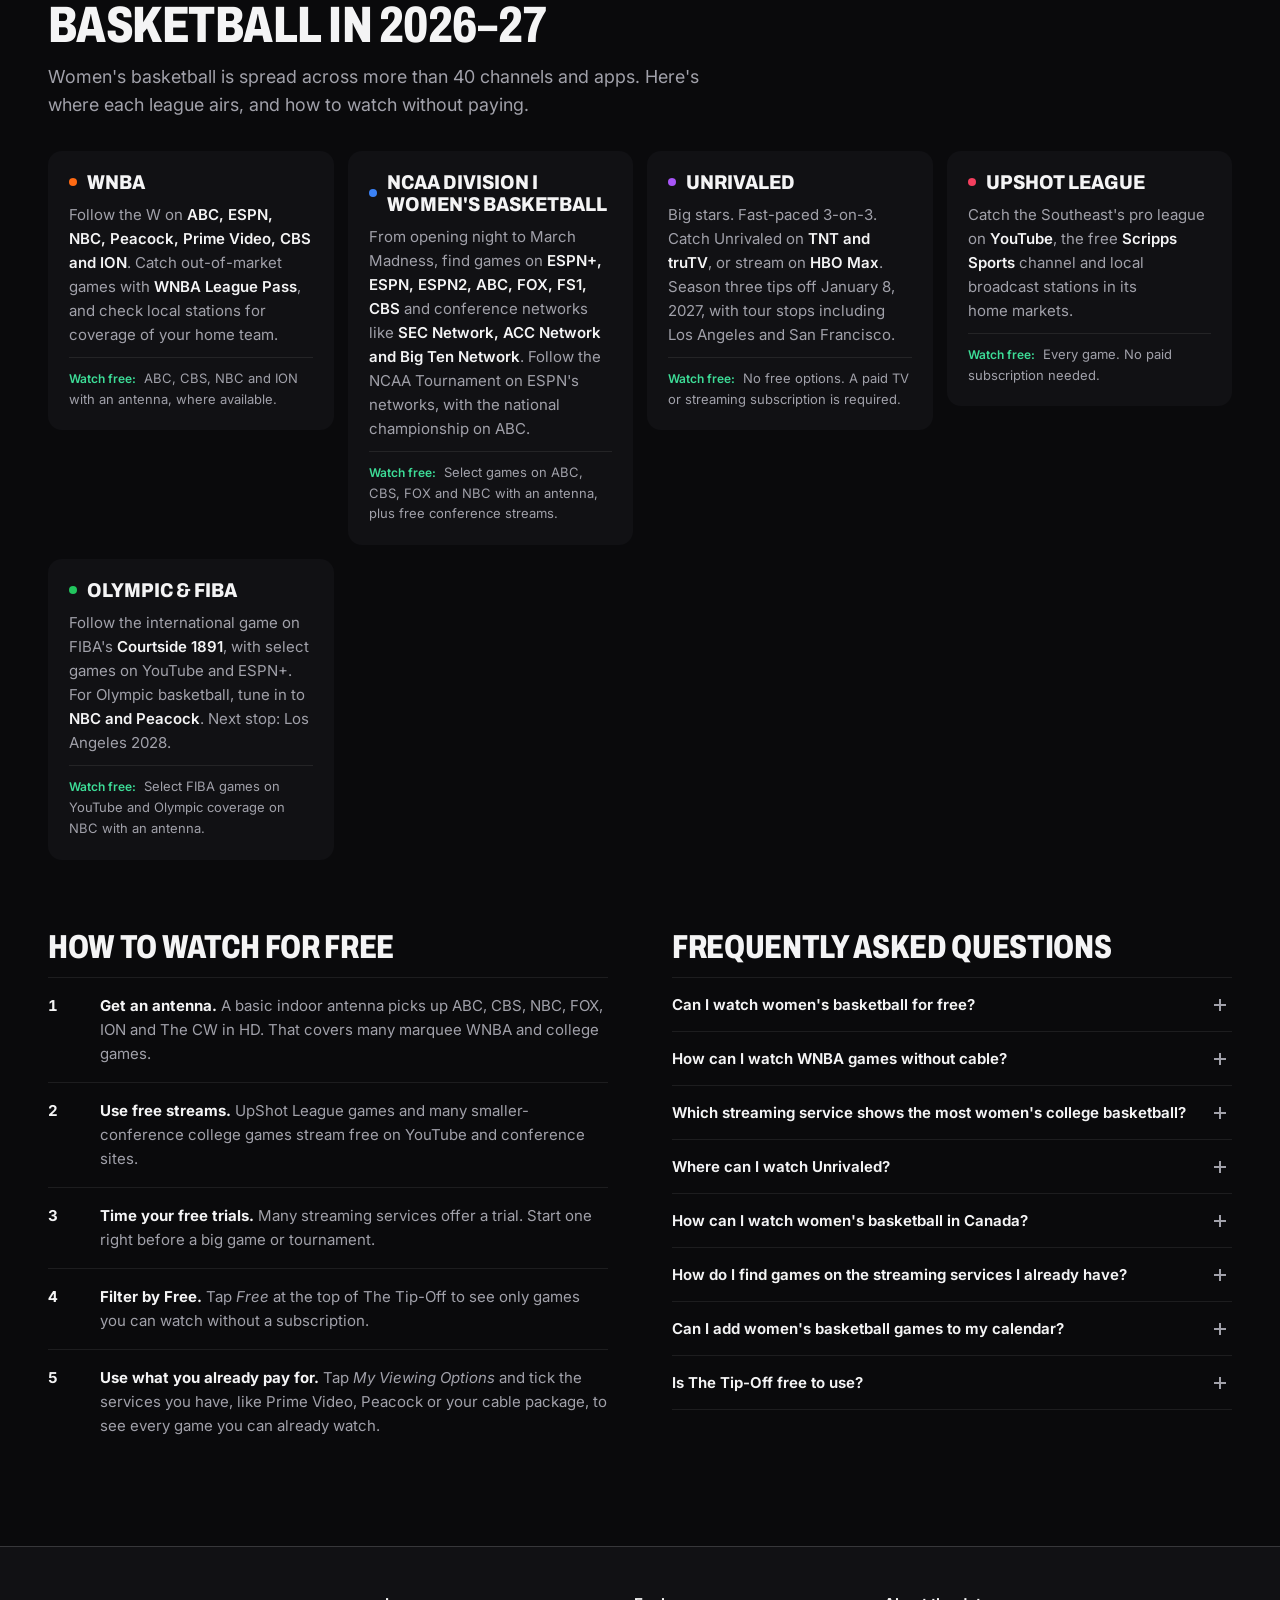
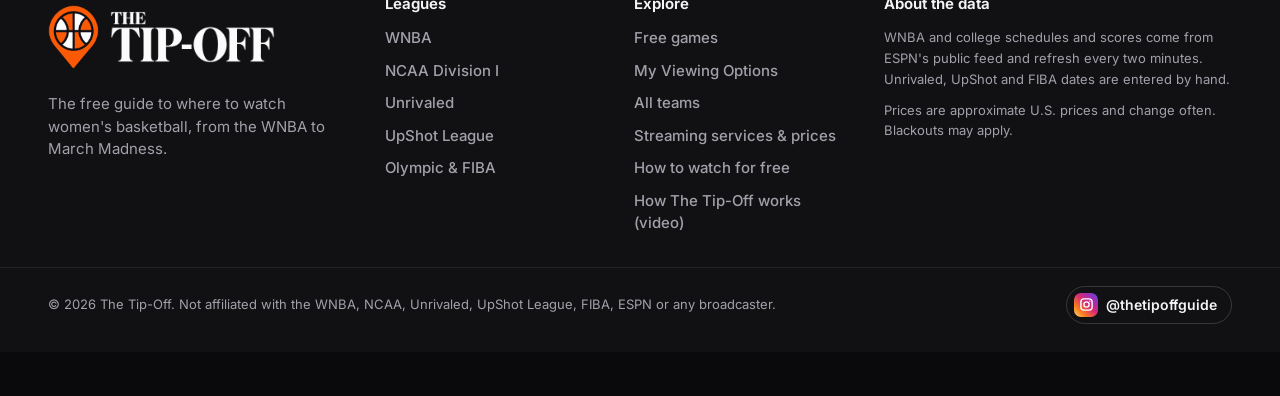
==== commit e6191f30: "Player card: even spacing on phones (3 equal stat boxes, centered next game, matching buttons) Co-Au" ====
--- a/index.html
+++ b/index.html
@@ -42,7 +42,7 @@
   <link rel="preload" as="style" href="https://fonts.googleapis.com/css2?family=Archivo:wdth,wght@62..125,500..900&family=Inter:wght@400;500;600;700&display=swap" />
   <link rel="stylesheet" href="https://fonts.googleapis.com/css2?family=Archivo:wdth,wght@62..125,500..900&family=Inter:wght@400;500;600;700&display=swap" media="print" onload="this.media='all'" />
   <noscript><link rel="stylesheet" href="https://fonts.googleapis.com/css2?family=Archivo:wdth,wght@62..125,500..900&family=Inter:wght@400;500;600;700&display=swap" /></noscript>
-  <link rel="stylesheet" href="styles.css?v=20261124i" />
+  <link rel="stylesheet" href="styles.css?v=20261124j" />
   <!-- Motion (motion.dev) 14.4.0, MIT. Loads after the page; the site works without it. -->
   <script src="js/vendor/motion-14.4.0.js" defer></script>
 
@@ -371,6 +371,6 @@
   <script src="js/teams-data.js?v=20261113g" defer></script>
   <script src="js/players-data.js?v=20261124a" defer></script>
   <script src="js/news-data.js?v=20261114e" defer></script>
-  <script src="js/app.js?v=20261124d" defer></script>
+  <script src="js/app.js?v=20261124e" defer></script>
 </body>
 </html>
--- a/styles.css
+++ b/styles.css
@@ -1647,3 +1647,22 @@
 .card .hot-line .flame { fill: var(--event); }
 .hot-line[data-player]:hover { background: none; }
 .hot-line[data-player]:hover strong { text-decoration: underline; text-underline-offset: 3px; }
+
+/* Player card: even spacing on phones */
+.pc-body { gap: 14px; }
+.pc-nums { display: grid; grid-auto-flow: column; grid-auto-columns: 1fr; gap: 8px; width: 100%; max-width: 460px; }
+.pc-nums div { min-width: 0; padding: 12px 8px; display: flex; flex-direction: column; justify-content: center; gap: 6px; }
+.pc-nums span { line-height: 1.25; }
+.pc-next { justify-content: center; text-align: center; }
+.pc-next > span { flex: 1 1 100%; }
+.pc-next .btn { flex: 1 1 100%; justify-content: center; }
+.pc-actions { display: grid; grid-template-columns: 1fr 1fr; gap: 8px; width: 100%; max-width: 460px; }
+.pc-actions .btn { justify-content: center; min-width: 0; padding-inline: 10px; }
+@media (max-width: 480px) {
+  .pc-top { height: 190px; }
+  .pc-shot { height: 180px; }
+  .pc-body { padding: 18px 16px 22px; }
+  .pc-nums b { font-size: 24px; }
+  .pc-nums span { font-size: 11.5px; }
+}
+.pc-actions .btn { font-size: 15px; white-space: nowrap; overflow: hidden; text-overflow: ellipsis; }
